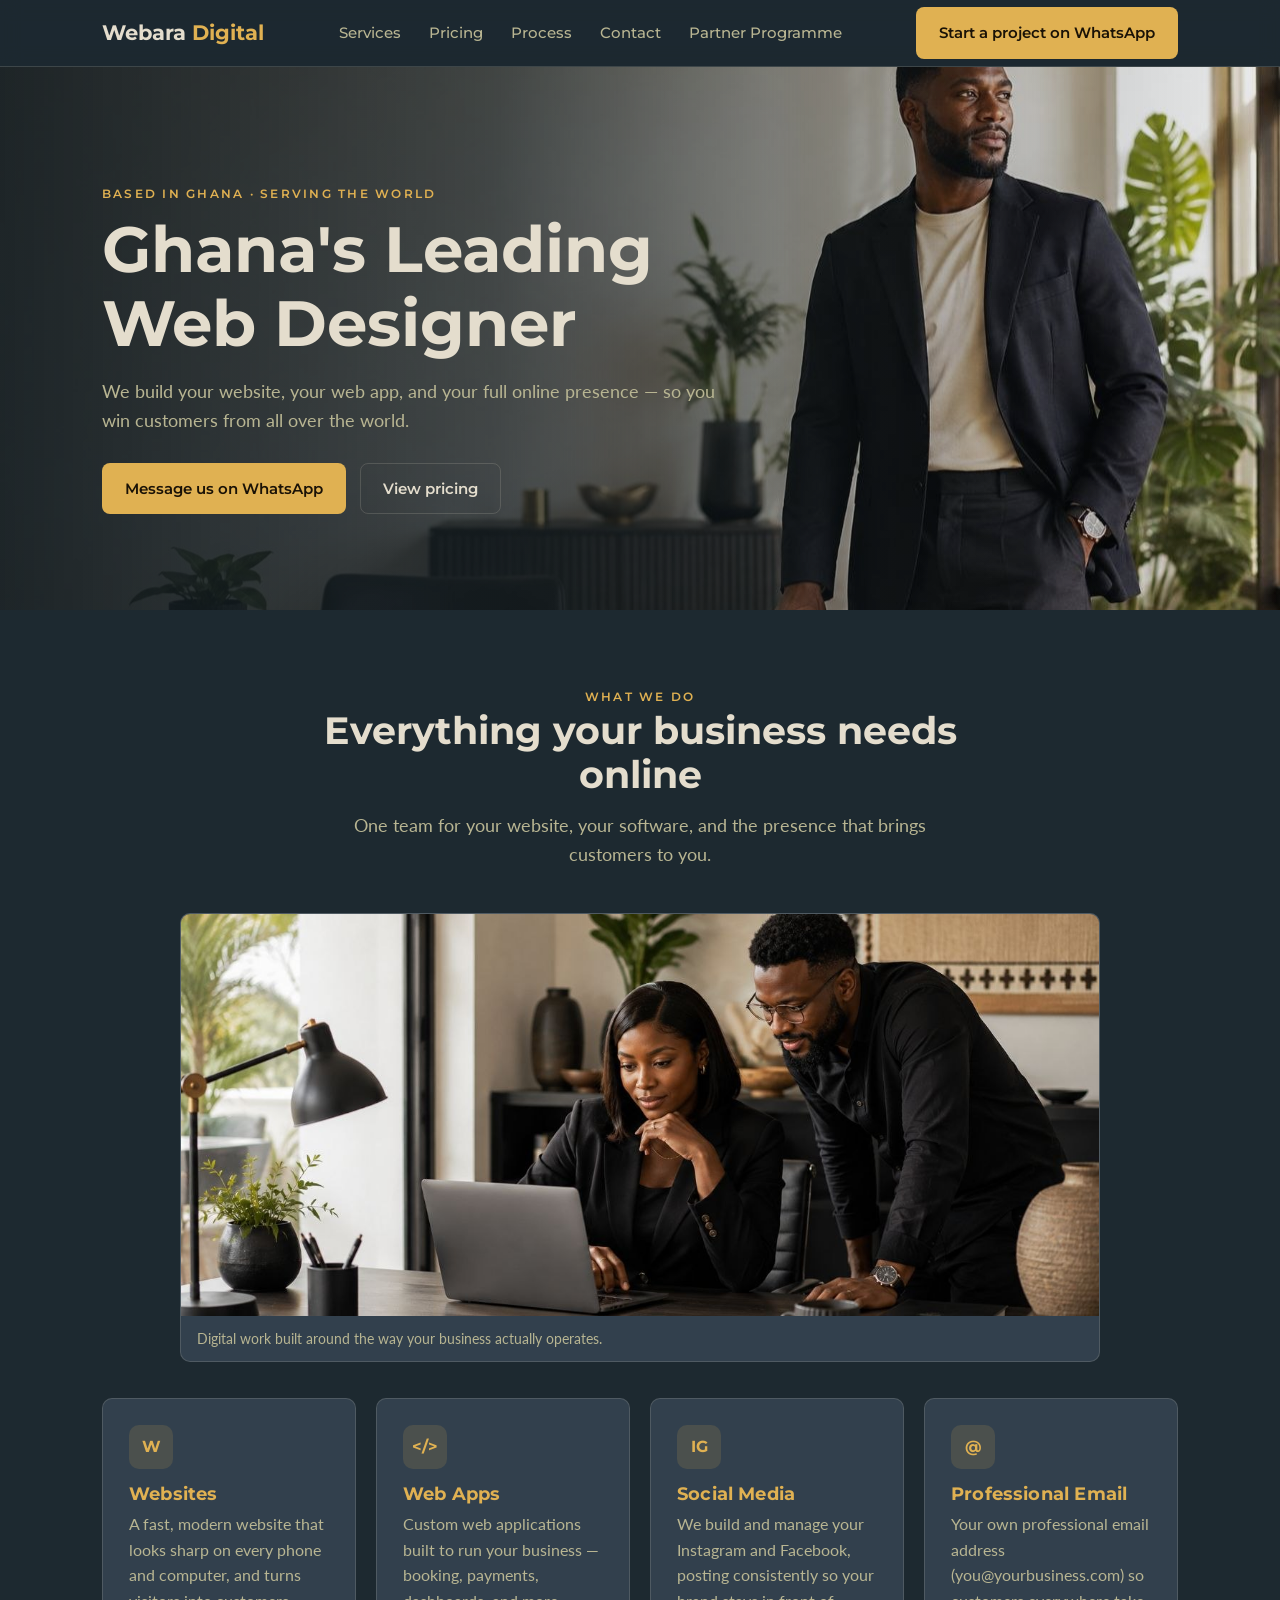
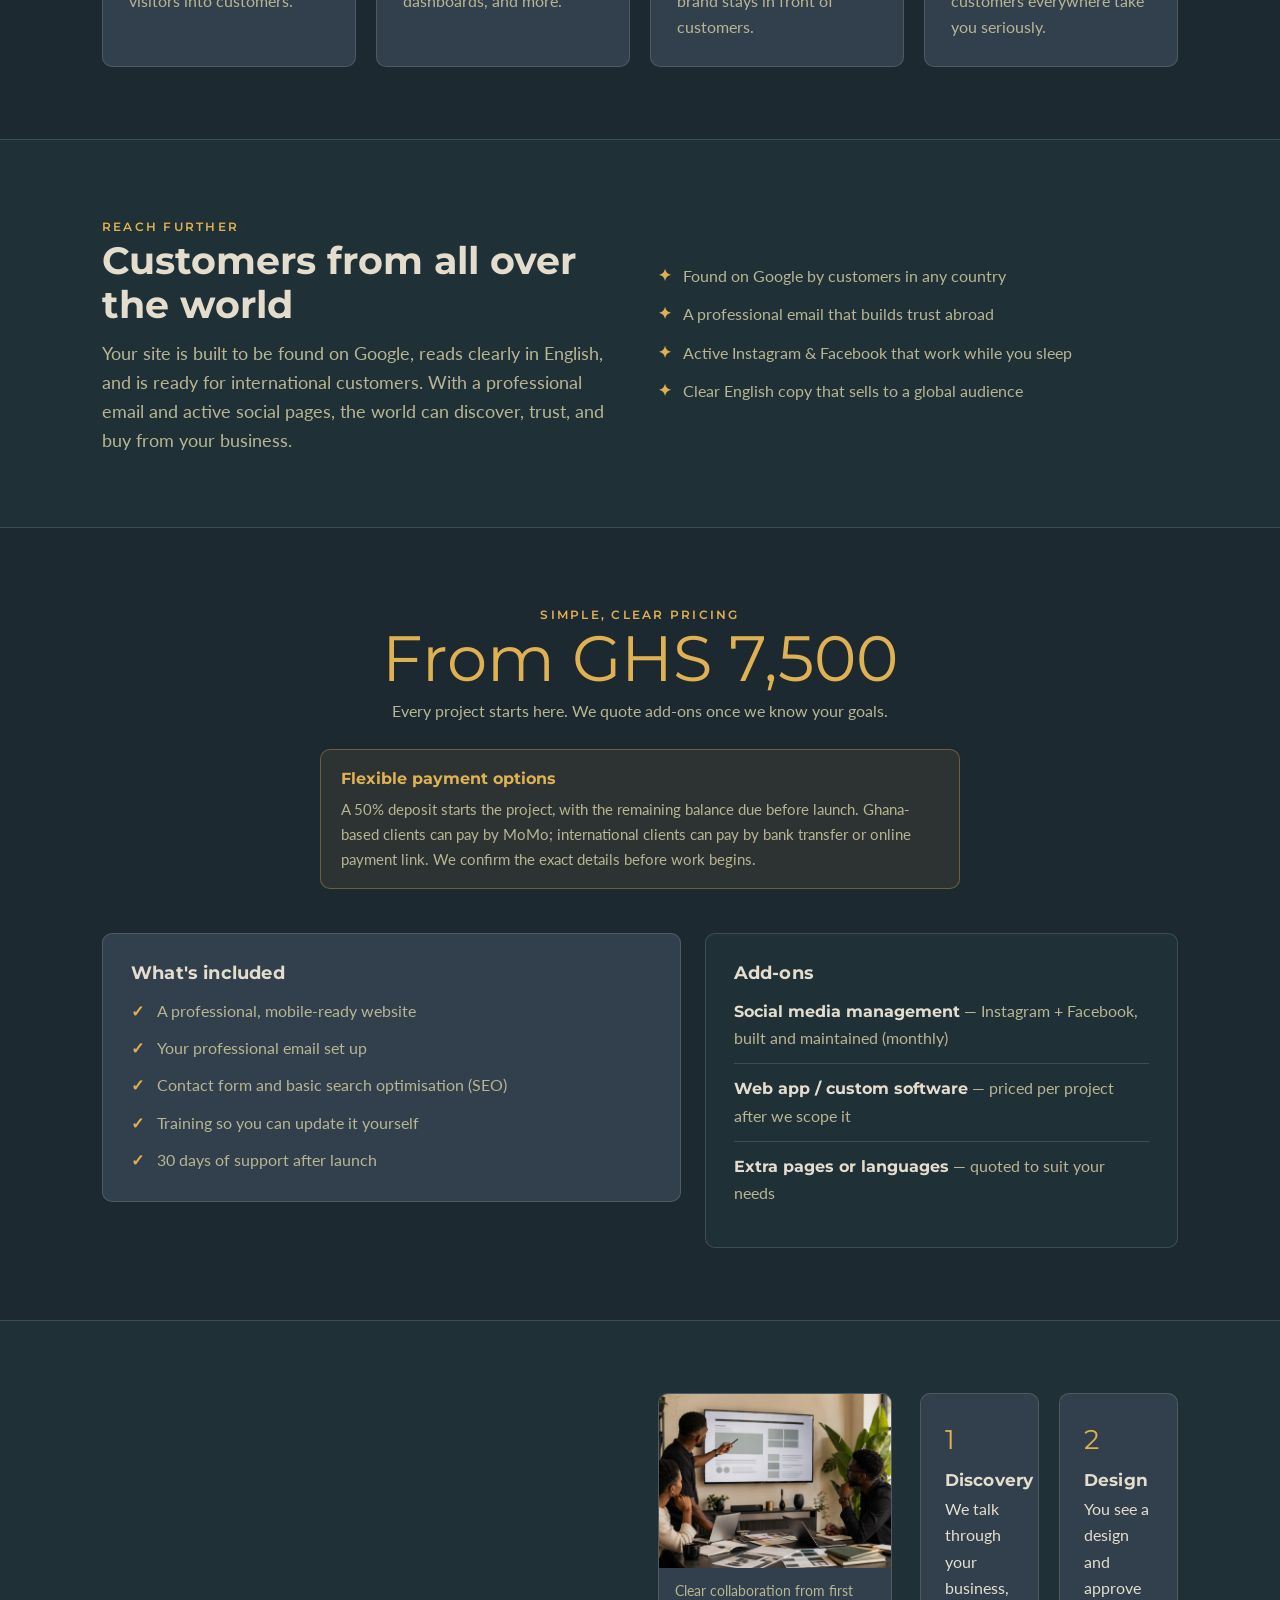
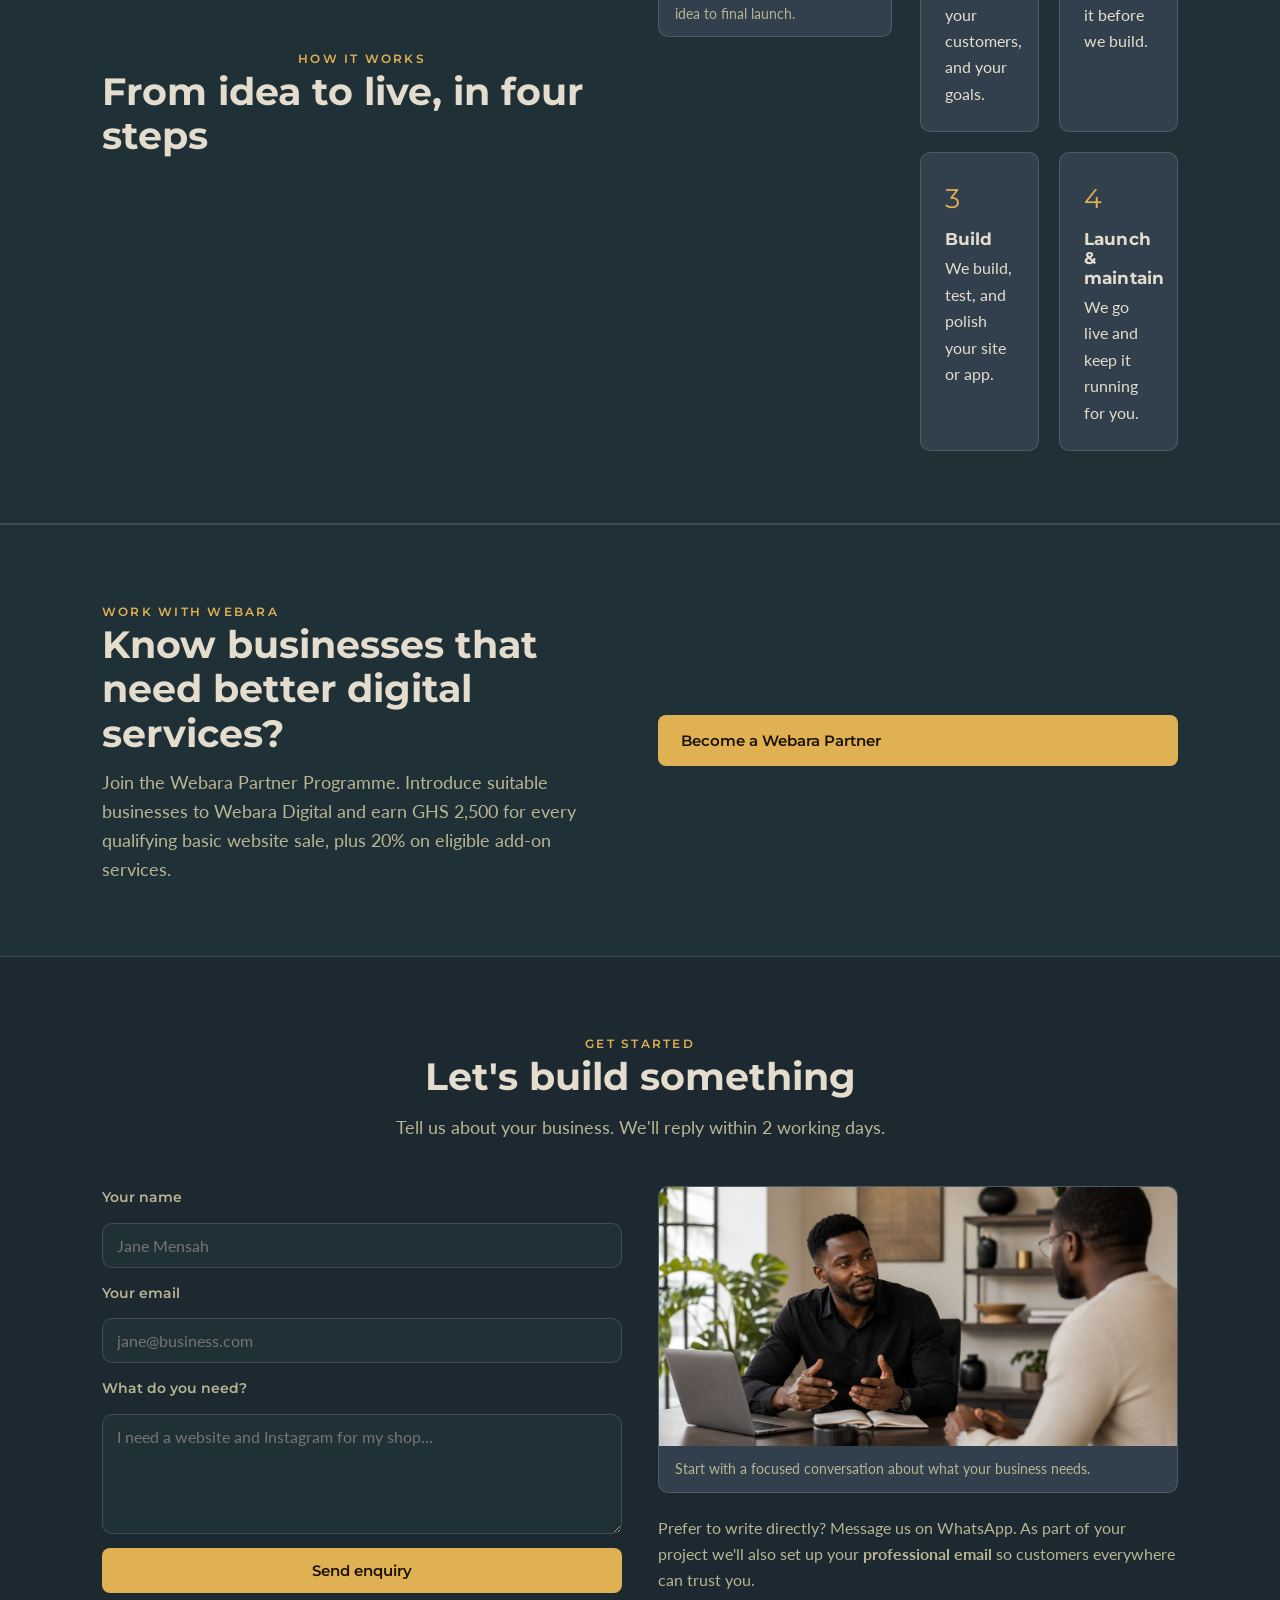
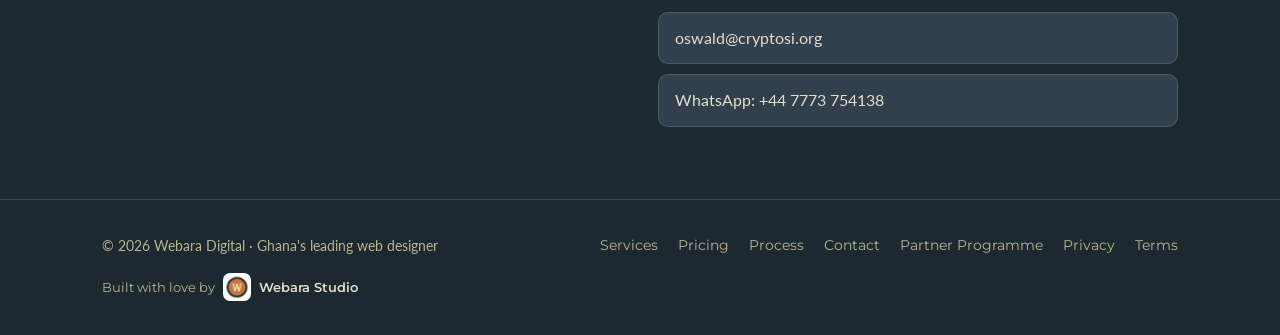
==== index.html @ 704bff94 "feat: add Webara Studio footer attribution" ====
<!DOCTYPE html>
<html lang="en">
<head>
  <meta charset="UTF-8">
  <meta name="viewport" content="width=device-width, initial-scale=1.0">
  <!-- UPDATE: set your own title + meta description -->
  <title>Webara Digital — Ghana's Leading Web Designer</title>
  <meta name="description" content="Webara Digital builds websites, web apps, and full online presence for businesses in Ghana and worldwide. Professional email, Instagram and Facebook management. From GHS 7,500.">
  <link rel="preconnect" href="https://fonts.googleapis.com">
  <link rel="preconnect" href="https://fonts.gstatic.com" crossorigin>
  <link href="https://fonts.googleapis.com/css2?family=Lato:wght@400;700&family=Montserrat:wght@400;500;600;700&display=swap" rel="stylesheet">
  <link rel="stylesheet" href="styles.css">
</head>
<body>

  <!-- NAV -->
  <header class="nav">
    <div class="container nav-inner">
      <a class="brand" href="#top">Webara <b>Digital</b></a>
      <nav class="nav-links" id="navLinks">
        <a href="#services">Services</a>
        <a href="#pricing">Pricing</a>
        <a href="#process">Process</a>
        <a href="#contact">Contact</a>
        <a href="https://partnership.webarastudio.com/referral-programme?utm_source=webara_digital&amp;utm_medium=website&amp;utm_campaign=partner_programme">Partner Programme</a>
      </nav>
      <button class="nav-toggle" aria-label="Open menu" aria-expanded="false" aria-controls="navLinks">&#9776;</button>
      <a class="btn btn-gold" href="https://wa.me/447773754138?text=Hello%20Webara%20Digital%2C%20I%27d%20like%20to%20start%20a%20project." target="_blank" rel="noopener noreferrer">Start a project on WhatsApp</a>
    </div>
  </header>

  <!-- HERO -->
  <section class="hero" id="top">
    <div class="container">
      <span class="eyebrow">Based in Ghana · Serving the world</span>
      <h1>Ghana's Leading Web Designer</h1>
      <p class="lead">We build your website, your web app, and your full online presence — so you win customers from all over the world.</p>
      <div class="hero-cta">
        <a class="btn btn-gold" href="https://wa.me/447773754138?text=Hello%20Webara%20Digital%2C%20I%27d%20like%20to%20discuss%20a%20website%20or%20digital%20project." target="_blank" rel="noopener noreferrer">Message us on WhatsApp</a>
        <a class="btn btn-outline" href="#pricing">View pricing</a>
      </div>
    </div>
  </section>

  <!-- SERVICES -->
  <section id="services">
    <div class="container">
      <div class="section-head">
        <span class="eyebrow">What we do</span>
        <h2>Everything your business needs online</h2>
        <p class="lead">One team for your website, your software, and the presence that brings customers to you.</p>
      </div>
      <figure class="section-image services-image">
        <img src="assets/webara-digital-services.jpg" alt="Business owners reviewing a website project with a digital specialist">
        <figcaption>Digital work built around the way your business actually operates.</figcaption>
      </figure>
      <div class="grid">
        <div class="card">
          <div class="icon">W</div>
          <h3>Websites</h3>
          <p>A fast, modern website that looks sharp on every phone and computer, and turns visitors into customers.</p>
        </div>
        <div class="card">
          <div class="icon">&lt;/&gt;</div>
          <h3>Web Apps</h3>
          <p>Custom web applications built to run your business — booking, payments, dashboards, and more.</p>
        </div>
        <div class="card">
          <div class="icon">IG</div>
          <h3>Social Media</h3>
          <p>We build and manage your Instagram and Facebook, posting consistently so your brand stays in front of customers.</p>
        </div>
        <div class="card">
          <div class="icon">@</div>
          <h3>Professional Email</h3>
          <p>Your own professional email address (you@yourbusiness.com) so customers everywhere take you seriously.</p>
        </div>
      </div>
    </div>
  </section>

  <!-- GLOBAL BAND -->
  <section class="band">
    <div class="container">
      <div>
        <span class="eyebrow">Reach further</span>
        <h2>Customers from all over the world</h2>
        <p class="lead" style="margin-top:12px">Your site is built to be found on Google, reads clearly in English, and is ready for international customers. With a professional email and active social pages, the world can discover, trust, and buy from your business.</p>
      </div>
      <ul class="band-list">
        <li><span class="dot">&#10022;</span><span>Found on Google by customers in any country</span></li>
        <li><span class="dot">&#10022;</span><span>A professional email that builds trust abroad</span></li>
        <li><span class="dot">&#10022;</span><span>Active Instagram &amp; Facebook that work while you sleep</span></li>
        <li><span class="dot">&#10022;</span><span>Clear English copy that sells to a global audience</span></li>
      </ul>
    </div>
  </section>

  <!-- PRICING -->
  <section id="pricing">
    <div class="container">
      <div class="section-head price-hero">
        <span class="eyebrow">Simple, clear pricing</span>
        <div class="price-amount">From GHS 7,500</div>
        <p class="price-note">Every project starts here. We quote add-ons once we know your goals.</p>
        <div class="payment-note">
          <strong>Flexible payment options</strong>
          <span>A 50% deposit starts the project, with the remaining balance due before launch. Ghana-based clients can pay by MoMo; international clients can pay by bank transfer or online payment link. We confirm the exact details before work begins.</span>
        </div>
      </div>
      <div class="pricing-grid">
        <div class="included">
          <h3>What's included</h3>
          <ul>
            <li>A professional, mobile-ready website</li>
            <li>Your professional email set up</li>
            <li>Contact form and basic search optimisation (SEO)</li>
            <li>Training so you can update it yourself</li>
            <li>30 days of support after launch</li>
          </ul>
        </div>
        <div class="addons">
          <h3>Add-ons</h3>
          <ul>
            <li><strong>Social media management</strong> — Instagram + Facebook, built and maintained (monthly)</li>
            <li><strong>Web app / custom software</strong> — priced per project after we scope it</li>
            <li><strong>Extra pages or languages</strong> — quoted to suit your needs</li>
          </ul>
        </div>
      </div>
    </div>
  </section>

  <!-- PROCESS -->
  <section id="process" class="band process-section">
    <div class="container">
      <div class="section-head">
        <span class="eyebrow">How it works</span>
        <h2>From idea to live, in four steps</h2>
      </div>
      <div class="process-layout">
        <figure class="section-image process-image">
          <img src="assets/webara-digital-studio.jpg" alt="Digital team reviewing a website and application design together">
          <figcaption>Clear collaboration from first idea to final launch.</figcaption>
        </figure>
        <div class="steps">
          <div class="step"><div class="num">1</div><h3>Discovery</h3><p>We talk through your business, your customers, and your goals.</p></div>
          <div class="step"><div class="num">2</div><h3>Design</h3><p>You see a design and approve it before we build.</p></div>
          <div class="step"><div class="num">3</div><h3>Build</h3><p>We build, test, and polish your site or app.</p></div>
          <div class="step"><div class="num">4</div><h3>Launch &amp; maintain</h3><p>We go live and keep it running for you.</p></div>
        </div>
      </div>
    </div>
  </section>

  <!-- PARTNER PROGRAMME -->
  <section class="band partner-band">
    <div class="container">
      <div>
        <span class="eyebrow">Work with Webara</span>
        <h2>Know businesses that need better digital services?</h2>
        <p class="lead" style="margin-top:12px">Join the Webara Partner Programme. Introduce suitable businesses to Webara Digital and earn GHS 2,500 for every qualifying basic website sale, plus 20% on eligible add-on services.</p>
      </div>
      <a class="btn btn-gold" href="https://partnership.webarastudio.com/referral-programme/apply?utm_source=webara_digital&amp;utm_medium=website&amp;utm_campaign=partner_programme">Become a Webara Partner</a>
    </div>
  </section>

  <!-- CONTACT -->
  <section id="contact">
    <div class="container">
      <div class="section-head">
        <span class="eyebrow">Get started</span>
        <h2>Let's build something</h2>
        <p class="lead">Tell us about your business. We'll reply within 2 working days.</p>
      </div>
      <div class="contact-grid">
        <!-- Enquiries are sent directly to WhatsApp with the visitor's details. -->
        <form onsubmit="sendMessage(event)">
          <label for="name">Your name</label>
          <input id="name" type="text" required placeholder="Jane Mensah">
          <label for="email">Your email</label>
          <input id="email" type="email" required placeholder="jane@business.com">
          <label for="message">What do you need?</label>
          <textarea id="message" required placeholder="I need a website and Instagram for my shop..."></textarea>
          <button class="btn btn-gold" type="submit">Send enquiry</button>
        </form>
        <div class="contact-side">
          <figure class="section-image consultation-image">
            <img src="assets/webara-digital-consultation.jpg" alt="Business consultation between two professionals in a modern office">
            <figcaption>Start with a focused conversation about what your business needs.</figcaption>
          </figure>
          <p>Prefer to write directly? Message us on WhatsApp. As part of your project we'll also set up your <strong>professional email</strong> so customers everywhere can trust you.</p>
          <!-- Direct contact details -->
          <div class="direct">
            <a href="mailto:oswald@cryptosi.org">oswald@cryptosi.org</a>
            <a href="https://wa.me/447773754138?text=Hello%20Webara%20Digital%2C%20I%27d%20like%20to%20make%20an%20enquiry." target="_blank" rel="noopener noreferrer">WhatsApp: +44 7773 754138</a>
          </div>
        </div>
      </div>
    </div>
  </section>

  <!-- FOOTER -->
  <footer class="footer">
    <div class="container footer-inner">
      <div>&copy; 2026 Webara Digital · Ghana's leading web designer</div>
      <nav class="flinks">
        <a href="#services">Services</a>
        <a href="#pricing">Pricing</a>
        <a href="#process">Process</a>
        <a href="#contact">Contact</a>
        <a href="https://partnership.webarastudio.com/referral-programme?utm_source=webara_digital&amp;utm_medium=website&amp;utm_campaign=partner_programme">Partner Programme</a>
        <a href="privacy.html">Privacy</a>
        <a href="terms.html">Terms</a>
      </nav>
      <a class="footer-credit" href="https://www.webarastudio.com" target="_blank" rel="noopener noreferrer" aria-label="Built with love by Webara Studio">
        <span>Built with love by</span>
        <img src="assets/webara-w.webp" alt="Webara Studio" width="28" height="28">
        <strong>Webara Studio</strong>
      </a>
    </div>
  </footer>

  <script>
    (function(){
      // Mobile nav
      var t=document.querySelector('.nav-toggle');
      var m=document.getElementById('navLinks');
      if(t&&m){
        t.addEventListener('click',function(){
          var open=m.classList.toggle('open');
          t.setAttribute('aria-expanded', open?'true':'false');
          t.setAttribute('aria-label', open?'Close menu':'Open menu');
        });
        m.querySelectorAll('a').forEach(function(a){
          a.addEventListener('click',function(){ m.classList.remove('open'); t.setAttribute('aria-expanded','false'); });
        });
      }
    })();
    function sendMessage(e){
      e.preventDefault();
      var name=encodeURIComponent(document.getElementById('name').value);
      var email=encodeURIComponent(document.getElementById('email').value);
      var msg=document.getElementById('message').value;
      var body='Hello Webara Digital, I would like to make an enquiry.%0A%0AName: '+name+'%0AEmail: '+email+'%0A%0A'+encodeURIComponent(msg);
      window.location.href='https://wa.me/447773754138?text='+body;
    }
  </script>
</body>
</html>
---- styles.css ----
:root{
  --bg:#1D2930;
  --bg-2:#203037;
  --card:#32404D;
  --gold:#E0B152;
  --gold-2:#ecd09a;
  --cream:#E4DDCD;
  --muted:#B8B592;
  --border:rgba(228,221,205,.16);
  --nav-bg:rgba(29,41,48,.94);
  --font-head:'Montserrat',sans-serif;
  --font-sub:'Montserrat',sans-serif;
  --font-body:'Lato',sans-serif;
  --max:1120px;
  --radius:10px;
}
*{box-sizing:border-box;margin:0;padding:0}
html{scroll-behavior:smooth}
body{background:var(--bg);color:var(--cream);font-family:var(--font-body);line-height:1.65;-webkit-font-smoothing:antialiased;transition:background .25s,color .25s}
a{color:inherit;text-decoration:none}
img{max-width:100%}
.container{max-width:var(--max);margin:0 auto;padding:0 22px}
.eyebrow{font-family:var(--font-sub);letter-spacing:.18em;text-transform:uppercase;font-size:.78rem;color:var(--gold);font-weight:600}
h1,h2,h3{font-family:var(--font-head);font-weight:700;line-height:1.15;color:var(--cream)}
h2{font-size:clamp(1.7rem,3.5vw,2.4rem);margin-bottom:.5rem}
h3{font-family:var(--font-sub);font-size:1.15rem;color:var(--gold);letter-spacing:.01em}
p{color:var(--cream)}
section{padding:72px 0}
.lead{font-size:1.1rem;color:var(--muted);max-width:62ch}

/* Nav */
.nav{position:sticky;top:0;z-index:50;background:var(--nav-bg);backdrop-filter:blur(10px);border-bottom:1px solid var(--border);transition:background .25s}
.nav-inner{display:flex;align-items:center;justify-content:space-between;height:66px}
.brand{font-family:var(--font-head);font-size:1.3rem;color:var(--cream);font-weight:700}
.brand b{color:var(--gold);font-weight:700}
.nav-links{display:flex;gap:28px;font-family:var(--font-sub);font-weight:500;font-size:.95rem}
.nav-links a{color:var(--muted);transition:color .2s}
.nav-links a:hover{color:var(--gold)}
.nav-toggle{display:none;margin-left:auto;background:none;border:none;color:var(--cream);font-size:1.6rem;line-height:1;cursor:pointer;padding:6px 8px}
.btn{display:inline-block;font-family:var(--font-sub);font-weight:600;font-size:.95rem;padding:12px 22px;border-radius:8px;cursor:pointer;border:1px solid transparent;transition:transform .15s,background .2s,color .2s}
.btn-gold{background:var(--gold);color:#1a1206}
.btn-gold:hover{background:var(--gold-2);transform:translateY(-1px)}
.btn-outline{background:transparent;color:var(--cream);border-color:var(--border)}
.btn-outline:hover{border-color:var(--gold);color:var(--gold)}

/* Hero */
.hero{padding:112px 0 96px;text-align:left;background:linear-gradient(90deg,rgba(19,28,32,.92) 0%,rgba(19,28,32,.72) 39%,rgba(19,28,32,.22) 78%,rgba(19,28,32,.08) 100%),url('assets/webara-digital-hero.jpg') center/cover no-repeat}
.hero h1{font-size:clamp(2.3rem,6vw,4rem);margin:.5rem 0 1rem;max-width:680px}
.hero .lead{margin:0 0 1.8rem;text-align:left;max-width:620px}
.hero-cta{display:flex;gap:14px;justify-content:flex-start;flex-wrap:wrap}

/* Imagery */
.section-image{margin:0 0 32px;overflow:hidden;border:1px solid var(--border);border-radius:var(--radius);background:var(--card)}
.section-image img{display:block;width:100%;aspect-ratio:16/7;object-fit:cover}
.section-image figcaption{padding:11px 16px;color:var(--muted);font-size:.88rem}
.services-image{max-width:920px;margin:0 auto 36px}
.process-section .container{display:block}
.process-section .section-head{margin-bottom:34px}
.process-layout{display:grid;grid-template-columns:.95fr 1.05fr;gap:28px;align-items:start}
.process-image{margin:0}
.process-image img{aspect-ratio:4/3}
.process-layout .steps{display:grid;grid-template-columns:repeat(2,minmax(0,1fr));gap:20px}
.consultation-image{margin:0 0 22px}
.consultation-image img{aspect-ratio:16/8}

/* Legal pages */
.legal-page{min-height:calc(100vh - 132px);padding:72px 0}
.legal-content{max-width:820px}
.legal-content h1{font-size:clamp(2.4rem,6vw,4rem);margin:.5rem 0 .4rem}
.legal-content h2{font-family:var(--font-sub);font-size:1.25rem;margin:34px 0 10px;color:var(--gold)}
.legal-content p,.legal-content li{color:var(--muted);font-size:1rem}
.legal-content p{margin-bottom:14px}
.legal-content ul{padding-left:22px;margin:0 0 14px;display:grid;gap:7px}
.legal-content a{color:var(--gold)}
.legal-updated{font-size:.9rem!important;color:var(--muted);margin-bottom:34px!important}
.legal-note{border-top:1px solid var(--border);margin-top:42px;padding-top:18px;font-size:.88rem!important}

/* Section heading */
.section-head{text-align:center;max-width:640px;margin:0 auto 44px}
.section-head .lead{margin:14px auto 0}

/* Services grid */
.grid{display:grid;grid-template-columns:repeat(auto-fit,minmax(240px,1fr));gap:20px}
.card{background:var(--card);border:1px solid var(--border);border-radius:var(--radius);padding:26px;transition:transform .15s,border-color .2s}
.card:hover{transform:translateY(-3px);border-color:rgba(224,177,82,.5)}
.card .icon{width:44px;height:44px;border-radius:10px;background:rgba(224,177,82,.14);display:flex;align-items:center;justify-content:center;color:var(--gold);font-family:var(--font-sub);font-weight:700;font-size:1rem;margin-bottom:14px}
.card h3{margin-bottom:8px}
.card p{color:var(--muted);font-size:.97rem}

/* Global band */
.band{background:var(--bg-2);border-top:1px solid var(--border);border-bottom:1px solid var(--border)}
.band .container{display:grid;grid-template-columns:1fr 1fr;gap:36px;align-items:center}
.band h2{text-align:left}
.band-list{list-style:none;display:grid;gap:12px}
.band-list li{display:flex;gap:12px;align-items:flex-start;color:var(--muted)}
.band-list .dot{color:var(--gold);font-family:var(--font-head);font-weight:700}

/* Pricing */
.price-amount{font-family:var(--font-head);font-size:clamp(2.6rem,7vw,4rem);color:var(--gold);line-height:1}
.price-note{color:var(--muted);margin-top:8px;text-align:center}
.payment-note{max-width:720px;margin:24px auto 0;padding:16px 20px;border:1px solid rgba(224,177,82,.35);border-radius:var(--radius);background:rgba(224,177,82,.08);display:grid;gap:5px;text-align:left}
.payment-note strong{font-family:var(--font-sub);color:var(--gold)}
.payment-note span{color:var(--muted);font-size:.95rem}
.pricing-grid{display:grid;grid-template-columns:1.1fr .9fr;gap:24px;margin-top:40px;align-items:start}
.included,.addons{background:var(--card);border:1px solid var(--border);border-radius:var(--radius);padding:28px}
.addons{background:var(--bg-2)}
.included h3,.addons h3{margin-bottom:14px;color:var(--cream)}
.included ul,.addons ul{list-style:none;display:grid;gap:11px}
.included li{padding-left:26px;position:relative;color:var(--muted)}
.included li::before{content:"\2713";position:absolute;left:0;color:var(--gold);font-weight:700}
.addons li{color:var(--muted);padding-bottom:12px;border-bottom:1px solid var(--border)}
.addons li:last-child{border-bottom:none}
.addons strong{color:var(--cream);font-family:var(--font-sub)}

/* Process */
.steps{display:grid;grid-template-columns:repeat(auto-fit,minmax(200px,1fr));gap:20px}
.step{background:var(--card);border:1px solid var(--border);border-radius:var(--radius);padding:24px}
.step .num{font-family:var(--font-head);font-size:1.7rem;color:var(--gold);margin-bottom:8px}
.step h3{margin-bottom:6px;color:var(--cream);font-size:1.05rem;font-family:var(--font-sub)}

/* Contact */
.contact-grid{display:grid;grid-template-columns:1fr 1fr;gap:36px;align-items:start}
form{display:grid;gap:14px}
label{font-family:var(--font-sub);font-size:.85rem;color:var(--muted);font-weight:600}
input,textarea{width:100%;background:var(--bg-2);border:1px solid var(--border);border-radius:10px;padding:12px 14px;color:var(--cream);font-family:var(--font-body);font-size:1rem}
input:focus,textarea:focus{outline:none;border-color:var(--gold)}
textarea{resize:vertical;min-height:120px}
.contact-side p{color:var(--muted);margin-bottom:14px}
.contact-side a{color:var(--gold)}
.direct{display:grid;gap:10px;margin-top:18px}
.direct a{display:inline-flex;align-items:center;gap:10px;background:var(--card);border:1px solid var(--border);border-radius:10px;padding:12px 16px;color:var(--cream);transition:border-color .2s}
.direct a:hover{border-color:var(--gold)}

/* Theme toggle */
.theme-toggle{font-family:var(--font-sub);font-weight:600;font-size:.9rem;background:var(--card);border:1px solid var(--border);border-radius:10px;padding:10px 16px;color:var(--cream);cursor:pointer;transition:border-color .2s,color .2s;white-space:nowrap}
.theme-toggle:hover{border-color:var(--gold);color:var(--gold)}

/* Footer */
.footer{border-top:1px solid var(--border);padding:34px 0;color:var(--muted);font-size:.9rem}
.footer-inner{display:flex;justify-content:space-between;flex-wrap:wrap;gap:16px;align-items:center}
.footer a{color:var(--muted)}
.footer a:hover{color:var(--gold)}
.footer .flinks{display:flex;gap:20px;font-family:var(--font-sub);font-size:.9rem}
.footer-credit{display:inline-flex;align-items:center;gap:8px;text-decoration:none!important;color:var(--muted)!important;font-family:var(--font-sub);font-size:.82rem}
.footer-credit img{width:28px;height:28px;object-fit:contain;border-radius:7px}
.footer-credit strong{color:var(--cream);font-weight:600}
.footer-credit:hover strong{color:var(--gold)}

/* Responsive */
@media(max-width:760px){
  section{padding:56px 0}
  .nav-toggle{display:block}
  .nav-links{
    display:none;
    position:absolute;top:66px;left:0;right:0;
    flex-direction:column;gap:0;
    background:var(--nav-bg);
    border-bottom:1px solid var(--border);
    padding:6px 22px 14px;
    backdrop-filter:blur(10px);
  }
  .nav-links.open{display:flex}
  .nav-links a{padding:14px 0;border-bottom:1px solid var(--border);width:100%}
  .nav-links a:last-child{border-bottom:none}
  .band .container,.pricing-grid,.contact-grid{grid-template-columns:1fr}
  .band h2{text-align:center}
  .process-layout,.process-layout .steps{grid-template-columns:1fr}
  .hero{padding:72px 0 56px}
}
@media(prefers-reduced-motion:reduce){*{scroll-behavior:auto!important;transition:none!important}}
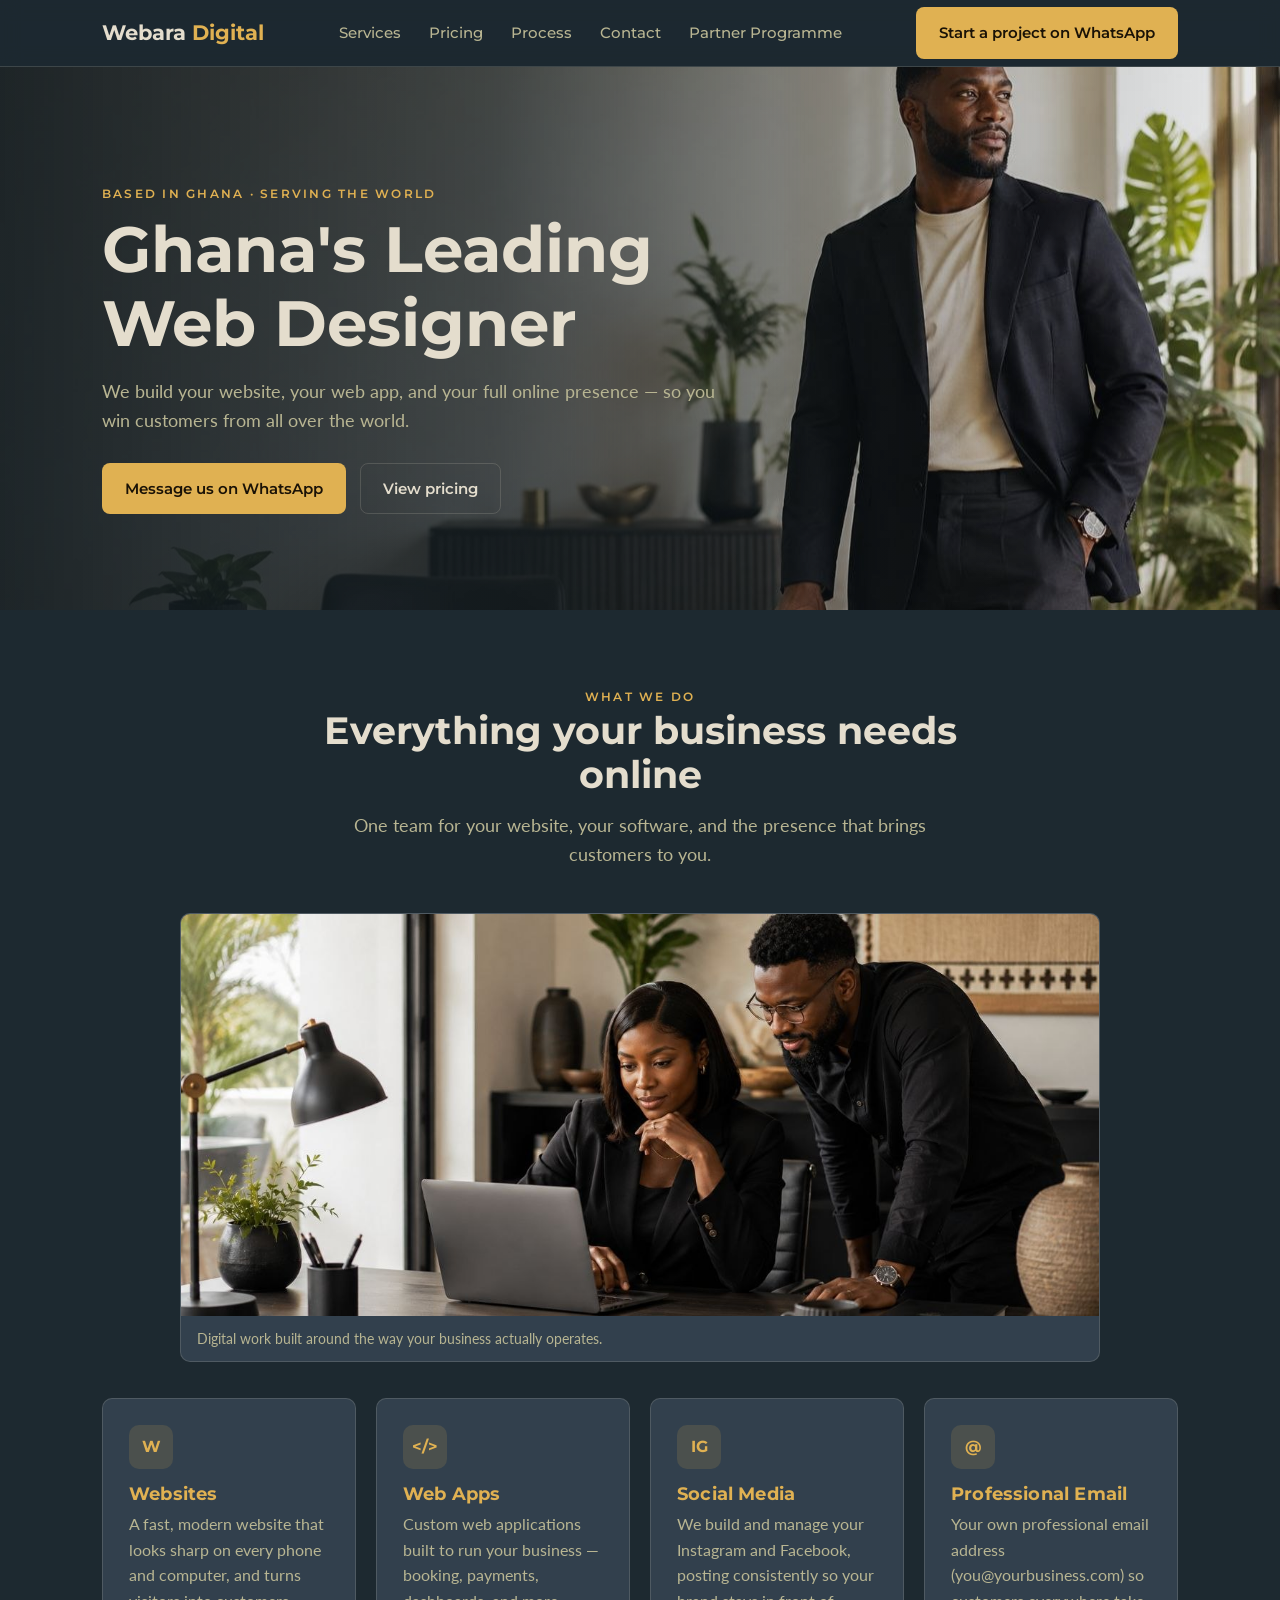
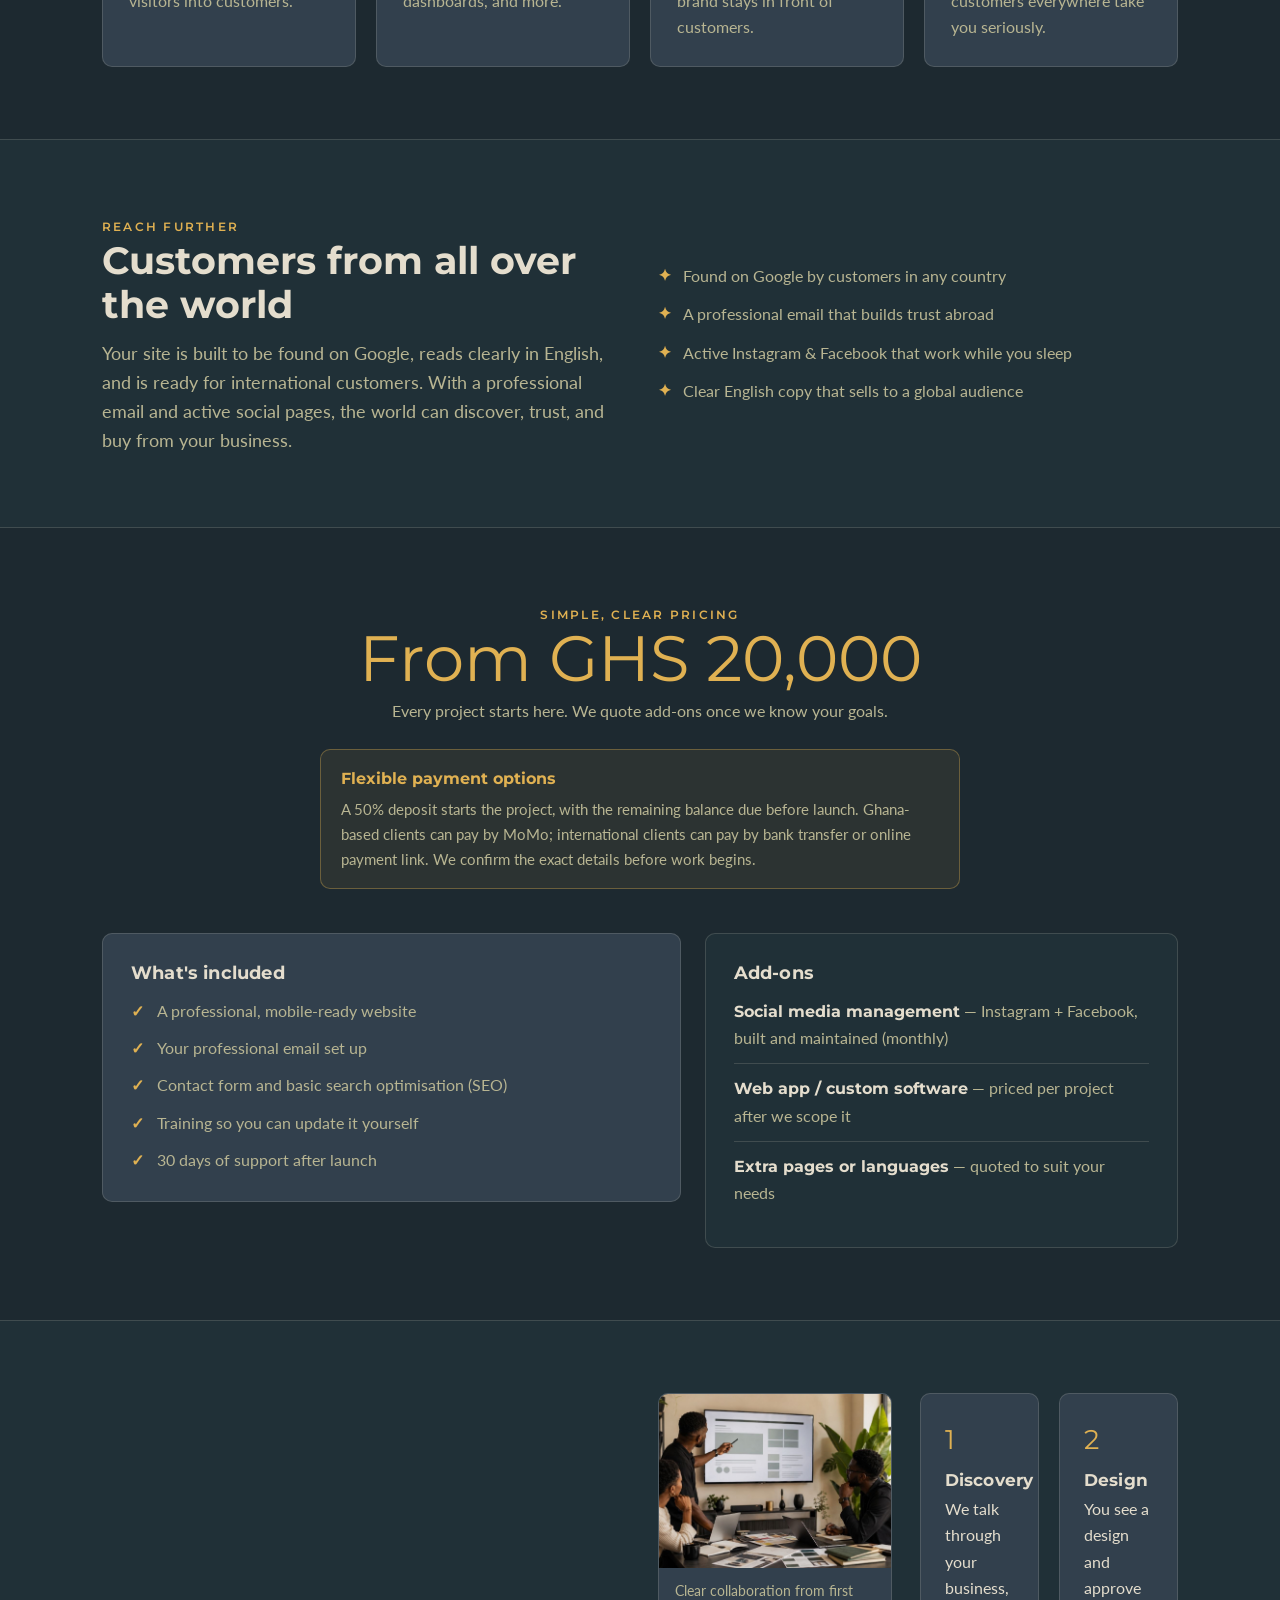
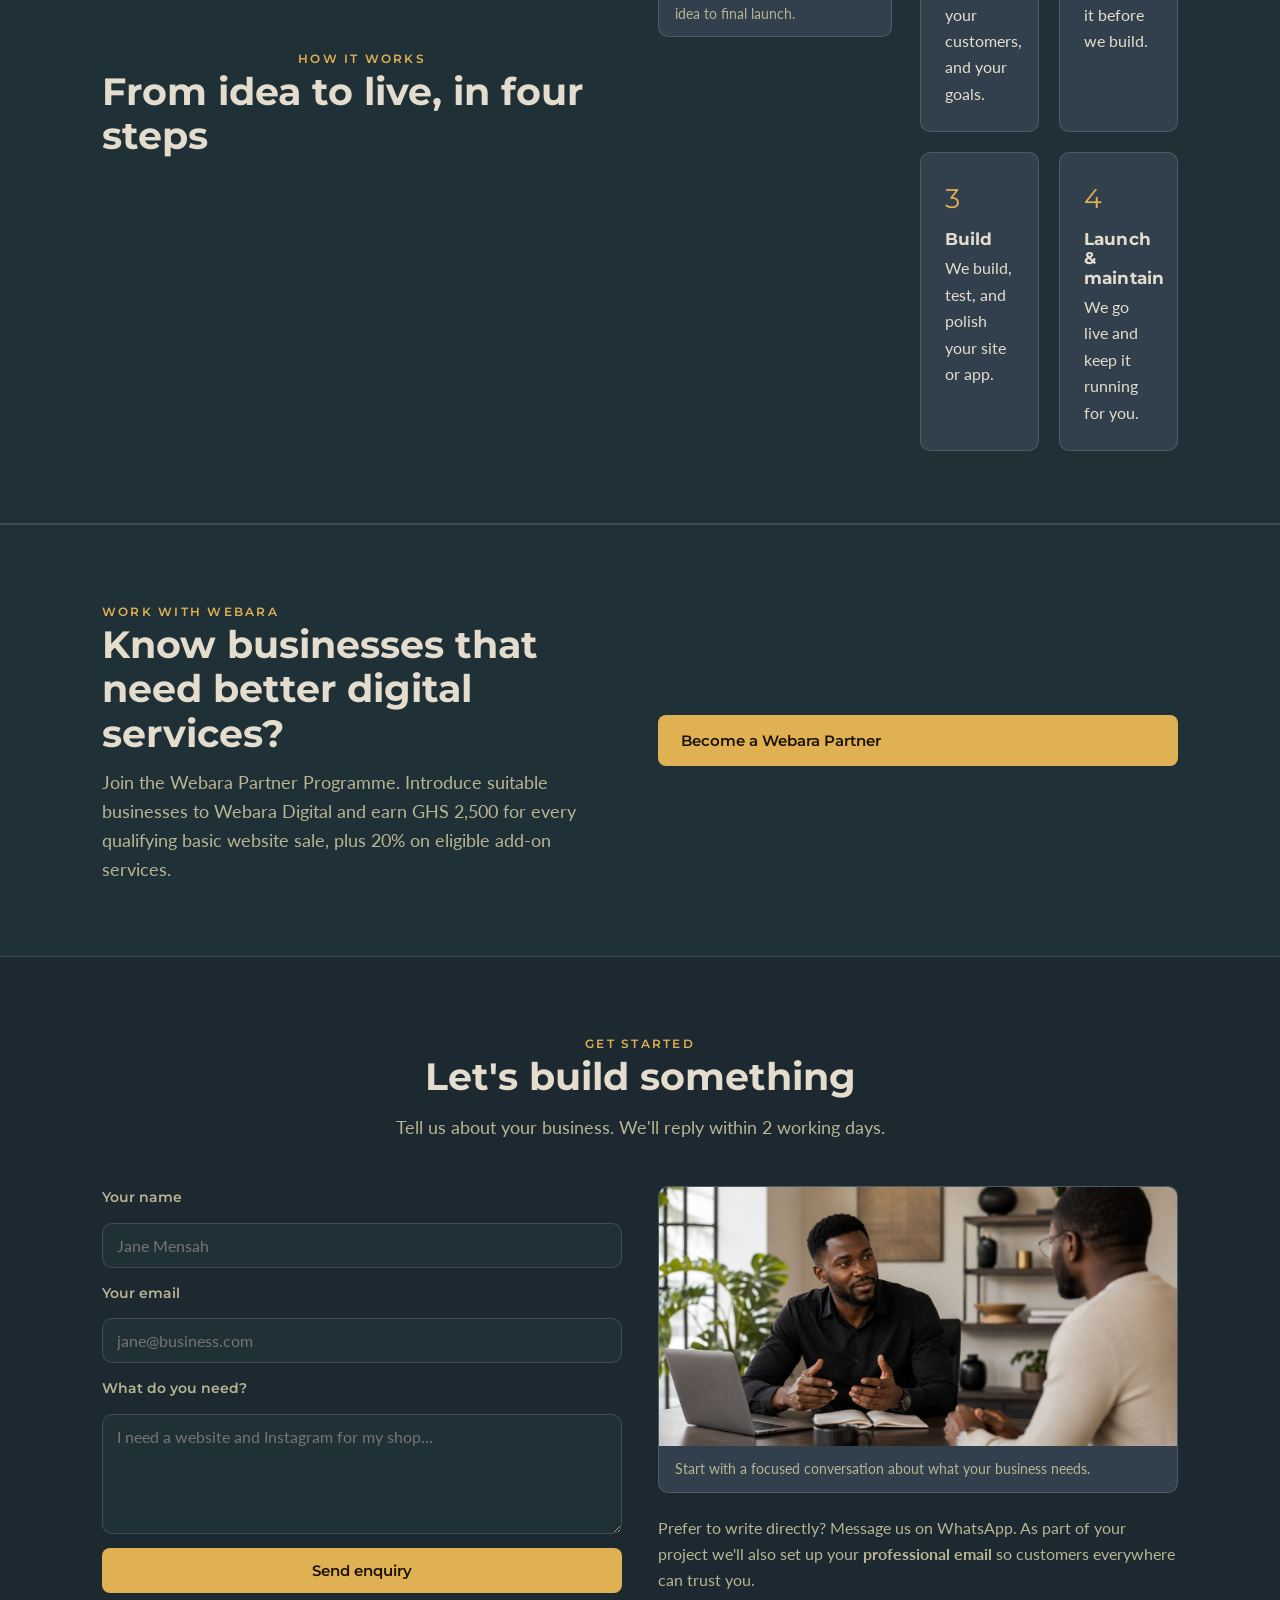
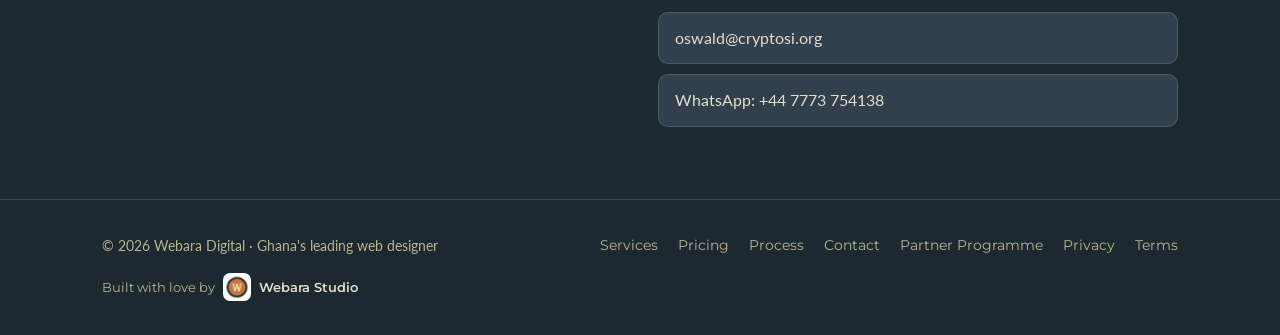
==== commit f33d0757: "chore: update website starting price to GHS 20000" ====
--- a/index.html
+++ b/index.html
@@ -5,7 +5,7 @@
   <meta name="viewport" content="width=device-width, initial-scale=1.0">
   <!-- UPDATE: set your own title + meta description -->
   <title>Webara Digital — Ghana's Leading Web Designer</title>
-  <meta name="description" content="Webara Digital builds websites, web apps, and full online presence for businesses in Ghana and worldwide. Professional email, Instagram and Facebook management. From GHS 7,500.">
+  <meta name="description" content="Webara Digital builds websites, web apps, and full online presence for businesses in Ghana and worldwide. Professional email, Instagram and Facebook management. From GHS 20,000.">
   <link rel="preconnect" href="https://fonts.googleapis.com">
   <link rel="preconnect" href="https://fonts.gstatic.com" crossorigin>
   <link href="https://fonts.googleapis.com/css2?family=Lato:wght@400;700&family=Montserrat:wght@400;500;600;700&display=swap" rel="stylesheet">
@@ -101,7 +101,7 @@
     <div class="container">
       <div class="section-head price-hero">
         <span class="eyebrow">Simple, clear pricing</span>
-        <div class="price-amount">From GHS 7,500</div>
+        <div class="price-amount">From GHS 20,000</div>
         <p class="price-note">Every project starts here. We quote add-ons once we know your goals.</p>
         <div class="payment-note">
           <strong>Flexible payment options</strong>
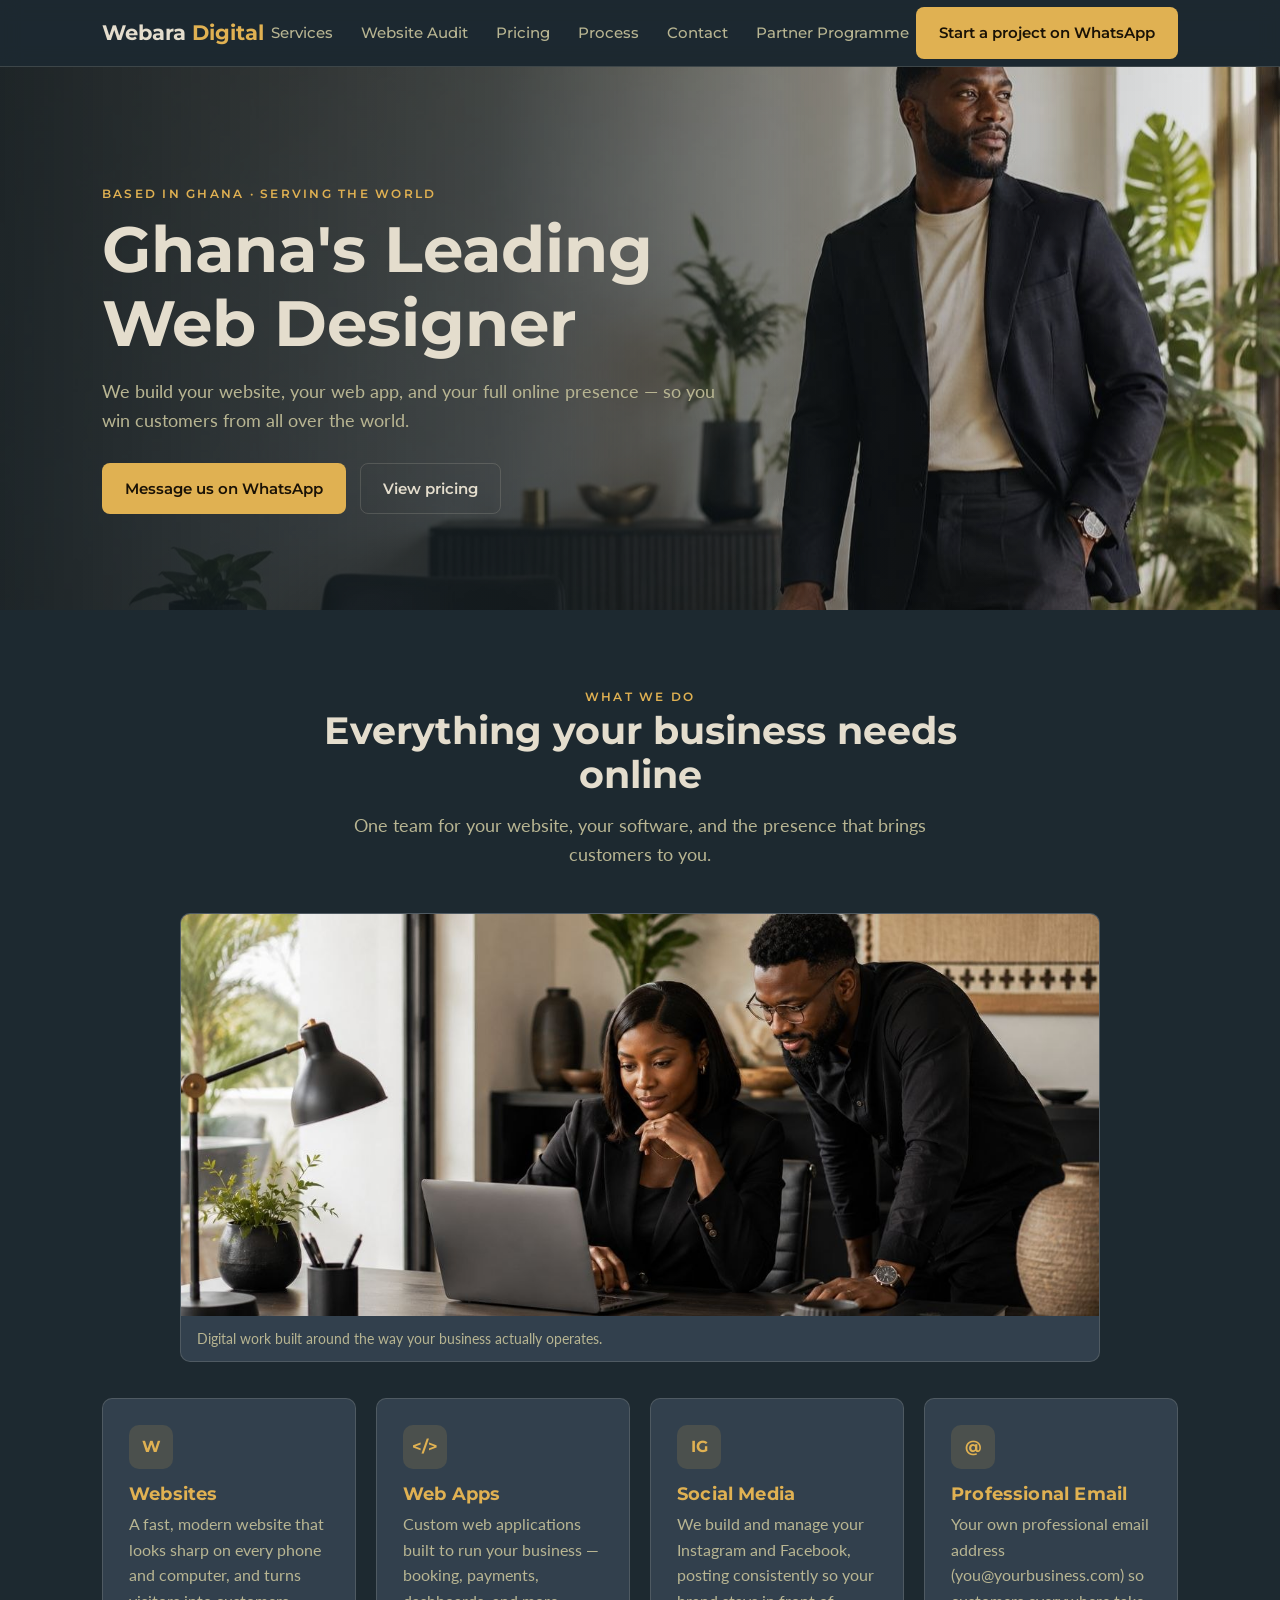
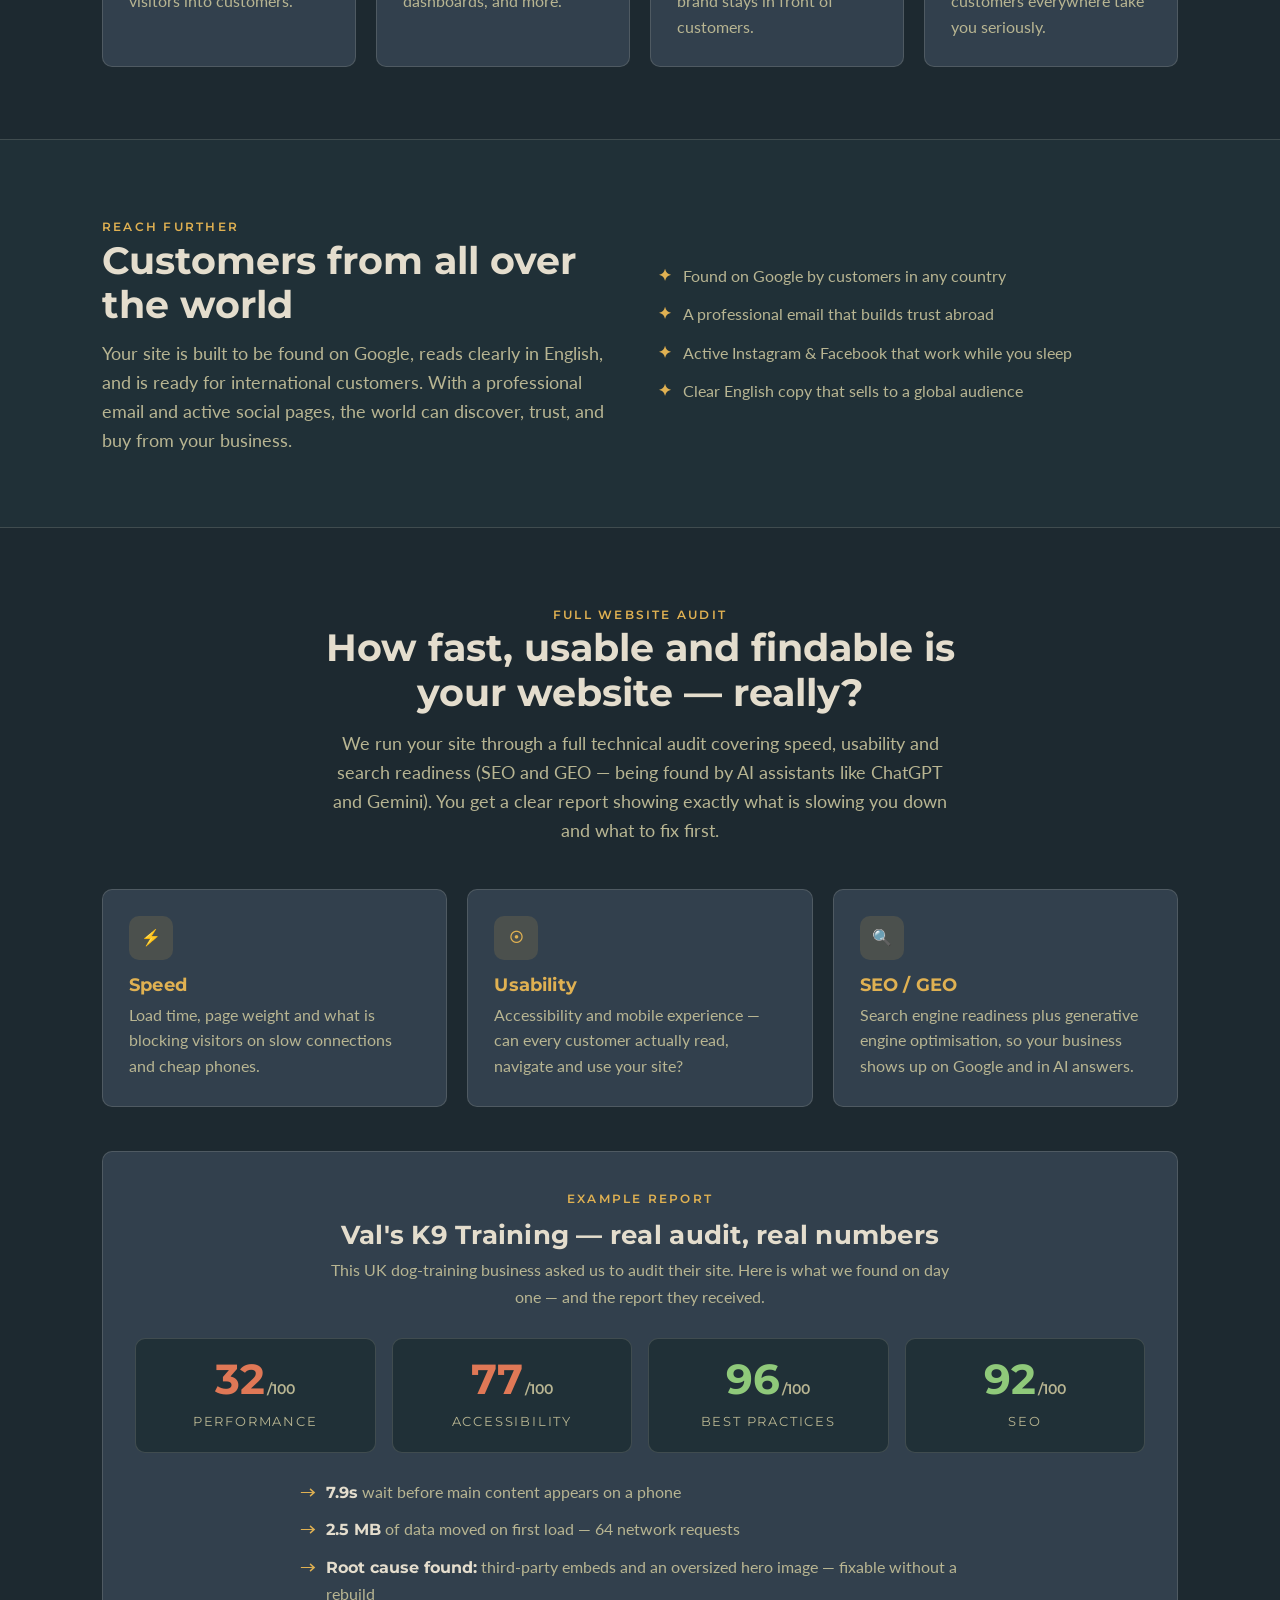
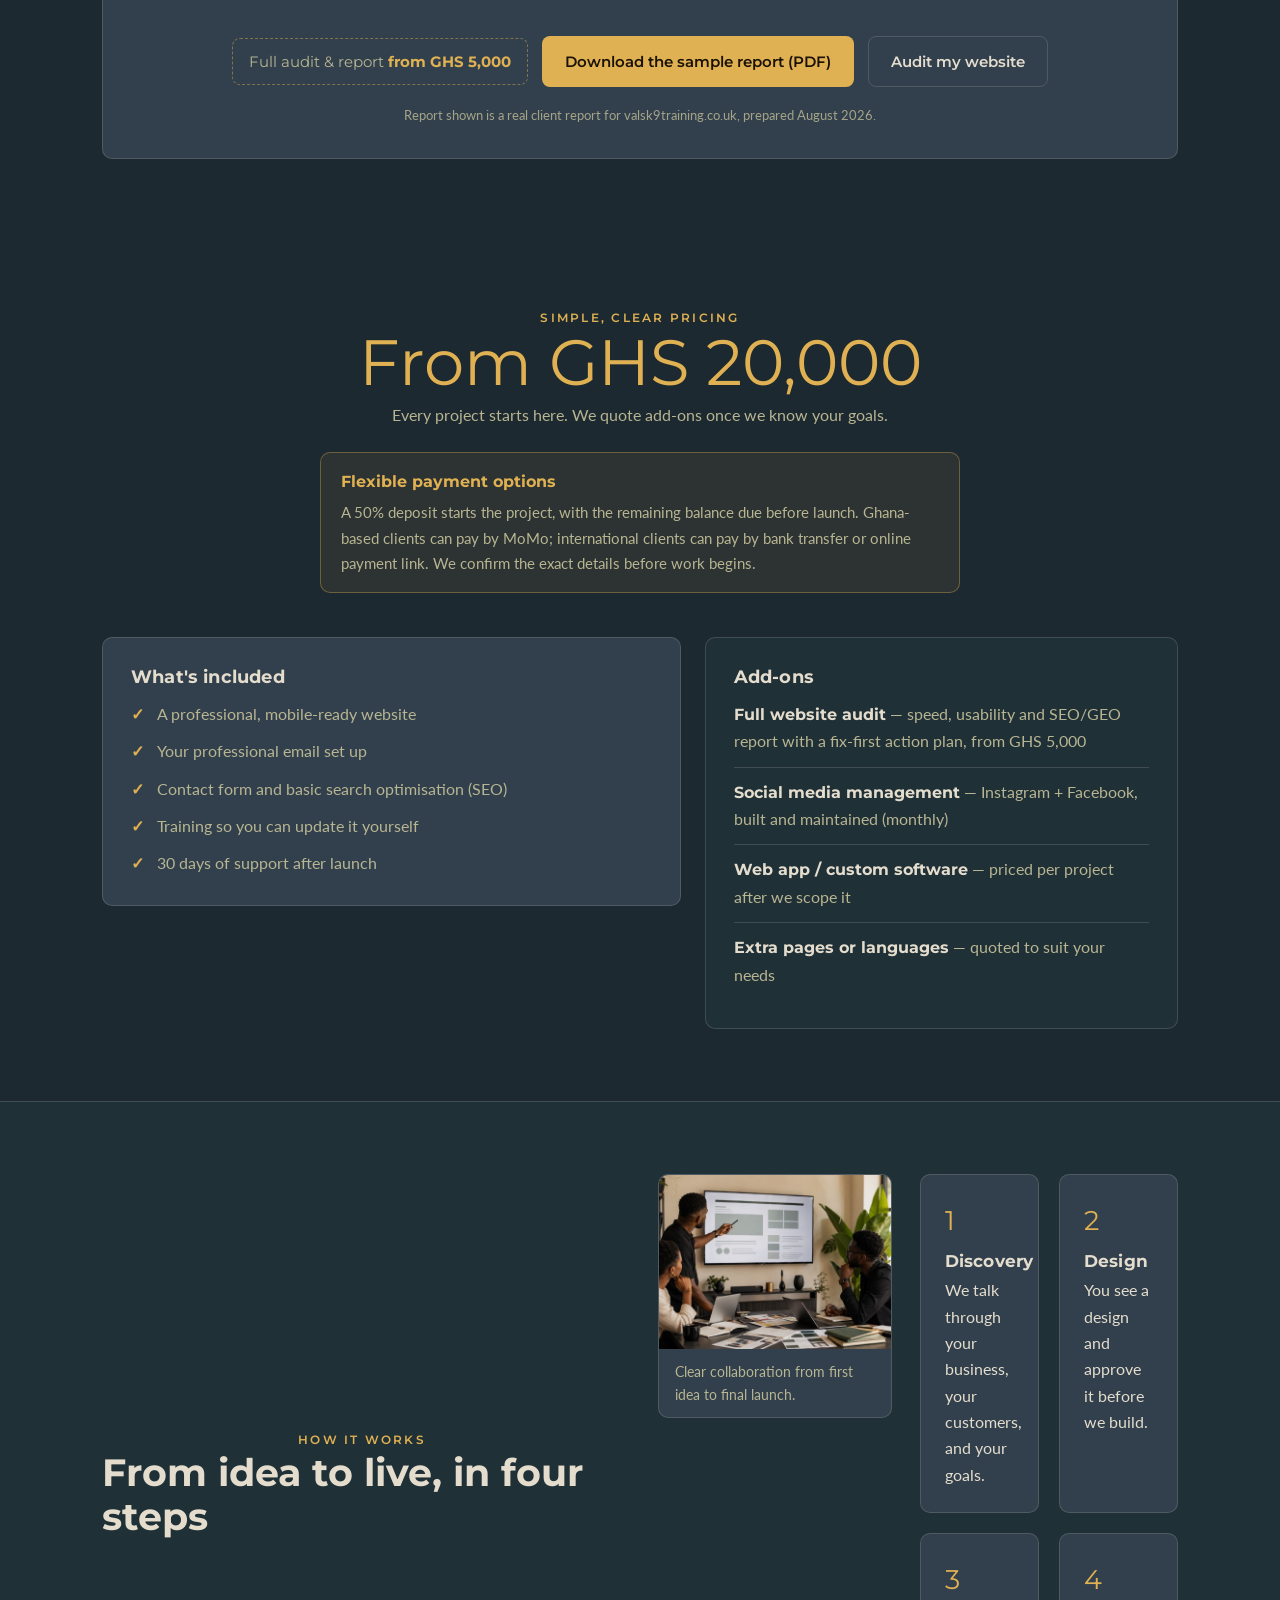
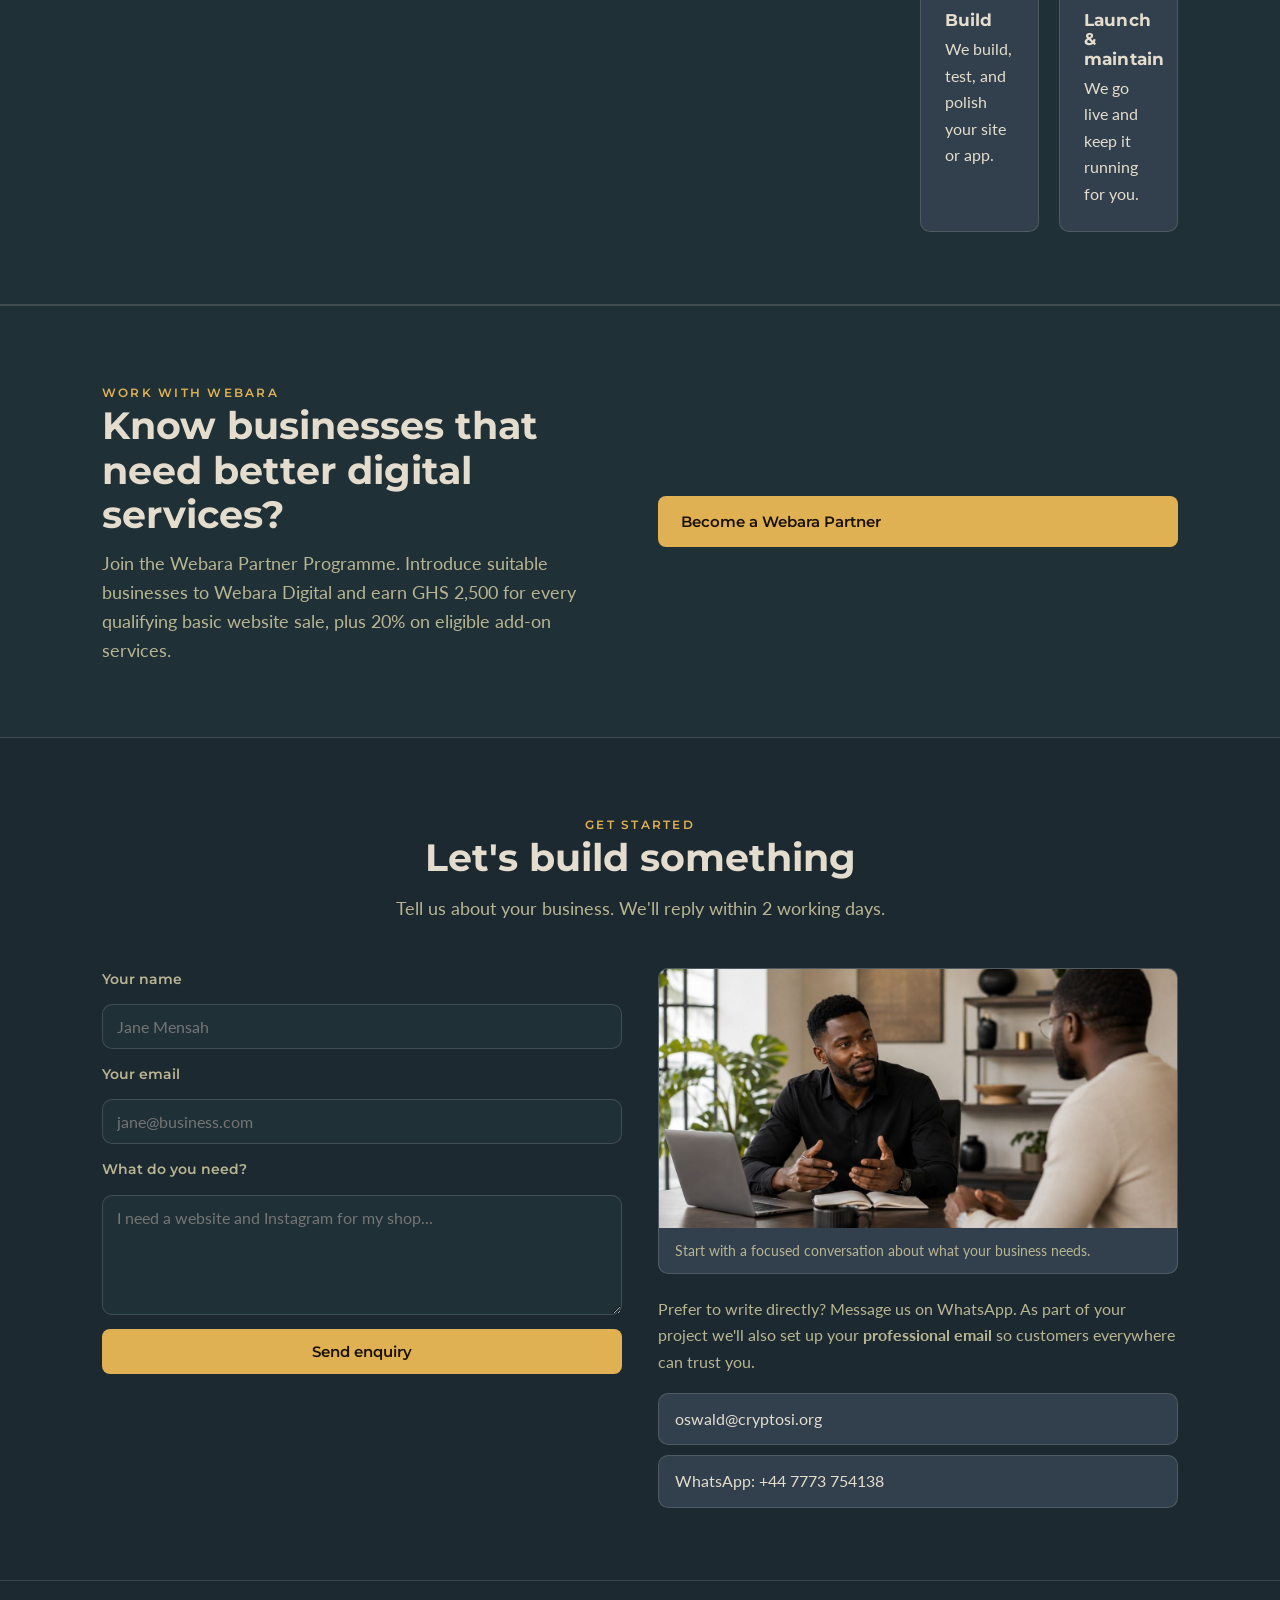
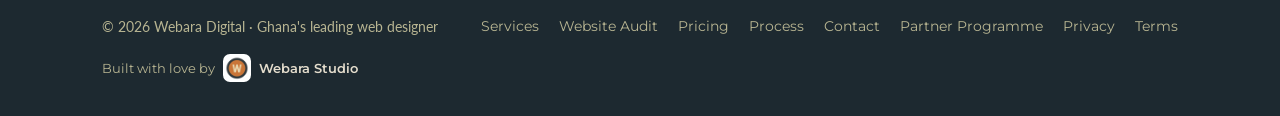
==== commit 6f153530: "Add full website audit section with Val's K9 sample report (GHS 5,000+)" ====
--- a/index.html
+++ b/index.html
@@ -5,7 +5,7 @@
   <meta name="viewport" content="width=device-width, initial-scale=1.0">
   <!-- UPDATE: set your own title + meta description -->
   <title>Webara Digital — Ghana's Leading Web Designer</title>
-  <meta name="description" content="Webara Digital builds websites, web apps, and full online presence for businesses in Ghana and worldwide. Professional email, Instagram and Facebook management. From GHS 20,000.">
+  <meta name="description" content="Webara Digital builds websites, web apps, and full online presence for businesses in Ghana and worldwide. Full website audits for speed, usability and SEO/GEO. Websites from GHS 20,000, audits from GHS 5,000.">
   <link rel="preconnect" href="https://fonts.googleapis.com">
   <link rel="preconnect" href="https://fonts.gstatic.com" crossorigin>
   <link href="https://fonts.googleapis.com/css2?family=Lato:wght@400;700&family=Montserrat:wght@400;500;600;700&display=swap" rel="stylesheet">
@@ -19,6 +19,7 @@
       <a class="brand" href="#top">Webara <b>Digital</b></a>
       <nav class="nav-links" id="navLinks">
         <a href="#services">Services</a>
+        <a href="#audit">Website Audit</a>
         <a href="#pricing">Pricing</a>
         <a href="#process">Process</a>
         <a href="#contact">Contact</a>
@@ -93,6 +94,72 @@
         <li><span class="dot">&#10022;</span><span>Active Instagram &amp; Facebook that work while you sleep</span></li>
         <li><span class="dot">&#10022;</span><span>Clear English copy that sells to a global audience</span></li>
       </ul>
+    </div>
+  </section>
+
+  <!-- WEBSITE AUDIT -->
+  <section id="audit">
+    <div class="container">
+      <div class="section-head">
+        <span class="eyebrow">Full website audit</span>
+        <h2>How fast, usable and findable is your website — really?</h2>
+        <p class="lead">We run your site through a full technical audit covering speed, usability and search readiness (SEO and GEO — being found by AI assistants like ChatGPT and Gemini). You get a clear report showing exactly what is slowing you down and what to fix first.</p>
+      </div>
+      <div class="audit-grid">
+        <div class="card">
+          <div class="icon">&#9889;</div>
+          <h3>Speed</h3>
+          <p>Load time, page weight and what is blocking visitors on slow connections and cheap phones.</p>
+        </div>
+        <div class="card">
+          <div class="icon">&#9737;</div>
+          <h3>Usability</h3>
+          <p>Accessibility and mobile experience — can every customer actually read, navigate and use your site?</p>
+        </div>
+        <div class="card">
+          <div class="icon">&#128269;</div>
+          <h3>SEO / GEO</h3>
+          <p>Search engine readiness plus generative engine optimisation, so your business shows up on Google and in AI answers.</p>
+        </div>
+      </div>
+
+      <!-- Example report -->
+      <div class="audit-example">
+        <div class="audit-example-head">
+          <span class="eyebrow">Example report</span>
+          <h3>Val's K9 Training — real audit, real numbers</h3>
+          <p>This UK dog-training business asked us to audit their site. Here is what we found on day one — and the report they received.</p>
+        </div>
+        <div class="audit-scores" role="list" aria-label="Audit scores for valsk9training.co.uk">
+          <div class="score" role="listitem">
+            <div class="score-num poor">32<span>/100</span></div>
+            <div class="score-label">Performance</div>
+          </div>
+          <div class="score" role="listitem">
+            <div class="score-num poor">77<span>/100</span></div>
+            <div class="score-label">Accessibility</div>
+          </div>
+          <div class="score" role="listitem">
+            <div class="score-num good">96<span>/100</span></div>
+            <div class="score-label">Best Practices</div>
+          </div>
+          <div class="score" role="listitem">
+            <div class="score-num good">92<span>/100</span></div>
+            <div class="score-label">SEO</div>
+          </div>
+        </div>
+        <ul class="audit-facts">
+          <li><strong>7.9s</strong> wait before main content appears on a phone</li>
+          <li><strong>2.5&nbsp;MB</strong> of data moved on first load — 64 network requests</li>
+          <li><strong>Root cause found:</strong> third-party embeds and an oversized hero image — fixable without a rebuild</li>
+        </ul>
+        <div class="audit-example-cta">
+          <span class="audit-price">Full audit &amp; report <b>from GHS 5,000</b></span>
+          <a class="btn btn-gold" href="assets/webara-audit-valsk9training-sample.pdf" download="Webara-Website-Audit-Valsk9training.pdf">Download the sample report (PDF)</a>
+          <a class="btn btn-outline" href="https://wa.me/447773854138?text=Hello%20Webara%20Digital%2C%20I%27d%20like%20a%20full%20website%20audit." target="_blank" rel="noopener noreferrer">Audit my website</a>
+        </div>
+        <p class="audit-fine">Report shown is a real client report for valsk9training.co.uk, prepared August 2026.</p>
+      </div>
     </div>
   </section>
 
@@ -122,6 +189,7 @@
         <div class="addons">
           <h3>Add-ons</h3>
           <ul>
+            <li><strong>Full website audit</strong> — speed, usability and SEO/GEO report with a fix-first action plan, from GHS 5,000</li>
             <li><strong>Social media management</strong> — Instagram + Facebook, built and maintained (monthly)</li>
             <li><strong>Web app / custom software</strong> — priced per project after we scope it</li>
             <li><strong>Extra pages or languages</strong> — quoted to suit your needs</li>
@@ -206,6 +274,7 @@
       <div>&copy; 2026 Webara Digital · Ghana's leading web designer</div>
       <nav class="flinks">
         <a href="#services">Services</a>
+        <a href="#audit">Website Audit</a>
         <a href="#pricing">Pricing</a>
         <a href="#process">Process</a>
         <a href="#contact">Contact</a>
--- a/styles.css
+++ b/styles.css
@@ -95,6 +95,28 @@
 .band-list li{display:flex;gap:12px;align-items:flex-start;color:var(--muted)}
 .band-list .dot{color:var(--gold);font-family:var(--font-head);font-weight:700}
 
+/* Website audit */
+.audit-grid{display:grid;grid-template-columns:repeat(auto-fit,minmax(240px,1fr));gap:20px;margin-top:8px}
+.audit-example{margin-top:44px;background:var(--card);border:1px solid var(--border);border-radius:var(--radius);padding:32px}
+.audit-example-head{max-width:640px;margin:0 auto 28px;text-align:center}
+.audit-example-head h3{font-family:var(--font-head);font-size:clamp(1.25rem,2.5vw,1.6rem);color:var(--cream);margin:10px 0 8px}
+.audit-example-head p{color:var(--muted)}
+.audit-scores{display:grid;grid-template-columns:repeat(4,1fr);gap:16px;margin-bottom:26px}
+.score{text-align:center;padding:20px 10px;background:var(--bg-2);border:1px solid var(--border);border-radius:var(--radius)}
+.score-num{font-family:var(--font-head);font-weight:700;font-size:clamp(1.9rem,4.5vw,2.6rem);line-height:1}
+.score-num span{font-size:.85rem;font-weight:600;color:var(--muted);margin-left:2px}
+.score-num.poor{color:#e07856}
+.score-num.good{color:#8fc97a}
+.score-label{font-family:var(--font-sub);font-size:.8rem;letter-spacing:.14em;text-transform:uppercase;color:var(--muted);margin-top:10px}
+.audit-facts{list-style:none;display:grid;gap:10px;max-width:680px;margin:0 auto 28px;text-align:left}
+.audit-facts li{padding-left:26px;position:relative;color:var(--muted)}
+.audit-facts li::before{content:"\2192";position:absolute;left:0;color:var(--gold);font-weight:700}
+.audit-facts strong{color:var(--cream);font-family:var(--font-sub)}
+.audit-example-cta{display:flex;gap:14px;justify-content:center;align-items:center;flex-wrap:wrap}
+.audit-price{font-family:var(--font-sub);font-size:.95rem;color:var(--muted);padding:10px 16px;border:1px dashed rgba(224,177,82,.45);border-radius:8px}
+.audit-price b{color:var(--gold)}
+.audit-fine{text-align:center;font-size:.82rem;color:var(--muted);margin-top:18px;opacity:.85}
+
 /* Pricing */
 .price-amount{font-family:var(--font-head);font-size:clamp(2.6rem,7vw,4rem);color:var(--gold);line-height:1}
 .price-note{color:var(--muted);margin-top:8px;text-align:center}
@@ -163,6 +185,8 @@
   .nav-links a{padding:14px 0;border-bottom:1px solid var(--border);width:100%}
   .nav-links a:last-child{border-bottom:none}
   .band .container,.pricing-grid,.contact-grid{grid-template-columns:1fr}
+  .audit-example{padding:24px 18px}
+  .audit-scores{grid-template-columns:repeat(2,1fr)}
   .band h2{text-align:center}
   .process-layout,.process-layout .steps{grid-template-columns:1fr}
   .hero{padding:72px 0 56px}
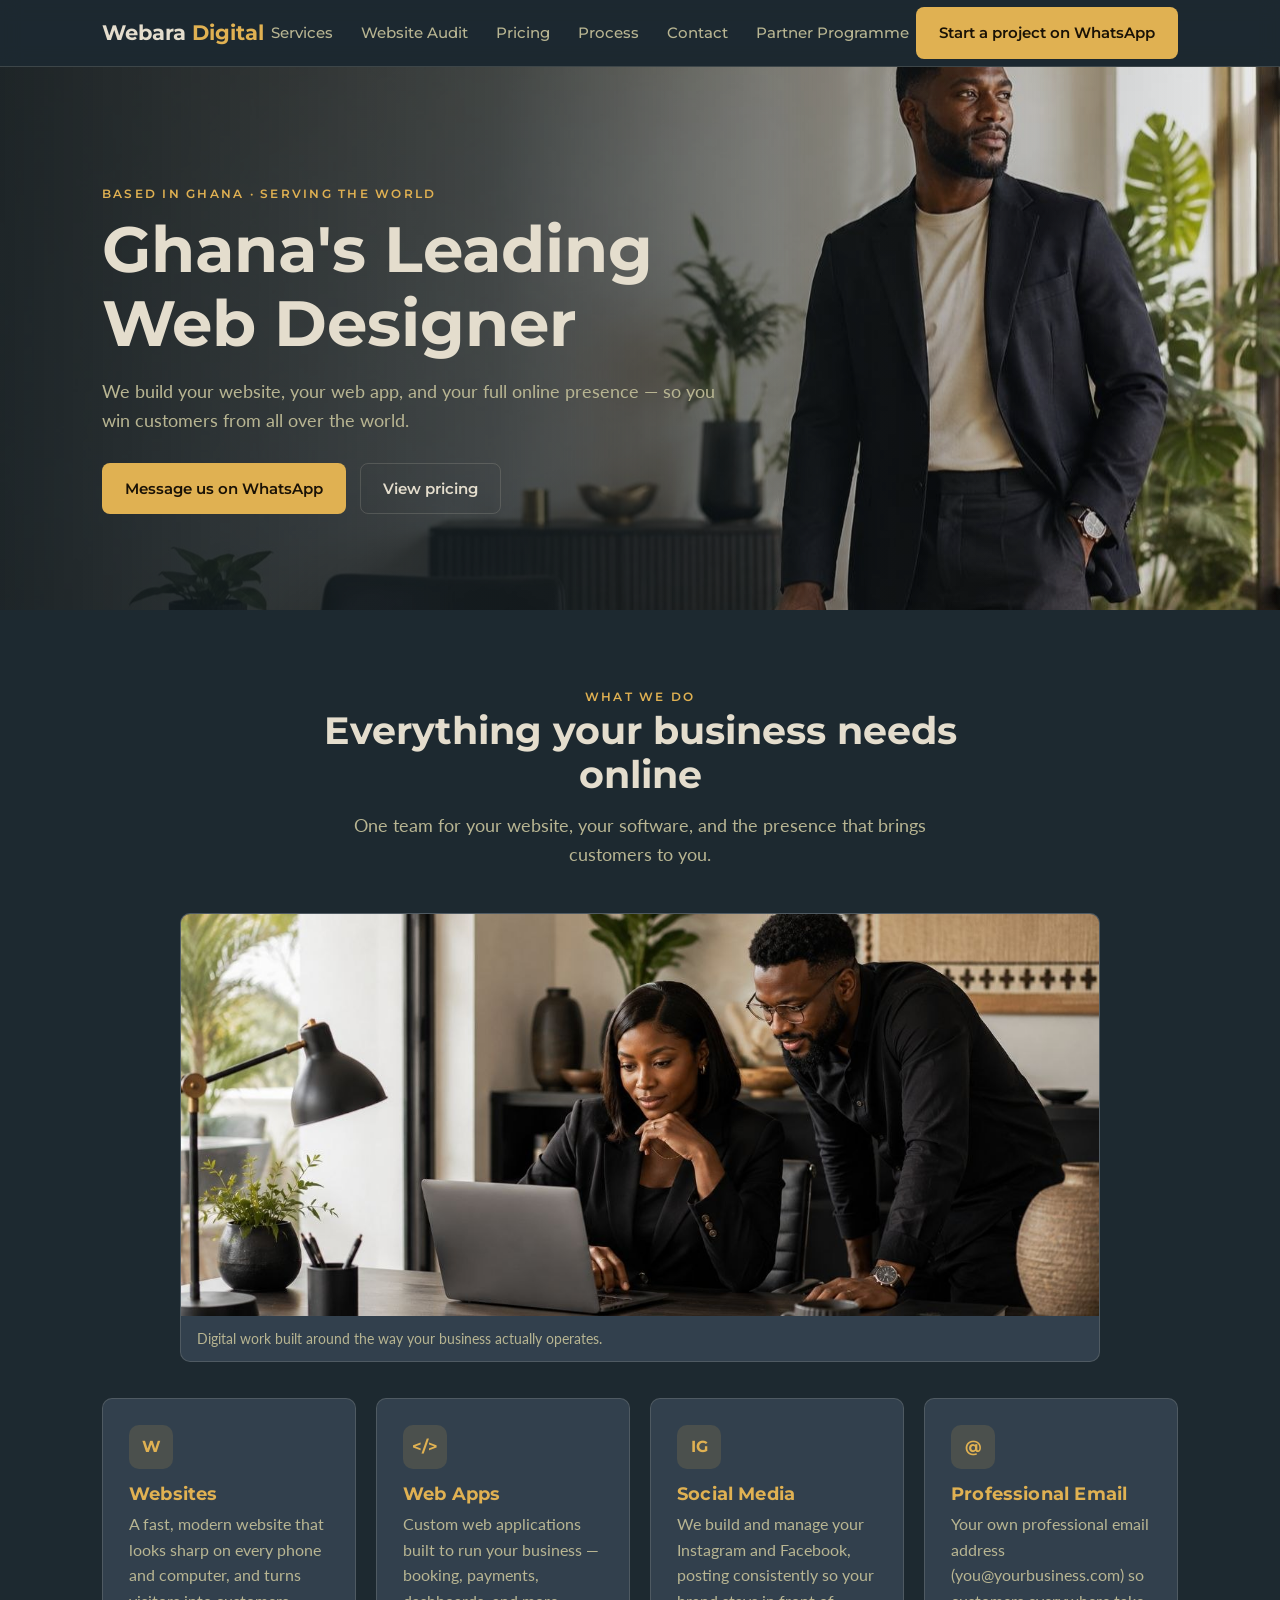
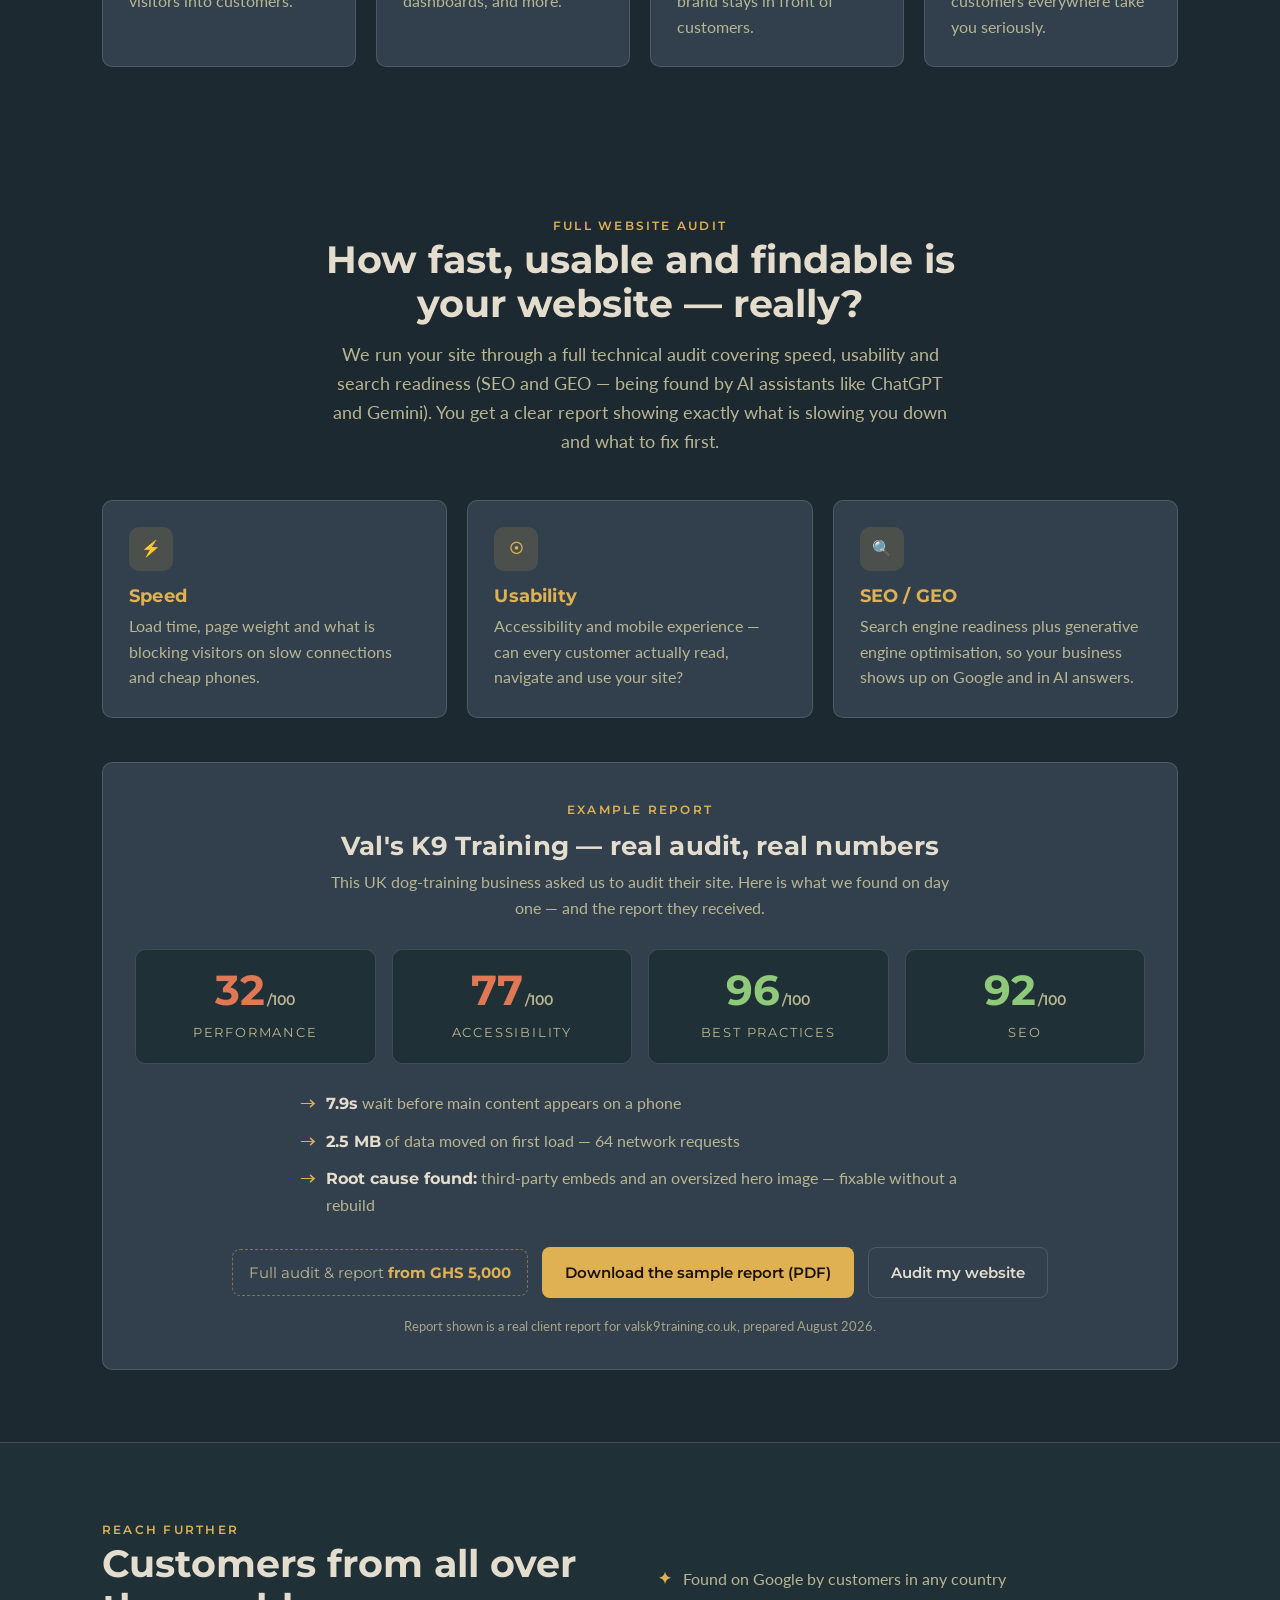
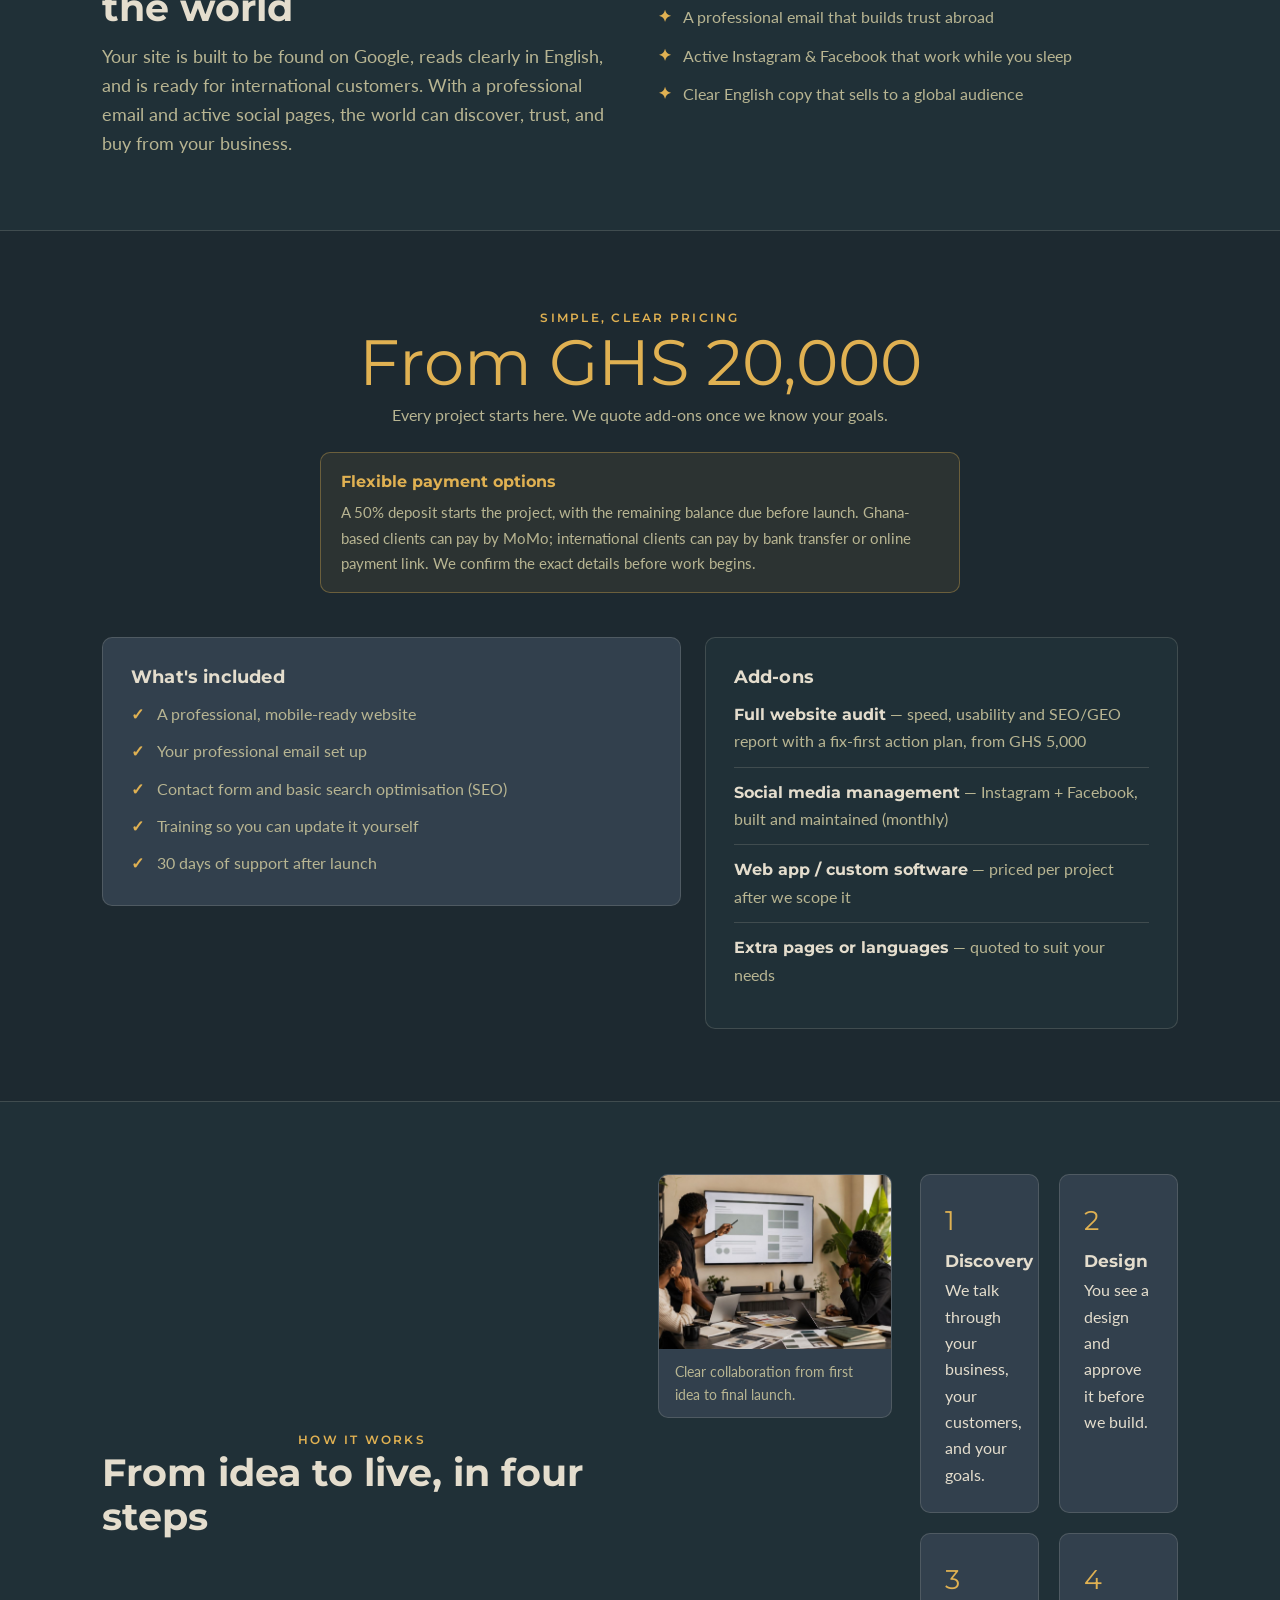
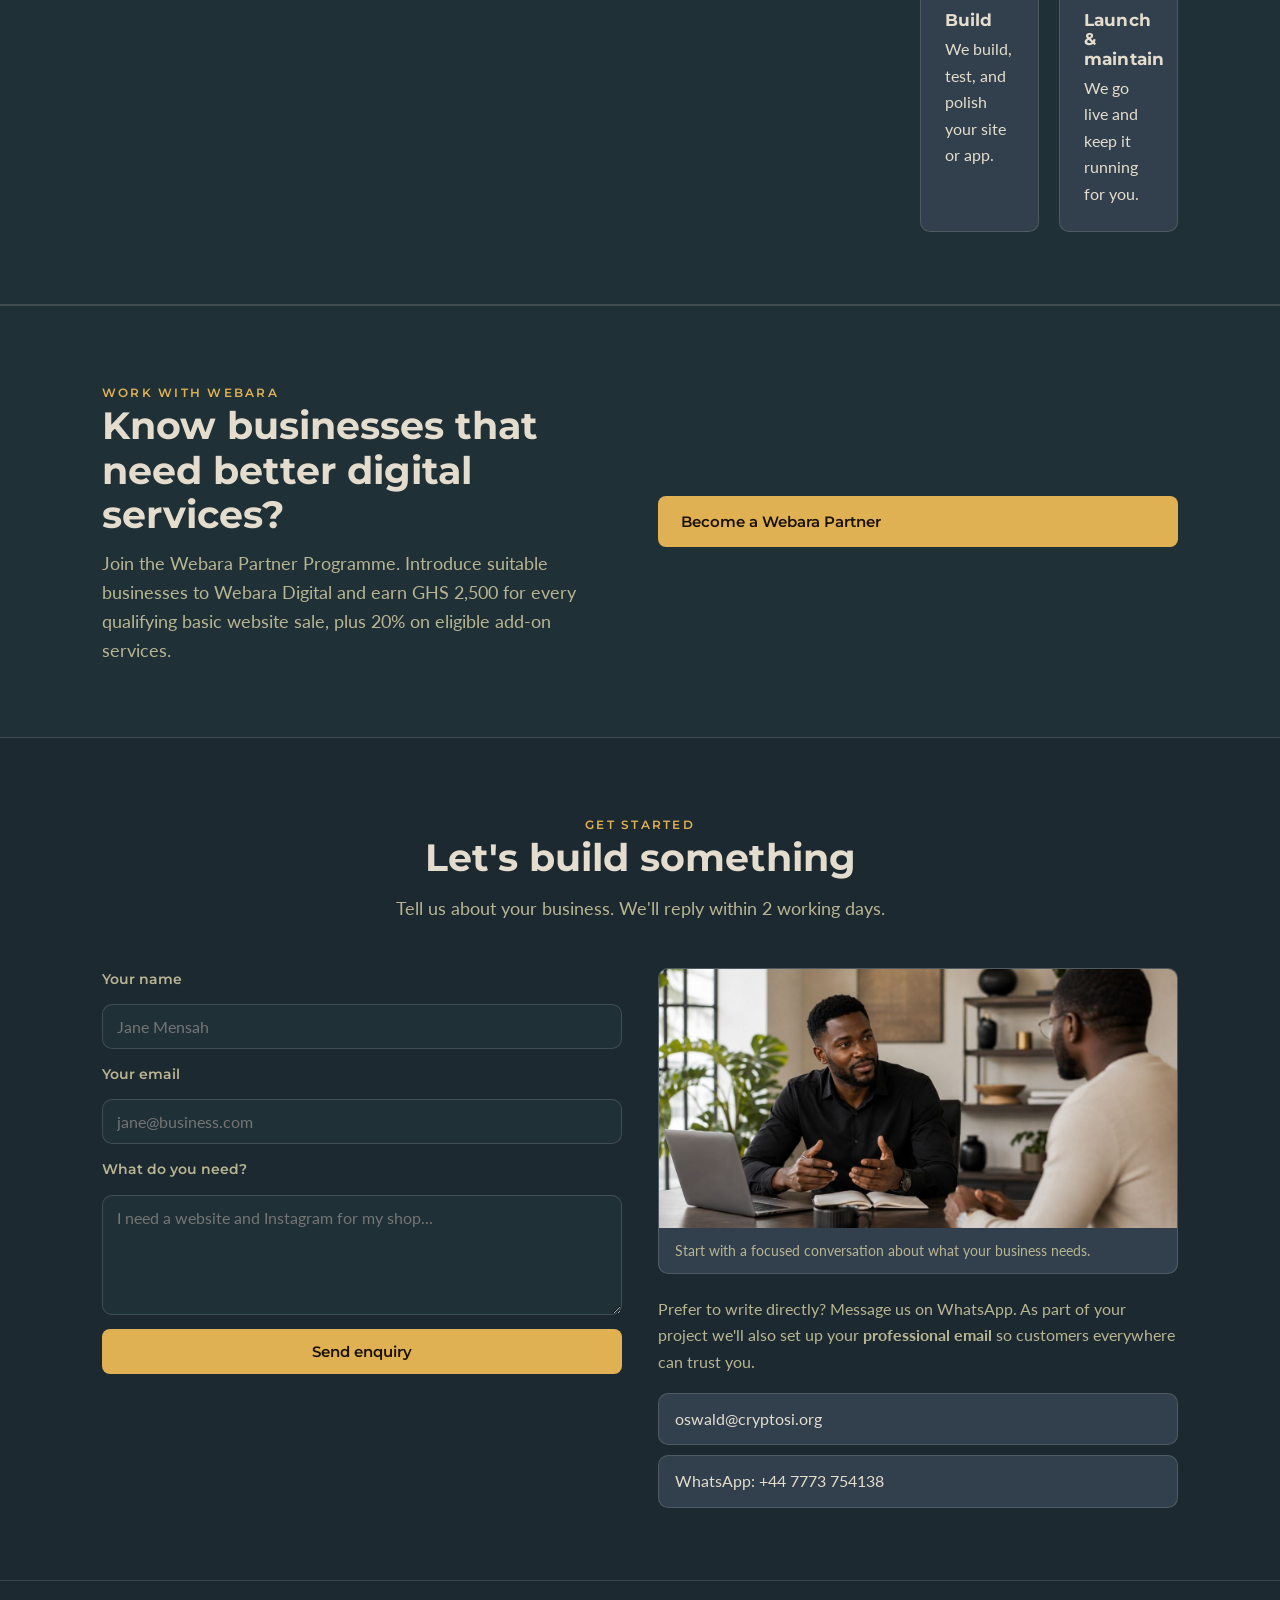
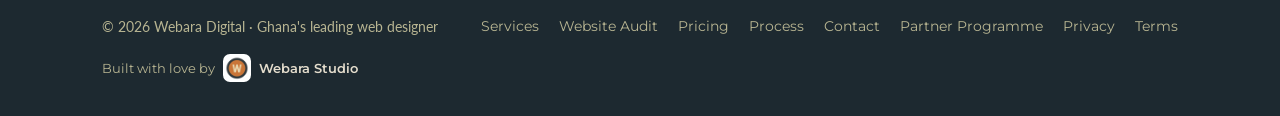
==== commit 9eae662c: "Move audit section below services; full mobile responsiveness (nav collapse 1020px, footer wrap, pro" ====
--- a/index.html
+++ b/index.html
@@ -80,23 +80,6 @@
     </div>
   </section>
 
-  <!-- GLOBAL BAND -->
-  <section class="band">
-    <div class="container">
-      <div>
-        <span class="eyebrow">Reach further</span>
-        <h2>Customers from all over the world</h2>
-        <p class="lead" style="margin-top:12px">Your site is built to be found on Google, reads clearly in English, and is ready for international customers. With a professional email and active social pages, the world can discover, trust, and buy from your business.</p>
-      </div>
-      <ul class="band-list">
-        <li><span class="dot">&#10022;</span><span>Found on Google by customers in any country</span></li>
-        <li><span class="dot">&#10022;</span><span>A professional email that builds trust abroad</span></li>
-        <li><span class="dot">&#10022;</span><span>Active Instagram &amp; Facebook that work while you sleep</span></li>
-        <li><span class="dot">&#10022;</span><span>Clear English copy that sells to a global audience</span></li>
-      </ul>
-    </div>
-  </section>
-
   <!-- WEBSITE AUDIT -->
   <section id="audit">
     <div class="container">
@@ -160,6 +143,23 @@
         </div>
         <p class="audit-fine">Report shown is a real client report for valsk9training.co.uk, prepared August 2026.</p>
       </div>
+    </div>
+  </section>
+
+  <!-- GLOBAL BAND -->
+  <section class="band">
+    <div class="container">
+      <div>
+        <span class="eyebrow">Reach further</span>
+        <h2>Customers from all over the world</h2>
+        <p class="lead" style="margin-top:12px">Your site is built to be found on Google, reads clearly in English, and is ready for international customers. With a professional email and active social pages, the world can discover, trust, and buy from your business.</p>
+      </div>
+      <ul class="band-list">
+        <li><span class="dot">&#10022;</span><span>Found on Google by customers in any country</span></li>
+        <li><span class="dot">&#10022;</span><span>A professional email that builds trust abroad</span></li>
+        <li><span class="dot">&#10022;</span><span>Active Instagram &amp; Facebook that work while you sleep</span></li>
+        <li><span class="dot">&#10022;</span><span>Clear English copy that sells to a global audience</span></li>
+      </ul>
     </div>
   </section>
 
--- a/styles.css
+++ b/styles.css
@@ -169,8 +169,8 @@
 .footer-credit:hover strong{color:var(--gold)}
 
 /* Responsive */
-@media(max-width:760px){
-  section{padding:56px 0}
+/* Nav collapses earlier: 6 links + CTA button need ~1050px */
+@media(max-width:1020px){
   .nav-toggle{display:block}
   .nav-links{
     display:none;
@@ -184,9 +184,31 @@
   .nav-links.open{display:flex}
   .nav-links a{padding:14px 0;border-bottom:1px solid var(--border);width:100%}
   .nav-links a:last-child{border-bottom:none}
+}
+@media(max-width:900px){
+  .audit-scores{grid-template-columns:repeat(2,1fr)}
+  .process-layout,.process-layout .steps{grid-template-columns:1fr}
+  .process-layout>figure,.process-layout>div{min-width:0}
+}
+@media(max-width:400px){
+  .audit-scores{gap:10px}
+  .score{padding:16px 8px}
+  .score-num{font-size:1.7rem}
+  .score-num span{font-size:.72rem}
+  .score-label{font-size:.7rem;letter-spacing:.1em}
+}
+@media(max-width:350px){
+  .audit-scores{grid-template-columns:1fr}
+}
+@media(max-width:760px){
+  section{padding:56px 0}
   .band .container,.pricing-grid,.contact-grid{grid-template-columns:1fr}
   .audit-example{padding:24px 18px}
-  .audit-scores{grid-template-columns:repeat(2,1fr)}
+  .audit-example-cta{flex-direction:column;align-items:stretch}
+  .audit-example-cta .btn{text-align:center}
+  .audit-price{width:100%;text-align:center;box-sizing:border-box}
+  .footer-inner{flex-direction:column;text-align:center}
+  .footer .flinks{flex-wrap:wrap;justify-content:center;gap:12px 20px}
   .band h2{text-align:center}
   .process-layout,.process-layout .steps{grid-template-columns:1fr}
   .hero{padding:72px 0 56px}
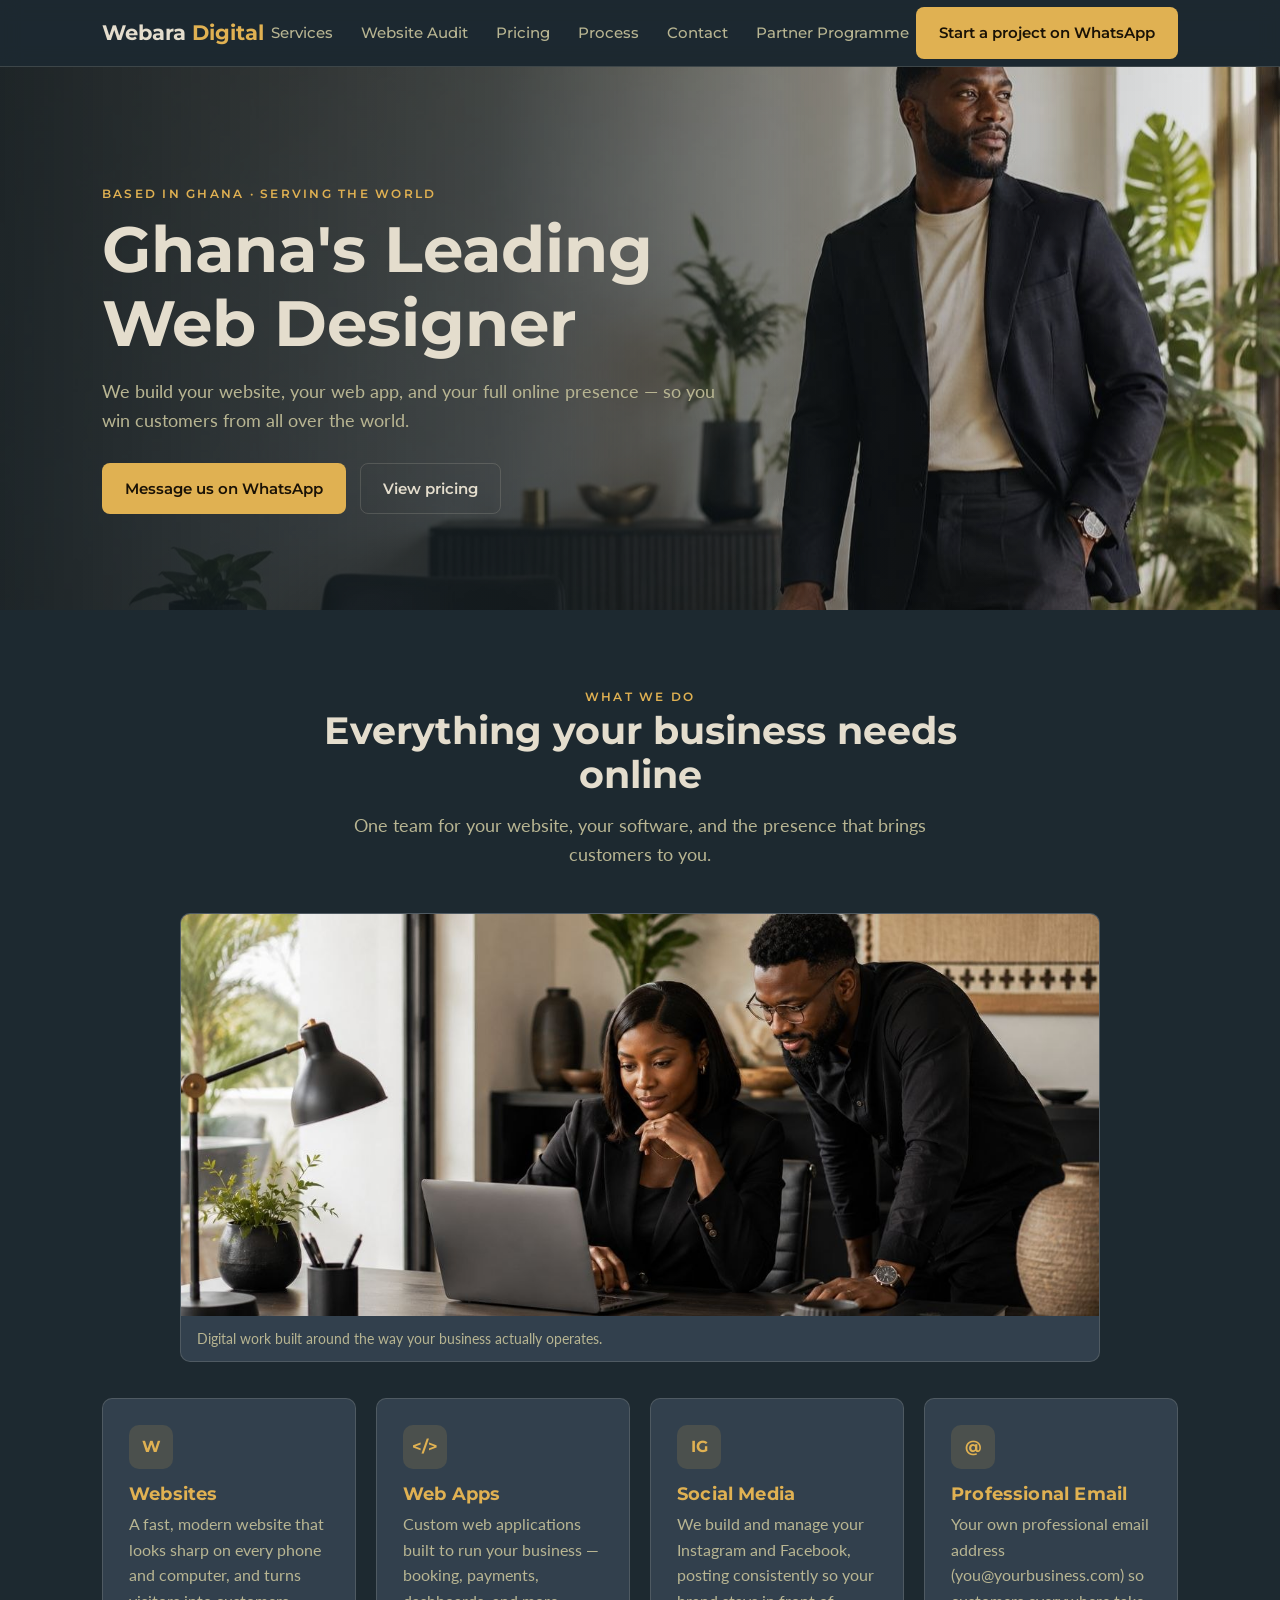
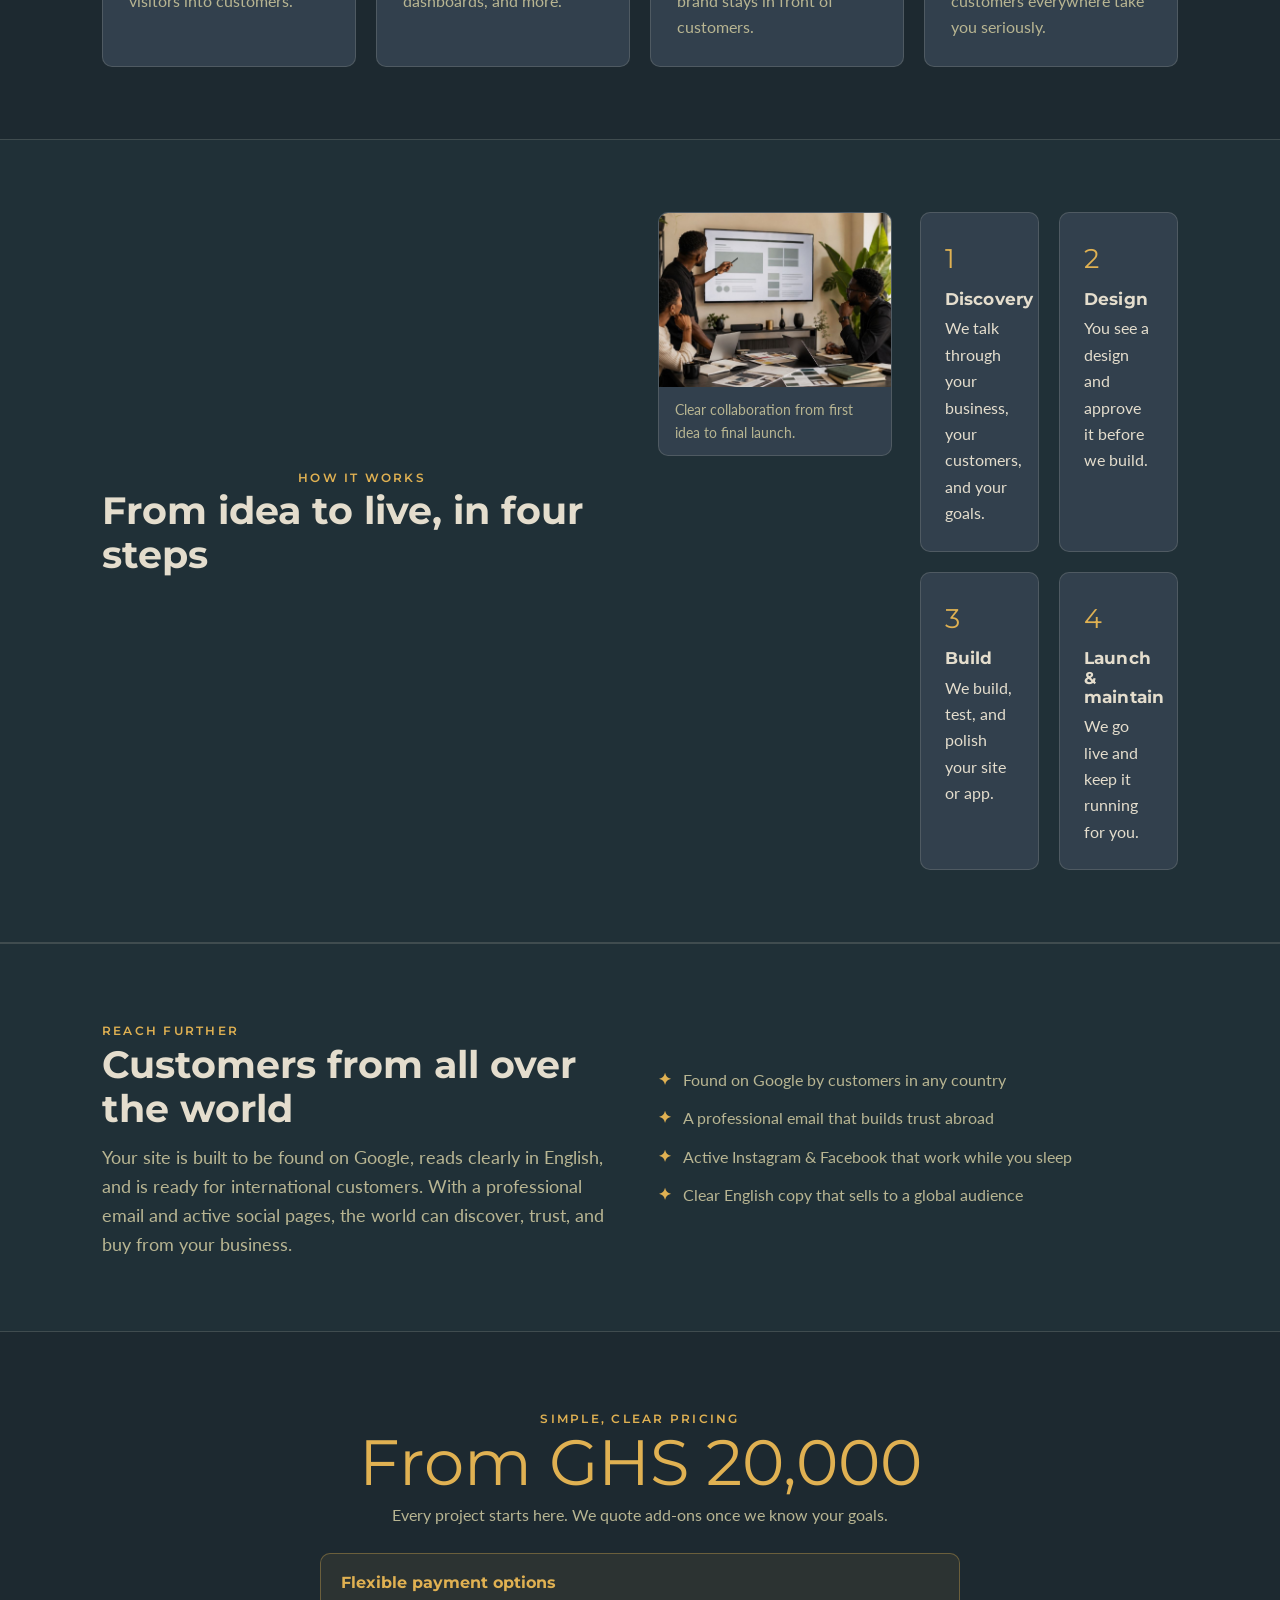
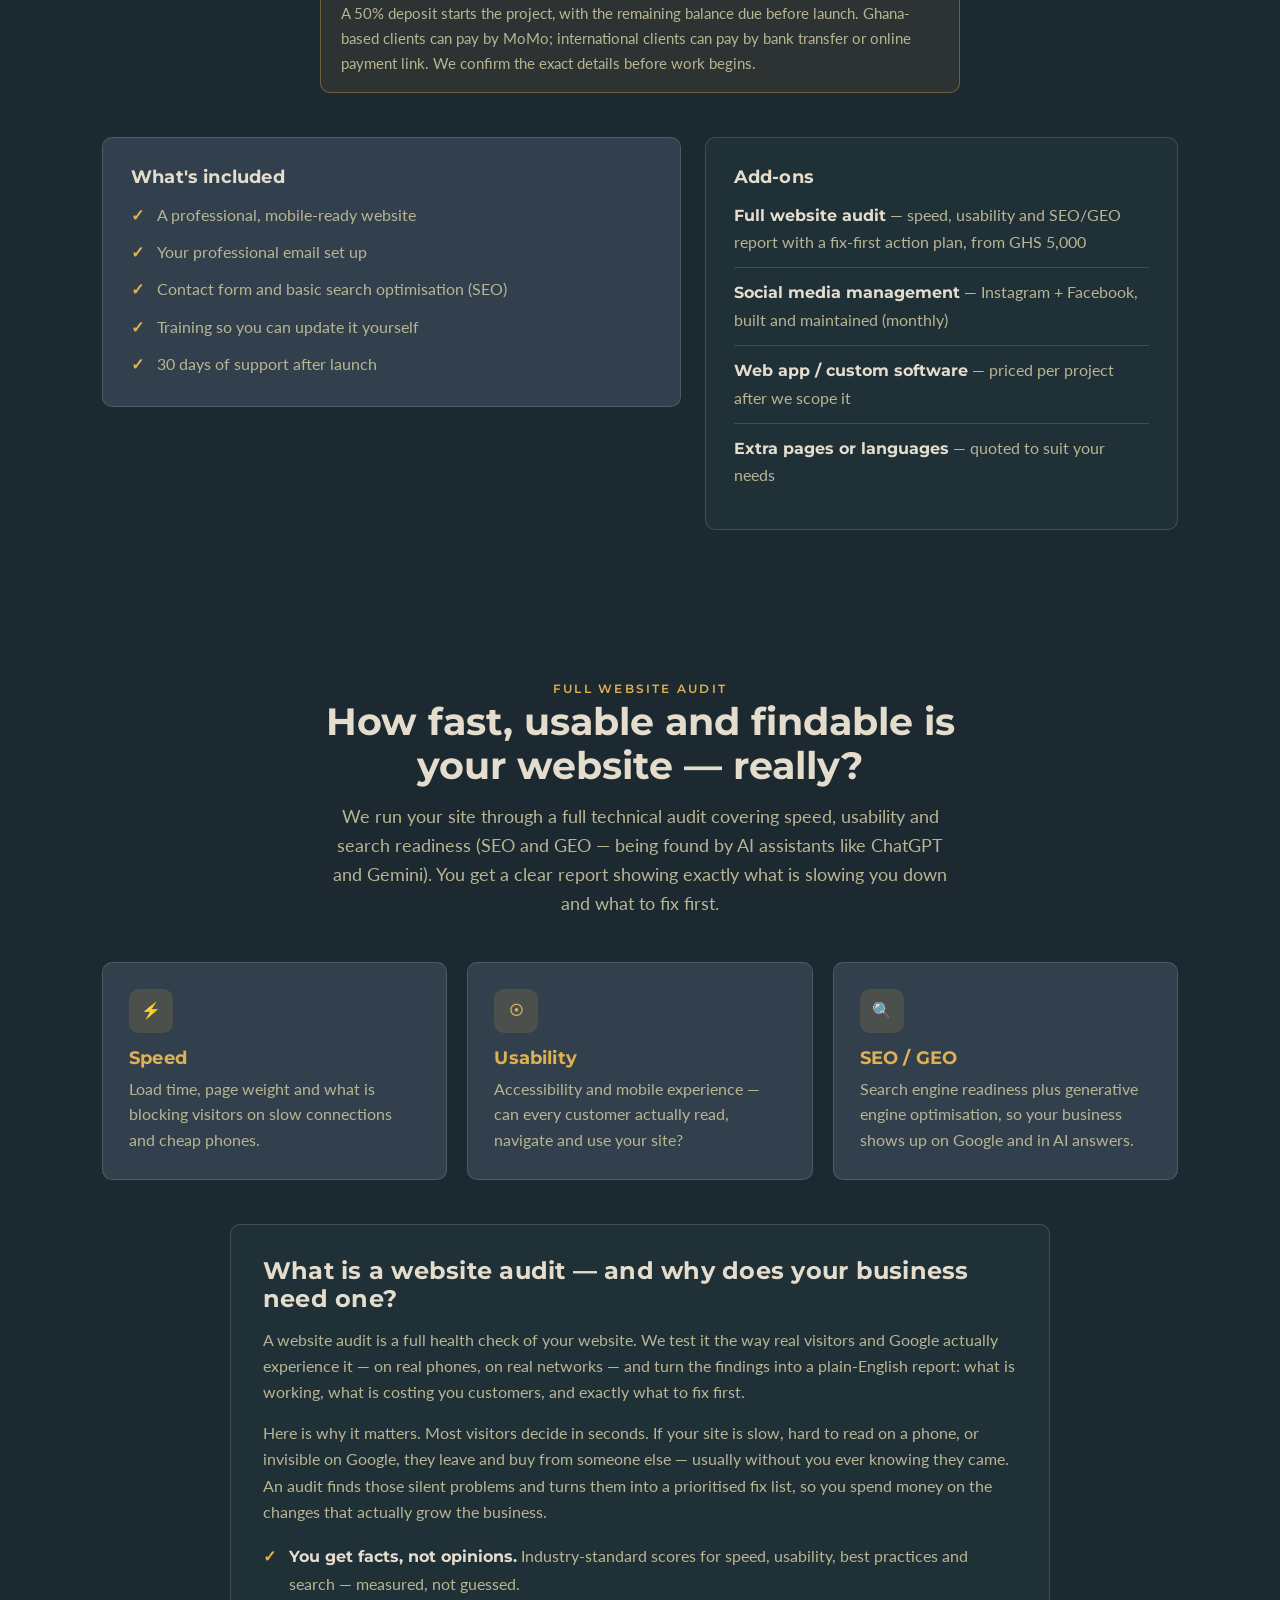
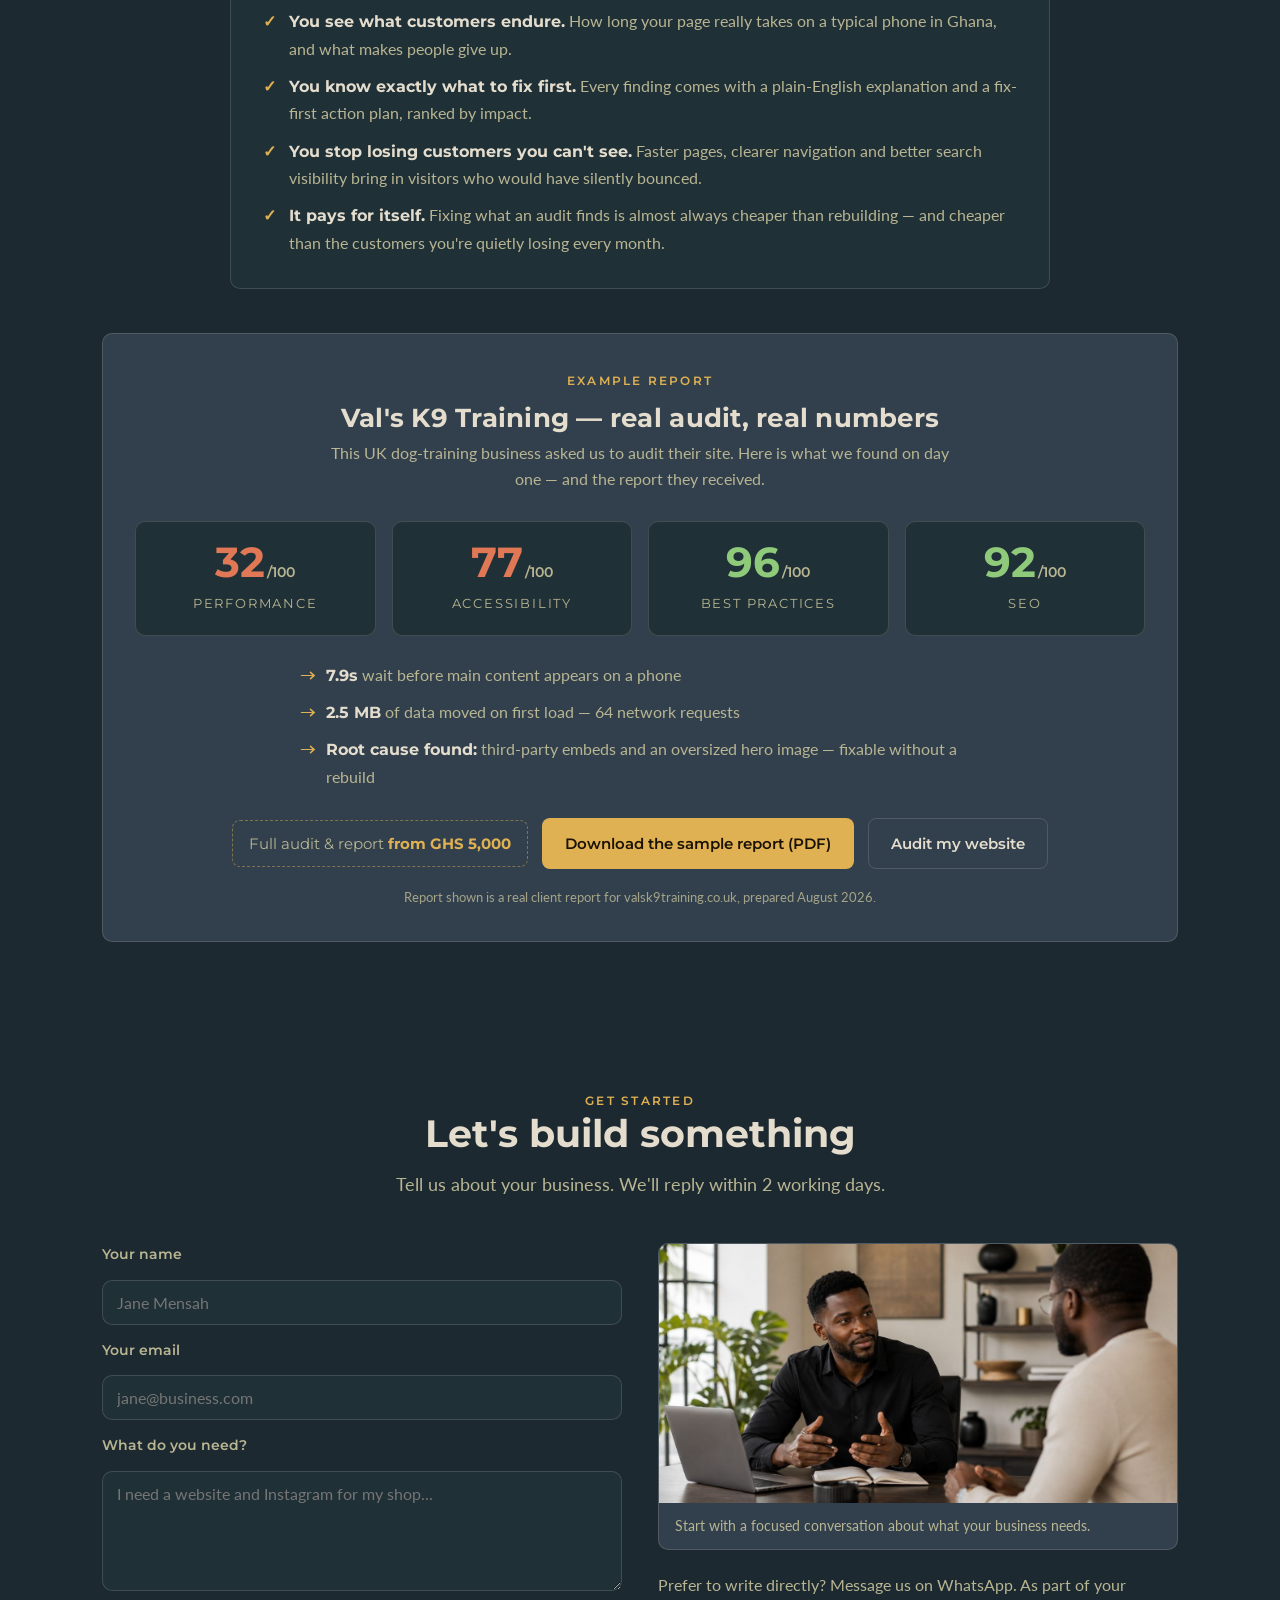
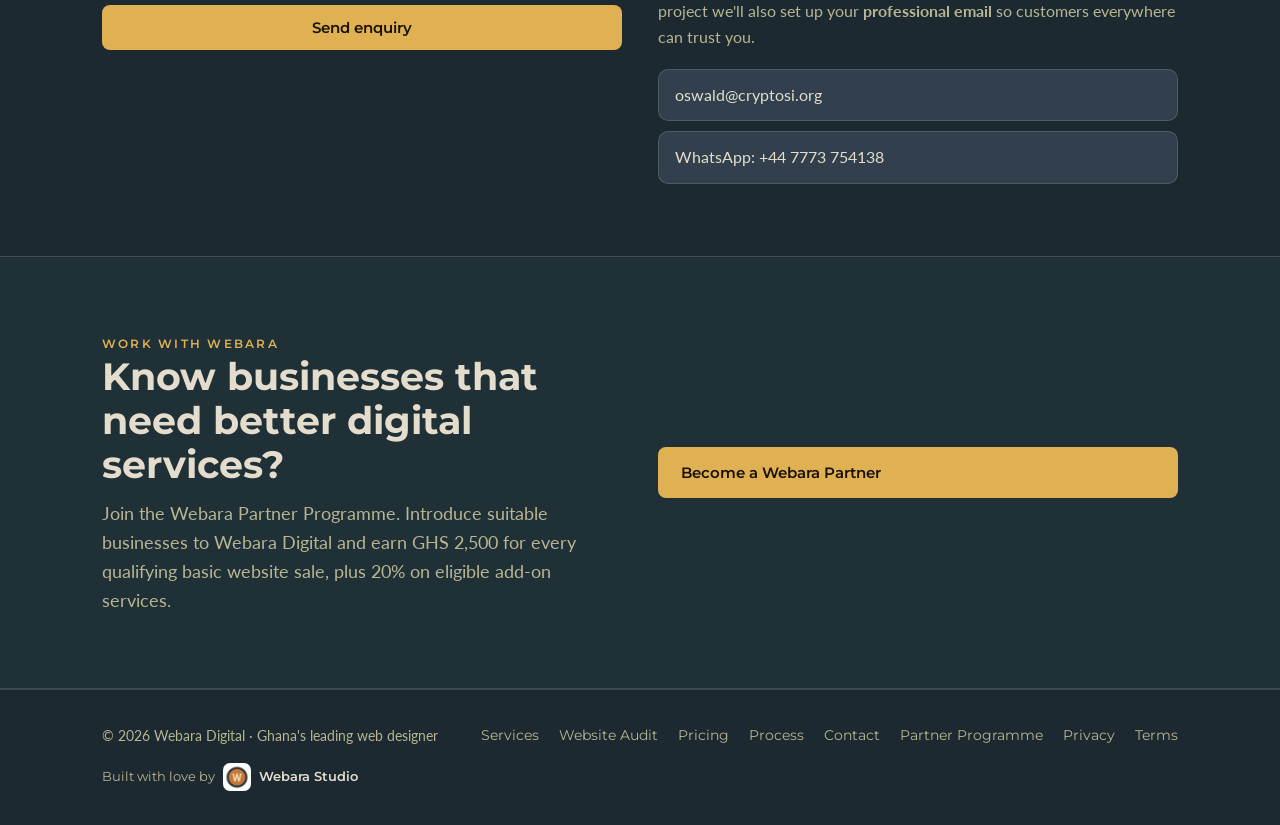
==== commit b9c84dcd: "Add audit explainer; reorder flow: services→pricing→audit→contact (process up, partner to footer)" ====
--- a/index.html
+++ b/index.html
@@ -80,68 +80,24 @@
     </div>
   </section>
 
-  <!-- WEBSITE AUDIT -->
-  <section id="audit">
+  <!-- PROCESS -->
+  <section id="process" class="band process-section">
     <div class="container">
       <div class="section-head">
-        <span class="eyebrow">Full website audit</span>
-        <h2>How fast, usable and findable is your website — really?</h2>
-        <p class="lead">We run your site through a full technical audit covering speed, usability and search readiness (SEO and GEO — being found by AI assistants like ChatGPT and Gemini). You get a clear report showing exactly what is slowing you down and what to fix first.</p>
-      </div>
-      <div class="audit-grid">
-        <div class="card">
-          <div class="icon">&#9889;</div>
-          <h3>Speed</h3>
-          <p>Load time, page weight and what is blocking visitors on slow connections and cheap phones.</p>
-        </div>
-        <div class="card">
-          <div class="icon">&#9737;</div>
-          <h3>Usability</h3>
-          <p>Accessibility and mobile experience — can every customer actually read, navigate and use your site?</p>
-        </div>
-        <div class="card">
-          <div class="icon">&#128269;</div>
-          <h3>SEO / GEO</h3>
-          <p>Search engine readiness plus generative engine optimisation, so your business shows up on Google and in AI answers.</p>
-        </div>
-      </div>
-
-      <!-- Example report -->
-      <div class="audit-example">
-        <div class="audit-example-head">
-          <span class="eyebrow">Example report</span>
-          <h3>Val's K9 Training — real audit, real numbers</h3>
-          <p>This UK dog-training business asked us to audit their site. Here is what we found on day one — and the report they received.</p>
-        </div>
-        <div class="audit-scores" role="list" aria-label="Audit scores for valsk9training.co.uk">
-          <div class="score" role="listitem">
-            <div class="score-num poor">32<span>/100</span></div>
-            <div class="score-label">Performance</div>
-          </div>
-          <div class="score" role="listitem">
-            <div class="score-num poor">77<span>/100</span></div>
-            <div class="score-label">Accessibility</div>
-          </div>
-          <div class="score" role="listitem">
-            <div class="score-num good">96<span>/100</span></div>
-            <div class="score-label">Best Practices</div>
-          </div>
-          <div class="score" role="listitem">
-            <div class="score-num good">92<span>/100</span></div>
-            <div class="score-label">SEO</div>
-          </div>
-        </div>
-        <ul class="audit-facts">
-          <li><strong>7.9s</strong> wait before main content appears on a phone</li>
-          <li><strong>2.5&nbsp;MB</strong> of data moved on first load — 64 network requests</li>
-          <li><strong>Root cause found:</strong> third-party embeds and an oversized hero image — fixable without a rebuild</li>
-        </ul>
-        <div class="audit-example-cta">
-          <span class="audit-price">Full audit &amp; report <b>from GHS 5,000</b></span>
-          <a class="btn btn-gold" href="assets/webara-audit-valsk9training-sample.pdf" download="Webara-Website-Audit-Valsk9training.pdf">Download the sample report (PDF)</a>
-          <a class="btn btn-outline" href="https://wa.me/447773854138?text=Hello%20Webara%20Digital%2C%20I%27d%20like%20a%20full%20website%20audit." target="_blank" rel="noopener noreferrer">Audit my website</a>
-        </div>
-        <p class="audit-fine">Report shown is a real client report for valsk9training.co.uk, prepared August 2026.</p>
+        <span class="eyebrow">How it works</span>
+        <h2>From idea to live, in four steps</h2>
+      </div>
+      <div class="process-layout">
+        <figure class="section-image process-image">
+          <img src="assets/webara-digital-studio.jpg" alt="Digital team reviewing a website and application design together">
+          <figcaption>Clear collaboration from first idea to final launch.</figcaption>
+        </figure>
+        <div class="steps">
+          <div class="step"><div class="num">1</div><h3>Discovery</h3><p>We talk through your business, your customers, and your goals.</p></div>
+          <div class="step"><div class="num">2</div><h3>Design</h3><p>You see a design and approve it before we build.</p></div>
+          <div class="step"><div class="num">3</div><h3>Build</h3><p>We build, test, and polish your site or app.</p></div>
+          <div class="step"><div class="num">4</div><h3>Launch &amp; maintain</h3><p>We go live and keep it running for you.</p></div>
+        </div>
       </div>
     </div>
   </section>
@@ -199,37 +155,82 @@
     </div>
   </section>
 
-  <!-- PROCESS -->
-  <section id="process" class="band process-section">
+  <!-- WEBSITE AUDIT -->
+  <section id="audit">
     <div class="container">
       <div class="section-head">
-        <span class="eyebrow">How it works</span>
-        <h2>From idea to live, in four steps</h2>
-      </div>
-      <div class="process-layout">
-        <figure class="section-image process-image">
-          <img src="assets/webara-digital-studio.jpg" alt="Digital team reviewing a website and application design together">
-          <figcaption>Clear collaboration from first idea to final launch.</figcaption>
-        </figure>
-        <div class="steps">
-          <div class="step"><div class="num">1</div><h3>Discovery</h3><p>We talk through your business, your customers, and your goals.</p></div>
-          <div class="step"><div class="num">2</div><h3>Design</h3><p>You see a design and approve it before we build.</p></div>
-          <div class="step"><div class="num">3</div><h3>Build</h3><p>We build, test, and polish your site or app.</p></div>
-          <div class="step"><div class="num">4</div><h3>Launch &amp; maintain</h3><p>We go live and keep it running for you.</p></div>
-        </div>
-      </div>
-    </div>
-  </section>
-
-  <!-- PARTNER PROGRAMME -->
-  <section class="band partner-band">
-    <div class="container">
-      <div>
-        <span class="eyebrow">Work with Webara</span>
-        <h2>Know businesses that need better digital services?</h2>
-        <p class="lead" style="margin-top:12px">Join the Webara Partner Programme. Introduce suitable businesses to Webara Digital and earn GHS 2,500 for every qualifying basic website sale, plus 20% on eligible add-on services.</p>
-      </div>
-      <a class="btn btn-gold" href="https://partnership.webarastudio.com/referral-programme/apply?utm_source=webara_digital&amp;utm_medium=website&amp;utm_campaign=partner_programme">Become a Webara Partner</a>
+        <span class="eyebrow">Full website audit</span>
+        <h2>How fast, usable and findable is your website — really?</h2>
+        <p class="lead">We run your site through a full technical audit covering speed, usability and search readiness (SEO and GEO — being found by AI assistants like ChatGPT and Gemini). You get a clear report showing exactly what is slowing you down and what to fix first.</p>
+      </div>
+      <div class="audit-grid">
+        <div class="card">
+          <div class="icon">&#9889;</div>
+          <h3>Speed</h3>
+          <p>Load time, page weight and what is blocking visitors on slow connections and cheap phones.</p>
+        </div>
+        <div class="card">
+          <div class="icon">&#9737;</div>
+          <h3>Usability</h3>
+          <p>Accessibility and mobile experience — can every customer actually read, navigate and use your site?</p>
+        </div>
+        <div class="card">
+          <div class="icon">&#128269;</div>
+          <h3>SEO / GEO</h3>
+          <p>Search engine readiness plus generative engine optimisation, so your business shows up on Google and in AI answers.</p>
+        </div>
+      </div>
+
+      <div class="audit-explain">
+        <h3>What is a website audit — and why does your business need one?</h3>
+        <p>A website audit is a full health check of your website. We test it the way real visitors and Google actually experience it — on real phones, on real networks — and turn the findings into a plain-English report: what is working, what is costing you customers, and exactly what to fix first.</p>
+        <p>Here is why it matters. Most visitors decide in seconds. If your site is slow, hard to read on a phone, or invisible on Google, they leave and buy from someone else — usually without you ever knowing they came. An audit finds those silent problems and turns them into a prioritised fix list, so you spend money on the changes that actually grow the business.</p>
+        <ul>
+          <li><strong>You get facts, not opinions.</strong> Industry-standard scores for speed, usability, best practices and search — measured, not guessed.</li>
+          <li><strong>You see what customers endure.</strong> How long your page really takes on a typical phone in Ghana, and what makes people give up.</li>
+          <li><strong>You know exactly what to fix first.</strong> Every finding comes with a plain-English explanation and a fix-first action plan, ranked by impact.</li>
+          <li><strong>You stop losing customers you can't see.</strong> Faster pages, clearer navigation and better search visibility bring in visitors who would have silently bounced.</li>
+          <li><strong>It pays for itself.</strong> Fixing what an audit finds is almost always cheaper than rebuilding — and cheaper than the customers you're quietly losing every month.</li>
+        </ul>
+      </div>
+
+      <!-- Example report -->
+      <div class="audit-example">
+        <div class="audit-example-head">
+          <span class="eyebrow">Example report</span>
+          <h3>Val's K9 Training — real audit, real numbers</h3>
+          <p>This UK dog-training business asked us to audit their site. Here is what we found on day one — and the report they received.</p>
+        </div>
+        <div class="audit-scores" role="list" aria-label="Audit scores for valsk9training.co.uk">
+          <div class="score" role="listitem">
+            <div class="score-num poor">32<span>/100</span></div>
+            <div class="score-label">Performance</div>
+          </div>
+          <div class="score" role="listitem">
+            <div class="score-num poor">77<span>/100</span></div>
+            <div class="score-label">Accessibility</div>
+          </div>
+          <div class="score" role="listitem">
+            <div class="score-num good">96<span>/100</span></div>
+            <div class="score-label">Best Practices</div>
+          </div>
+          <div class="score" role="listitem">
+            <div class="score-num good">92<span>/100</span></div>
+            <div class="score-label">SEO</div>
+          </div>
+        </div>
+        <ul class="audit-facts">
+          <li><strong>7.9s</strong> wait before main content appears on a phone</li>
+          <li><strong>2.5&nbsp;MB</strong> of data moved on first load — 64 network requests</li>
+          <li><strong>Root cause found:</strong> third-party embeds and an oversized hero image — fixable without a rebuild</li>
+        </ul>
+        <div class="audit-example-cta">
+          <span class="audit-price">Full audit &amp; report <b>from GHS 5,000</b></span>
+          <a class="btn btn-gold" href="assets/webara-audit-valsk9training-sample.pdf" download="Webara-Website-Audit-Valsk9training.pdf">Download the sample report (PDF)</a>
+          <a class="btn btn-outline" href="https://wa.me/447773854138?text=Hello%20Webara%20Digital%2C%20I%27d%20like%20a%20full%20website%20audit." target="_blank" rel="noopener noreferrer">Audit my website</a>
+        </div>
+        <p class="audit-fine">Report shown is a real client report for valsk9training.co.uk, prepared August 2026.</p>
+      </div>
     </div>
   </section>
 
@@ -265,6 +266,18 @@
           </div>
         </div>
       </div>
+    </div>
+  </section>
+
+  <!-- PARTNER PROGRAMME -->
+  <section class="band partner-band">
+    <div class="container">
+      <div>
+        <span class="eyebrow">Work with Webara</span>
+        <h2>Know businesses that need better digital services?</h2>
+        <p class="lead" style="margin-top:12px">Join the Webara Partner Programme. Introduce suitable businesses to Webara Digital and earn GHS 2,500 for every qualifying basic website sale, plus 20% on eligible add-on services.</p>
+      </div>
+      <a class="btn btn-gold" href="https://partnership.webarastudio.com/referral-programme/apply?utm_source=webara_digital&amp;utm_medium=website&amp;utm_campaign=partner_programme">Become a Webara Partner</a>
     </div>
   </section>
 
--- a/styles.css
+++ b/styles.css
@@ -97,6 +97,13 @@
 
 /* Website audit */
 .audit-grid{display:grid;grid-template-columns:repeat(auto-fit,minmax(240px,1fr));gap:20px;margin-top:8px}
+.audit-explain{max-width:820px;margin:44px auto 0;background:var(--bg-2);border:1px solid var(--border);border-radius:var(--radius);padding:32px}
+.audit-explain h3{font-family:var(--font-head);font-size:clamp(1.25rem,2.5vw,1.5rem);color:var(--cream);margin-bottom:14px}
+.audit-explain p{color:var(--muted);margin-bottom:14px;font-size:1rem}
+.audit-explain ul{list-style:none;display:grid;gap:11px;margin-top:18px}
+.audit-explain li{padding-left:26px;position:relative;color:var(--muted)}
+.audit-explain li::before{content:"\2713";position:absolute;left:0;color:var(--gold);font-weight:700}
+.audit-explain strong{color:var(--cream);font-family:var(--font-sub)}
 .audit-example{margin-top:44px;background:var(--card);border:1px solid var(--border);border-radius:var(--radius);padding:32px}
 .audit-example-head{max-width:640px;margin:0 auto 28px;text-align:center}
 .audit-example-head h3{font-family:var(--font-head);font-size:clamp(1.25rem,2.5vw,1.6rem);color:var(--cream);margin:10px 0 8px}
@@ -204,6 +211,7 @@
   section{padding:56px 0}
   .band .container,.pricing-grid,.contact-grid{grid-template-columns:1fr}
   .audit-example{padding:24px 18px}
+  .audit-explain{padding:24px 18px}
   .audit-example-cta{flex-direction:column;align-items:stretch}
   .audit-example-cta .btn{text-align:center}
   .audit-price{width:100%;text-align:center;box-sizing:border-box}
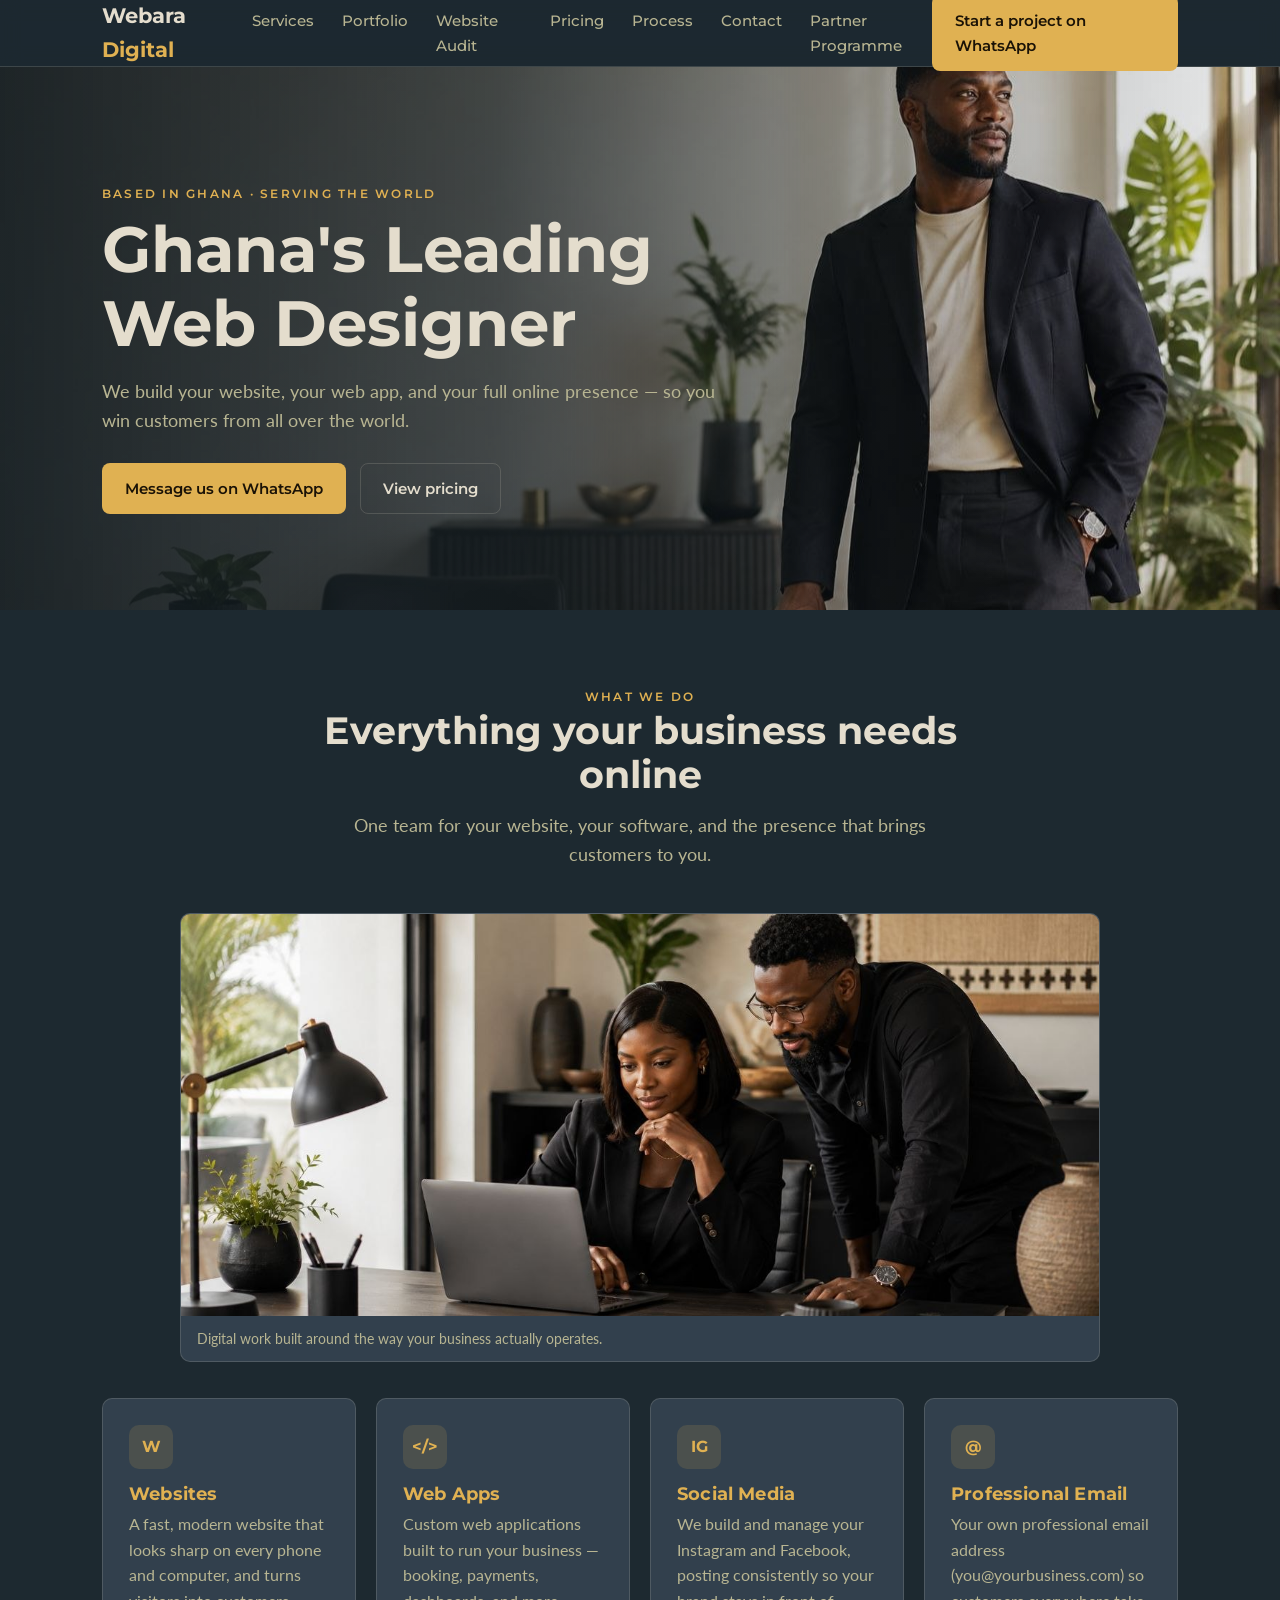
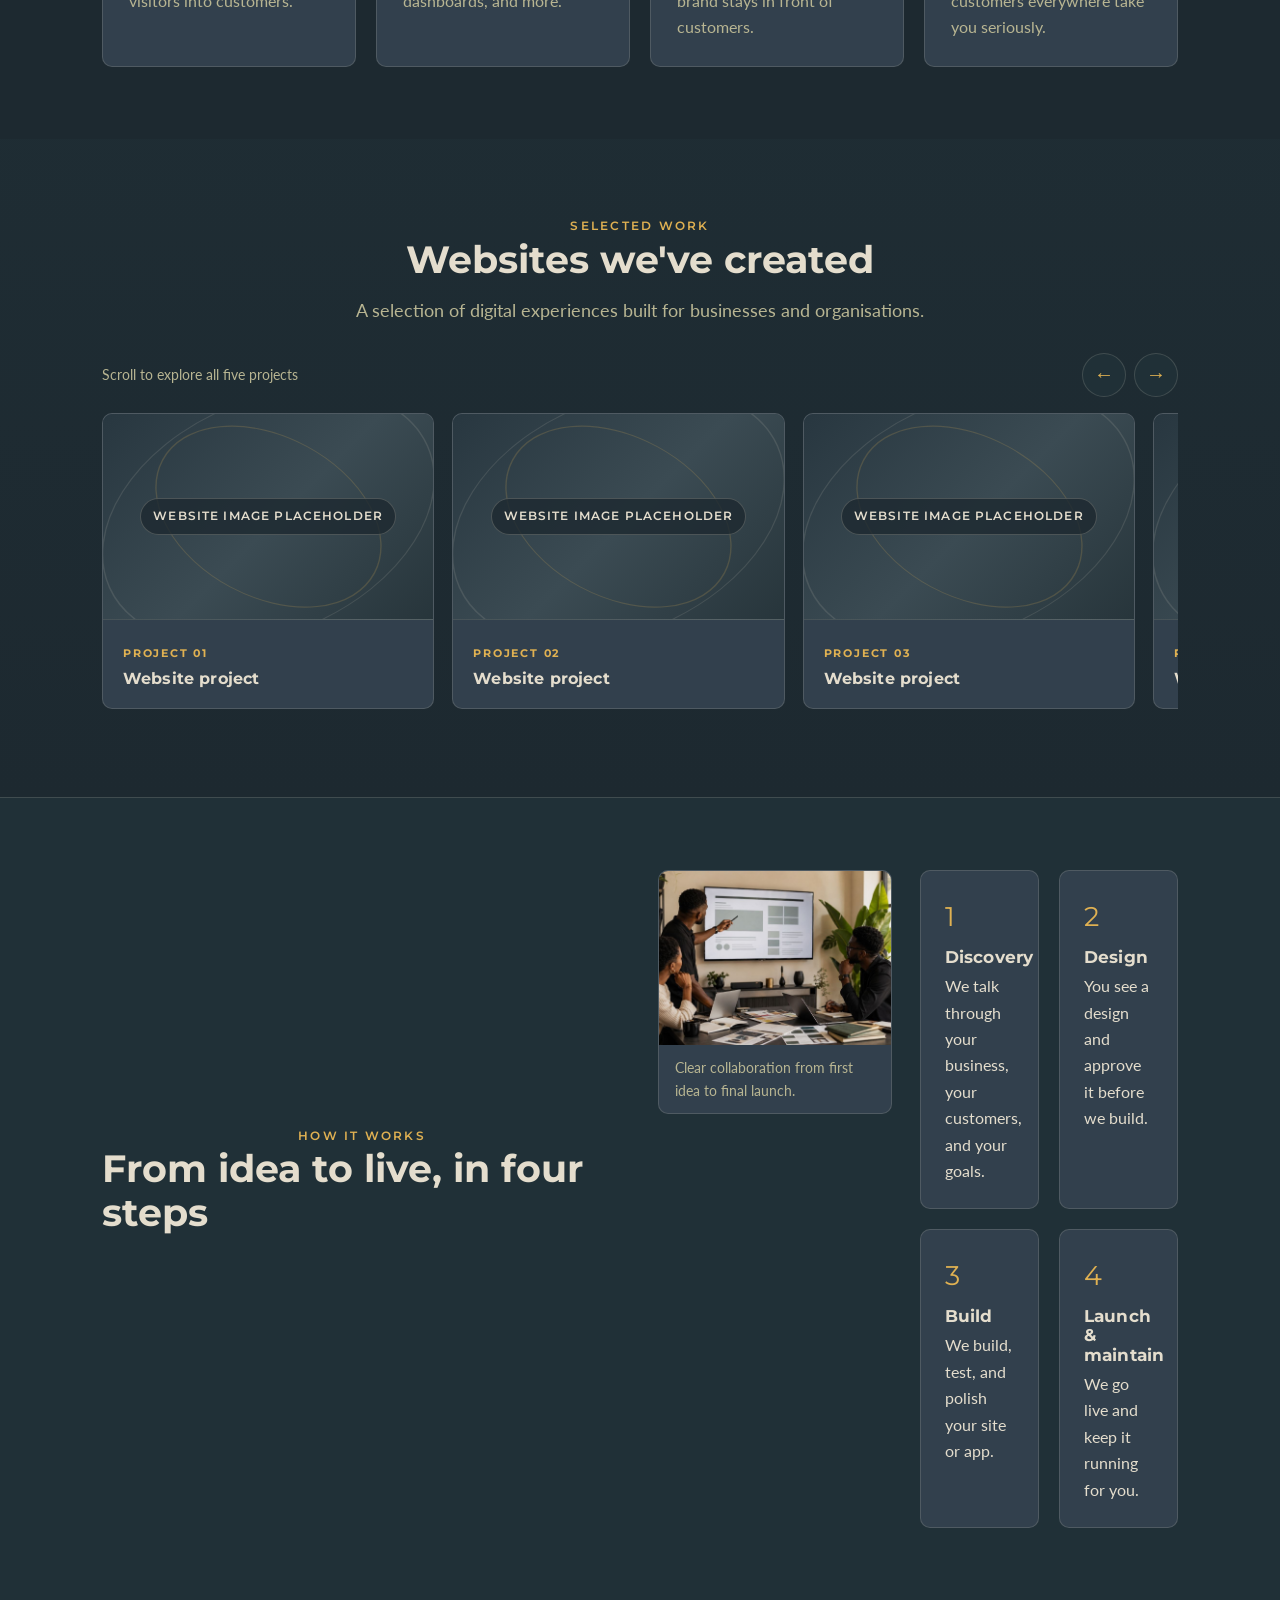
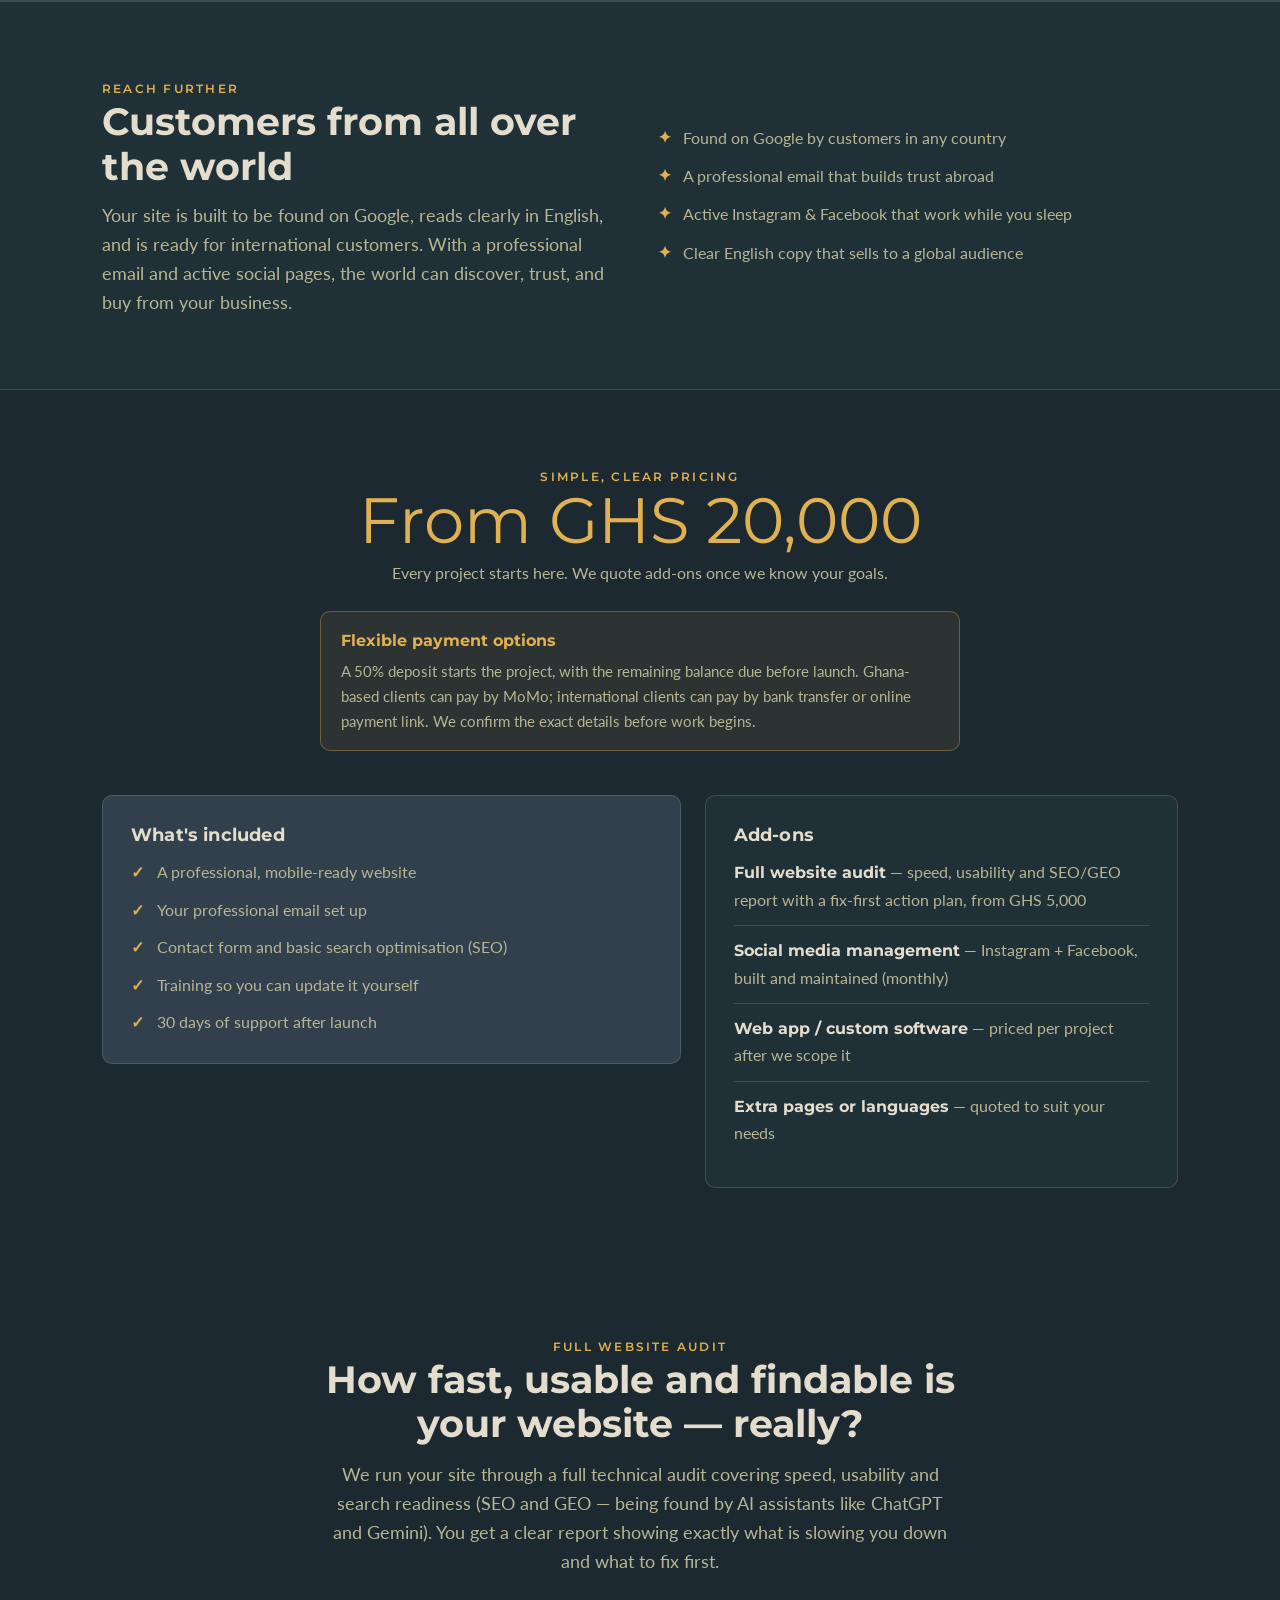
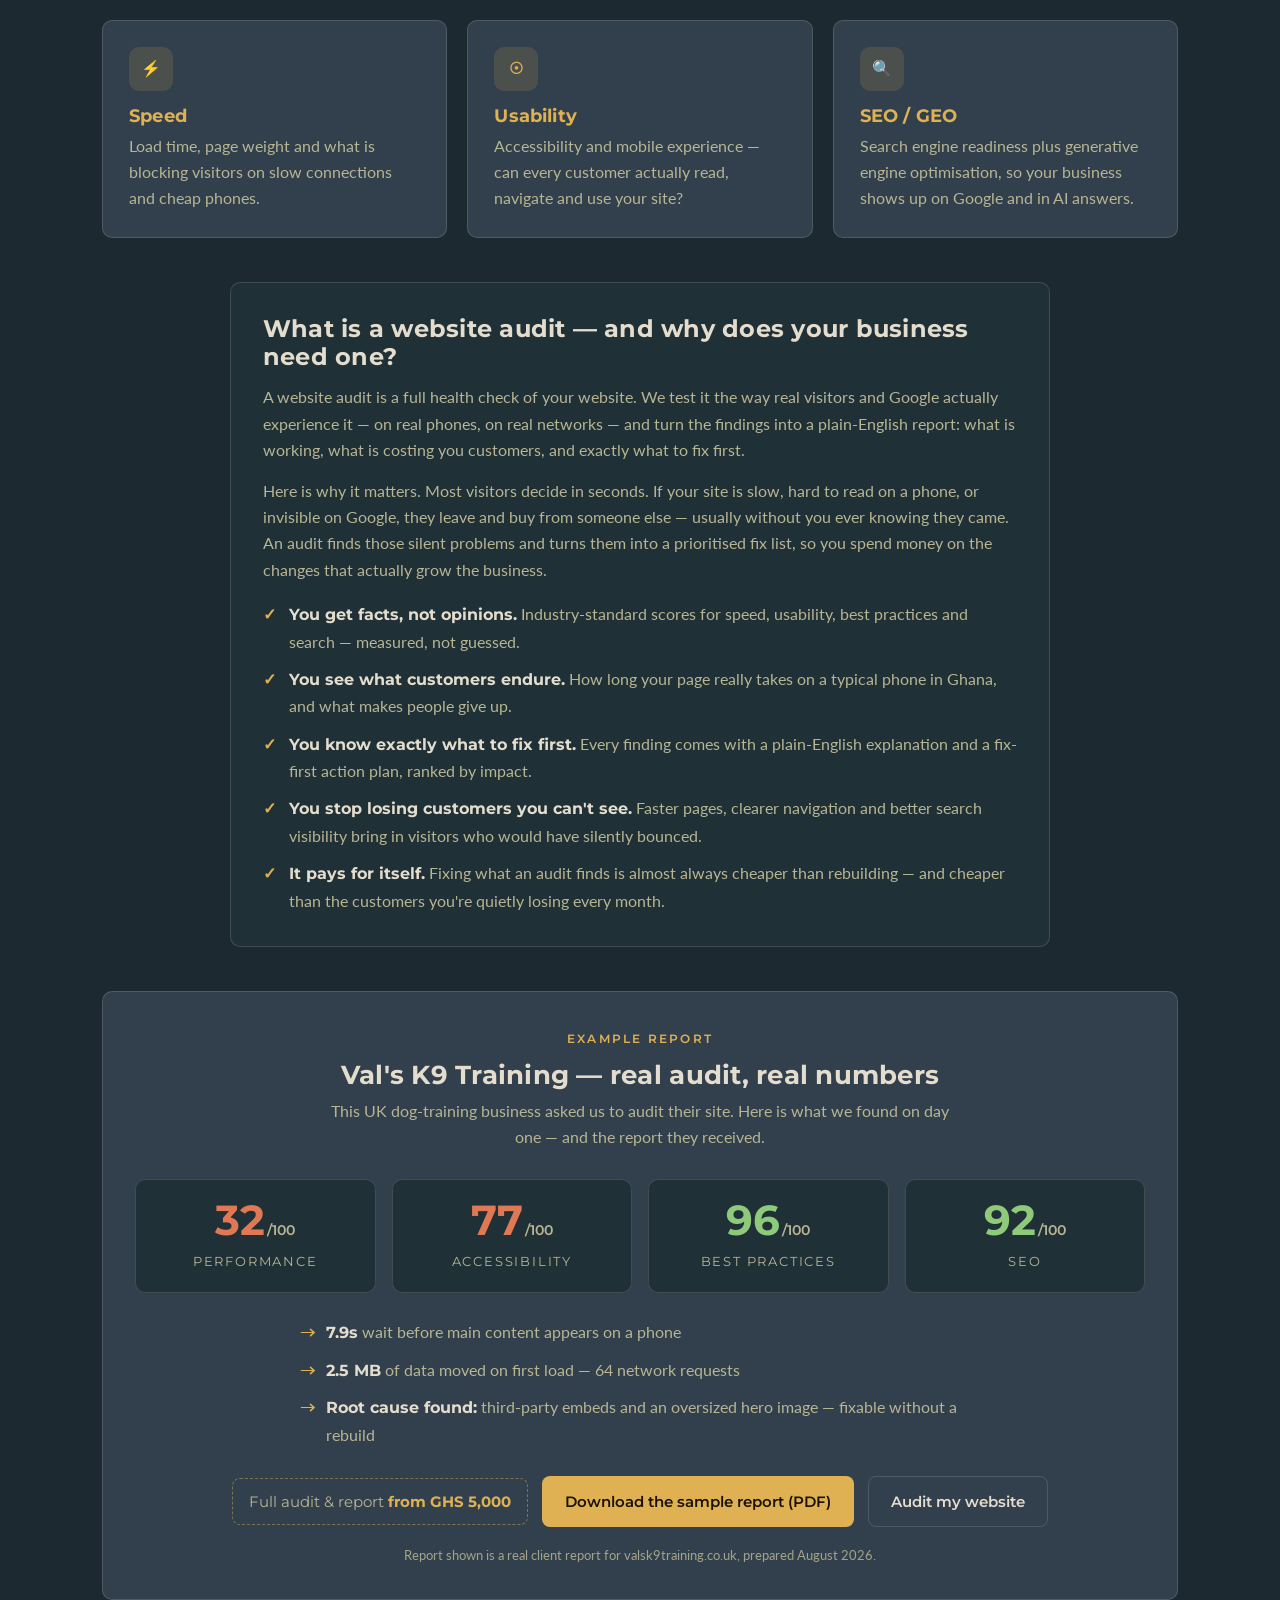
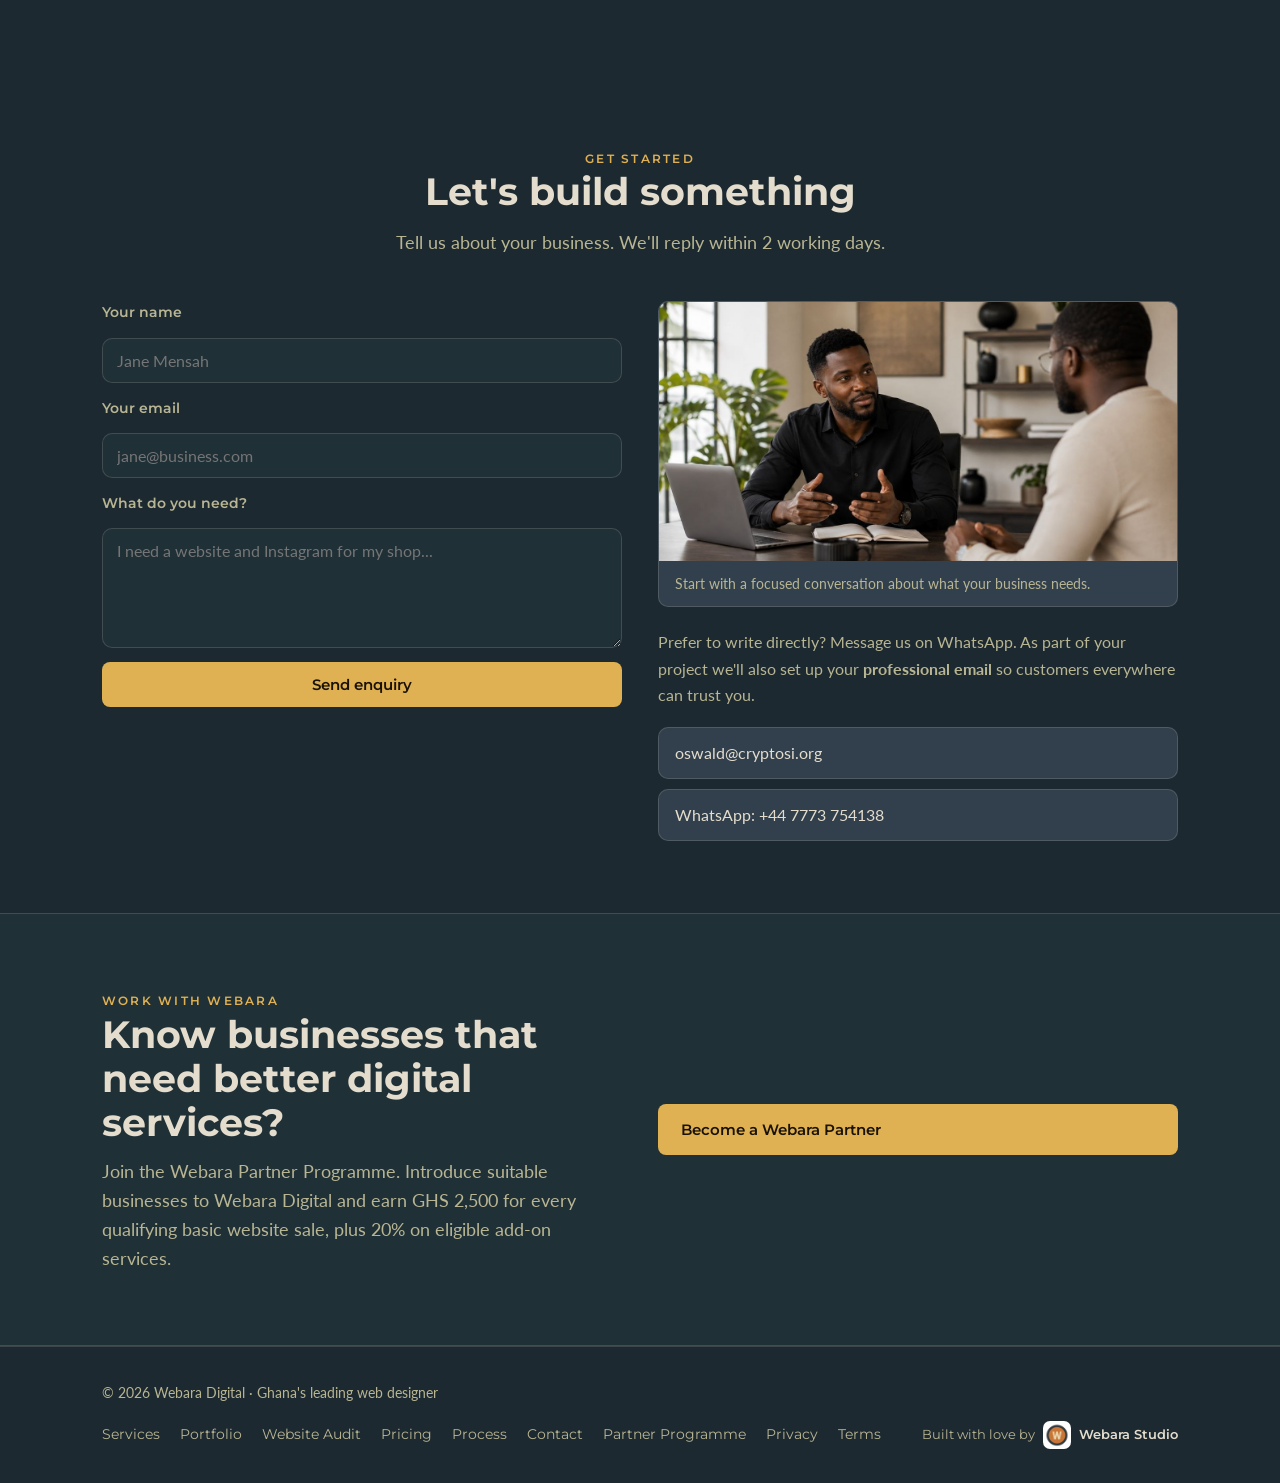
==== commit a6d87466: "feat: add horizontally scrolling portfolio section" ====
--- a/index.html
+++ b/index.html
@@ -19,6 +19,7 @@
       <a class="brand" href="#top">Webara <b>Digital</b></a>
       <nav class="nav-links" id="navLinks">
         <a href="#services">Services</a>
+        <a href="#portfolio">Portfolio</a>
         <a href="#audit">Website Audit</a>
         <a href="#pricing">Pricing</a>
         <a href="#process">Process</a>
@@ -76,6 +77,46 @@
           <h3>Professional Email</h3>
           <p>Your own professional email address (you@yourbusiness.com) so customers everywhere take you seriously.</p>
         </div>
+      </div>
+    </div>
+  </section>
+
+  <!-- PORTFOLIO -->
+  <section id="portfolio" class="portfolio-section">
+    <div class="container">
+      <div class="section-head">
+        <span class="eyebrow">Selected work</span>
+        <h2>Websites we've created</h2>
+        <p class="lead">A selection of digital experiences built for businesses and organisations.</p>
+      </div>
+      <div class="portfolio-toolbar">
+        <p class="portfolio-hint" id="portfolioHint">Scroll to explore all five projects</p>
+        <div class="portfolio-controls" aria-label="Portfolio carousel controls">
+          <button class="portfolio-arrow" type="button" data-portfolio-direction="-1" aria-label="Scroll portfolio left">&#8592;</button>
+          <button class="portfolio-arrow" type="button" data-portfolio-direction="1" aria-label="Scroll portfolio right">&#8594;</button>
+        </div>
+      </div>
+      <div class="portfolio-track" id="portfolioTrack" tabindex="0" aria-label="Five selected website projects. Scroll horizontally to explore.">
+        <article class="portfolio-card">
+          <div class="portfolio-image-placeholder" role="img" aria-label="Website image placeholder for project 1"><span>Website image placeholder</span></div>
+          <div class="portfolio-card-copy"><span class="portfolio-index">PROJECT 01</span><h3>Website project</h3></div>
+        </article>
+        <article class="portfolio-card">
+          <div class="portfolio-image-placeholder" role="img" aria-label="Website image placeholder for project 2"><span>Website image placeholder</span></div>
+          <div class="portfolio-card-copy"><span class="portfolio-index">PROJECT 02</span><h3>Website project</h3></div>
+        </article>
+        <article class="portfolio-card">
+          <div class="portfolio-image-placeholder" role="img" aria-label="Website image placeholder for project 3"><span>Website image placeholder</span></div>
+          <div class="portfolio-card-copy"><span class="portfolio-index">PROJECT 03</span><h3>Website project</h3></div>
+        </article>
+        <article class="portfolio-card">
+          <div class="portfolio-image-placeholder" role="img" aria-label="Website image placeholder for project 4"><span>Website image placeholder</span></div>
+          <div class="portfolio-card-copy"><span class="portfolio-index">PROJECT 04</span><h3>Website project</h3></div>
+        </article>
+        <article class="portfolio-card">
+          <div class="portfolio-image-placeholder" role="img" aria-label="Website image placeholder for project 5"><span>Website image placeholder</span></div>
+          <div class="portfolio-card-copy"><span class="portfolio-index">PROJECT 05</span><h3>Website project</h3></div>
+        </article>
       </div>
     </div>
   </section>
@@ -227,7 +268,7 @@
         <div class="audit-example-cta">
           <span class="audit-price">Full audit &amp; report <b>from GHS 5,000</b></span>
           <a class="btn btn-gold" href="assets/webara-audit-valsk9training-sample.pdf" download="Webara-Website-Audit-Valsk9training.pdf">Download the sample report (PDF)</a>
-          <a class="btn btn-outline" href="https://wa.me/447773854138?text=Hello%20Webara%20Digital%2C%20I%27d%20like%20a%20full%20website%20audit." target="_blank" rel="noopener noreferrer">Audit my website</a>
+          <a class="btn btn-outline" href="https://wa.me/447773754138?text=Hello%20Webara%20Digital%2C%20I%27d%20like%20a%20full%20website%20audit." target="_blank" rel="noopener noreferrer">Audit my website</a>
         </div>
         <p class="audit-fine">Report shown is a real client report for valsk9training.co.uk, prepared August 2026.</p>
       </div>
@@ -287,6 +328,7 @@
       <div>&copy; 2026 Webara Digital · Ghana's leading web designer</div>
       <nav class="flinks">
         <a href="#services">Services</a>
+        <a href="#portfolio">Portfolio</a>
         <a href="#audit">Website Audit</a>
         <a href="#pricing">Pricing</a>
         <a href="#process">Process</a>
@@ -319,6 +361,20 @@
         });
       }
     })();
+    (function(){
+      var track=document.getElementById('portfolioTrack');
+      if(!track)return;
+      document.querySelectorAll('[data-portfolio-direction]').forEach(function(button){
+        button.addEventListener('click',function(){
+          var card=track.querySelector('.portfolio-card');
+          if(!card)return;
+          var gap=parseFloat(window.getComputedStyle(track).columnGap)||0;
+          var distance=card.getBoundingClientRect().width+gap;
+          var reducedMotion=window.matchMedia('(prefers-reduced-motion: reduce)').matches;
+          track.scrollBy({left:distance*Number(button.getAttribute('data-portfolio-direction')),behavior:reducedMotion?'auto':'smooth'});
+        });
+      });
+    })();
     function sendMessage(e){
       e.preventDefault();
       var name=encodeURIComponent(document.getElementById('name').value);
--- a/styles.css
+++ b/styles.css
@@ -54,6 +54,23 @@
 .section-image img{display:block;width:100%;aspect-ratio:16/7;object-fit:cover}
 .section-image figcaption{padding:11px 16px;color:var(--muted);font-size:.88rem}
 .services-image{max-width:920px;margin:0 auto 36px}
+.portfolio-section{background:linear-gradient(180deg,rgba(32,48,55,.5),rgba(29,41,48,0))}
+.portfolio-section .section-head{margin-bottom:28px}
+.portfolio-toolbar{display:flex;align-items:center;justify-content:space-between;gap:16px;margin:0 0 14px}
+.portfolio-hint{color:var(--muted);font-size:.9rem}
+.portfolio-controls{display:flex;gap:8px}
+.portfolio-arrow{width:44px;height:44px;display:grid;place-items:center;border:1px solid var(--border);border-radius:50%;background:var(--bg-2);color:var(--gold);font-size:1.25rem;cursor:pointer;transition:background .2s,border-color .2s,color .2s}
+.portfolio-arrow:hover{background:var(--gold);border-color:var(--gold);color:var(--bg)}
+.portfolio-arrow:focus-visible,.portfolio-track:focus-visible{outline:3px solid var(--gold);outline-offset:3px}
+.portfolio-track{display:grid;grid-auto-flow:column;grid-auto-columns:31%;gap:18px;overflow-x:auto;overscroll-behavior-x:contain;scroll-snap-type:x mandatory;scroll-behavior:smooth;padding:2px 2px 16px;scrollbar-color:var(--gold) var(--bg-2);scrollbar-width:thin}
+.portfolio-card{min-width:0;overflow:hidden;background:var(--card);border:1px solid var(--border);border-radius:var(--radius);scroll-snap-align:start}
+.portfolio-image-placeholder{position:relative;display:grid;place-items:center;aspect-ratio:16/10;overflow:hidden;background:linear-gradient(135deg,#283740,#3b4b53 52%,#27353b);border-bottom:1px solid var(--border)}
+.portfolio-image-placeholder::before,.portfolio-image-placeholder::after{content:"";position:absolute;border:1px solid rgba(228,221,205,.12);border-radius:50%;width:70%;aspect-ratio:1;transform:rotate(-24deg) scaleX(1.5)}
+.portfolio-image-placeholder::after{width:48%;transform:rotate(28deg) scaleX(1.5);border-color:rgba(224,177,82,.18)}
+.portfolio-image-placeholder span{position:relative;z-index:1;padding:8px 12px;border:1px solid rgba(228,221,205,.22);border-radius:999px;background:rgba(29,41,48,.8);color:var(--cream);font-family:var(--font-sub);font-size:.72rem;font-weight:600;letter-spacing:.1em;text-transform:uppercase}
+.portfolio-card-copy{padding:18px 20px 20px}
+.portfolio-index{color:var(--gold);font-family:var(--font-sub);font-size:.7rem;font-weight:700;letter-spacing:.16em}
+.portfolio-card-copy h3{margin-top:5px;color:var(--cream);font-size:1rem}
 .process-section .container{display:block}
 .process-section .section-head{margin-bottom:34px}
 .process-layout{display:grid;grid-template-columns:.95fr 1.05fr;gap:28px;align-items:start}
@@ -193,6 +210,7 @@
   .nav-links a:last-child{border-bottom:none}
 }
 @media(max-width:900px){
+  .portfolio-track{grid-auto-columns:40%}
   .audit-scores{grid-template-columns:repeat(2,1fr)}
   .process-layout,.process-layout .steps{grid-template-columns:1fr}
   .process-layout>figure,.process-layout>div{min-width:0}
@@ -209,6 +227,9 @@
 }
 @media(max-width:760px){
   section{padding:56px 0}
+  .portfolio-track{grid-auto-columns:minmax(260px,84%)}
+  .portfolio-controls{display:none}
+  .portfolio-hint{width:100%;text-align:center}
   .band .container,.pricing-grid,.contact-grid{grid-template-columns:1fr}
   .audit-example{padding:24px 18px}
   .audit-explain{padding:24px 18px}
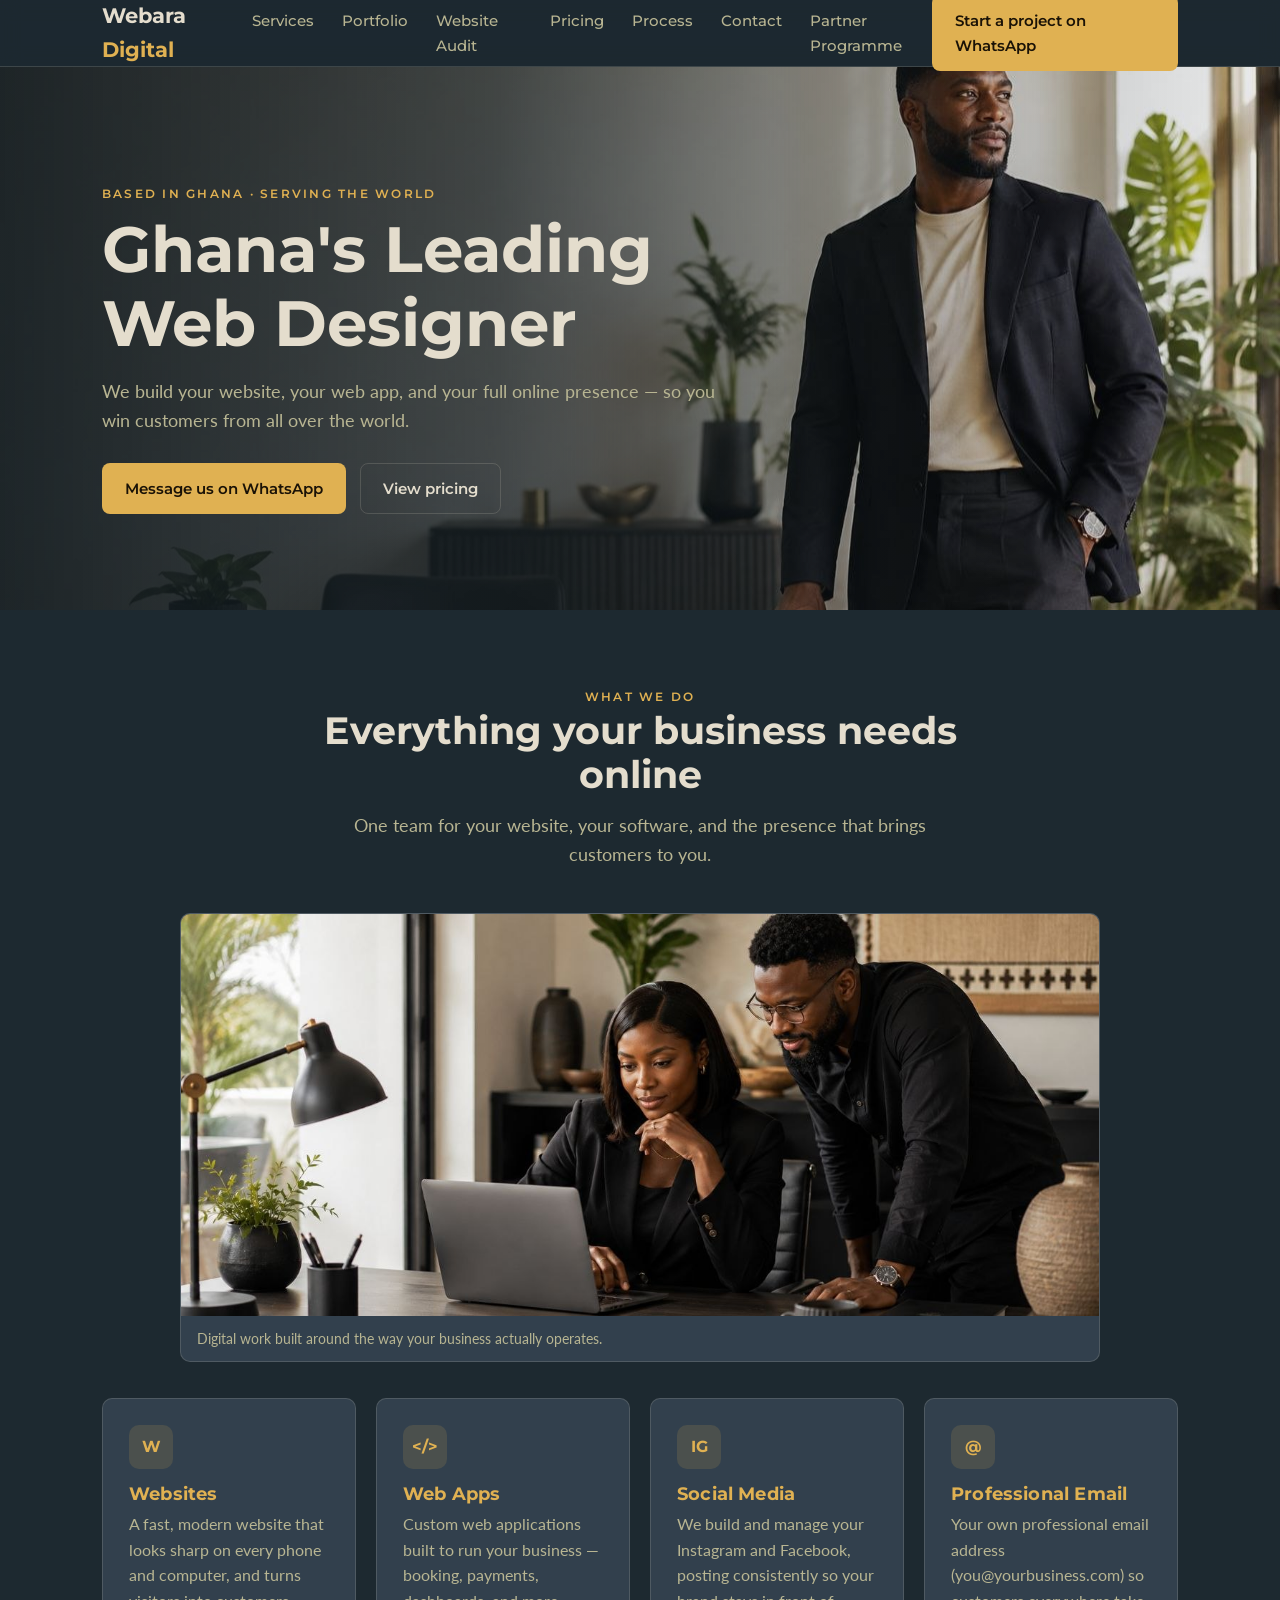
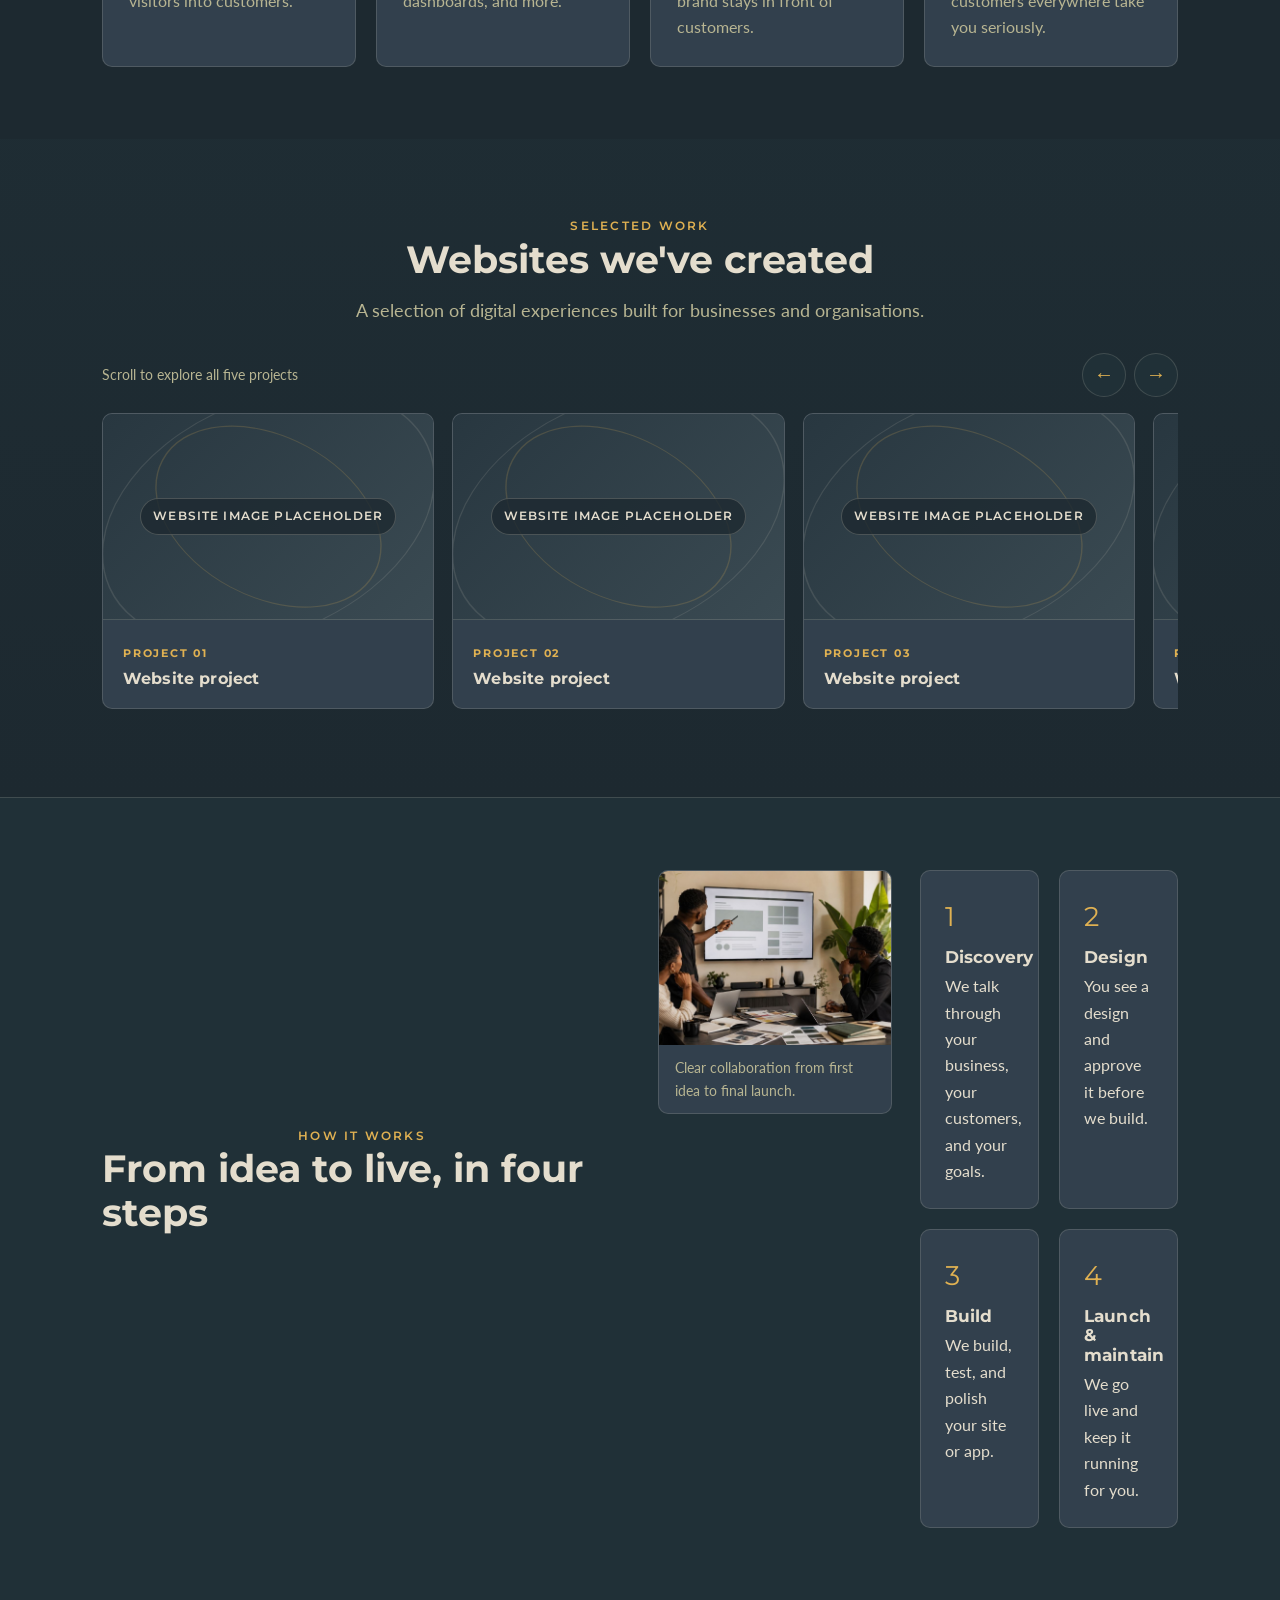
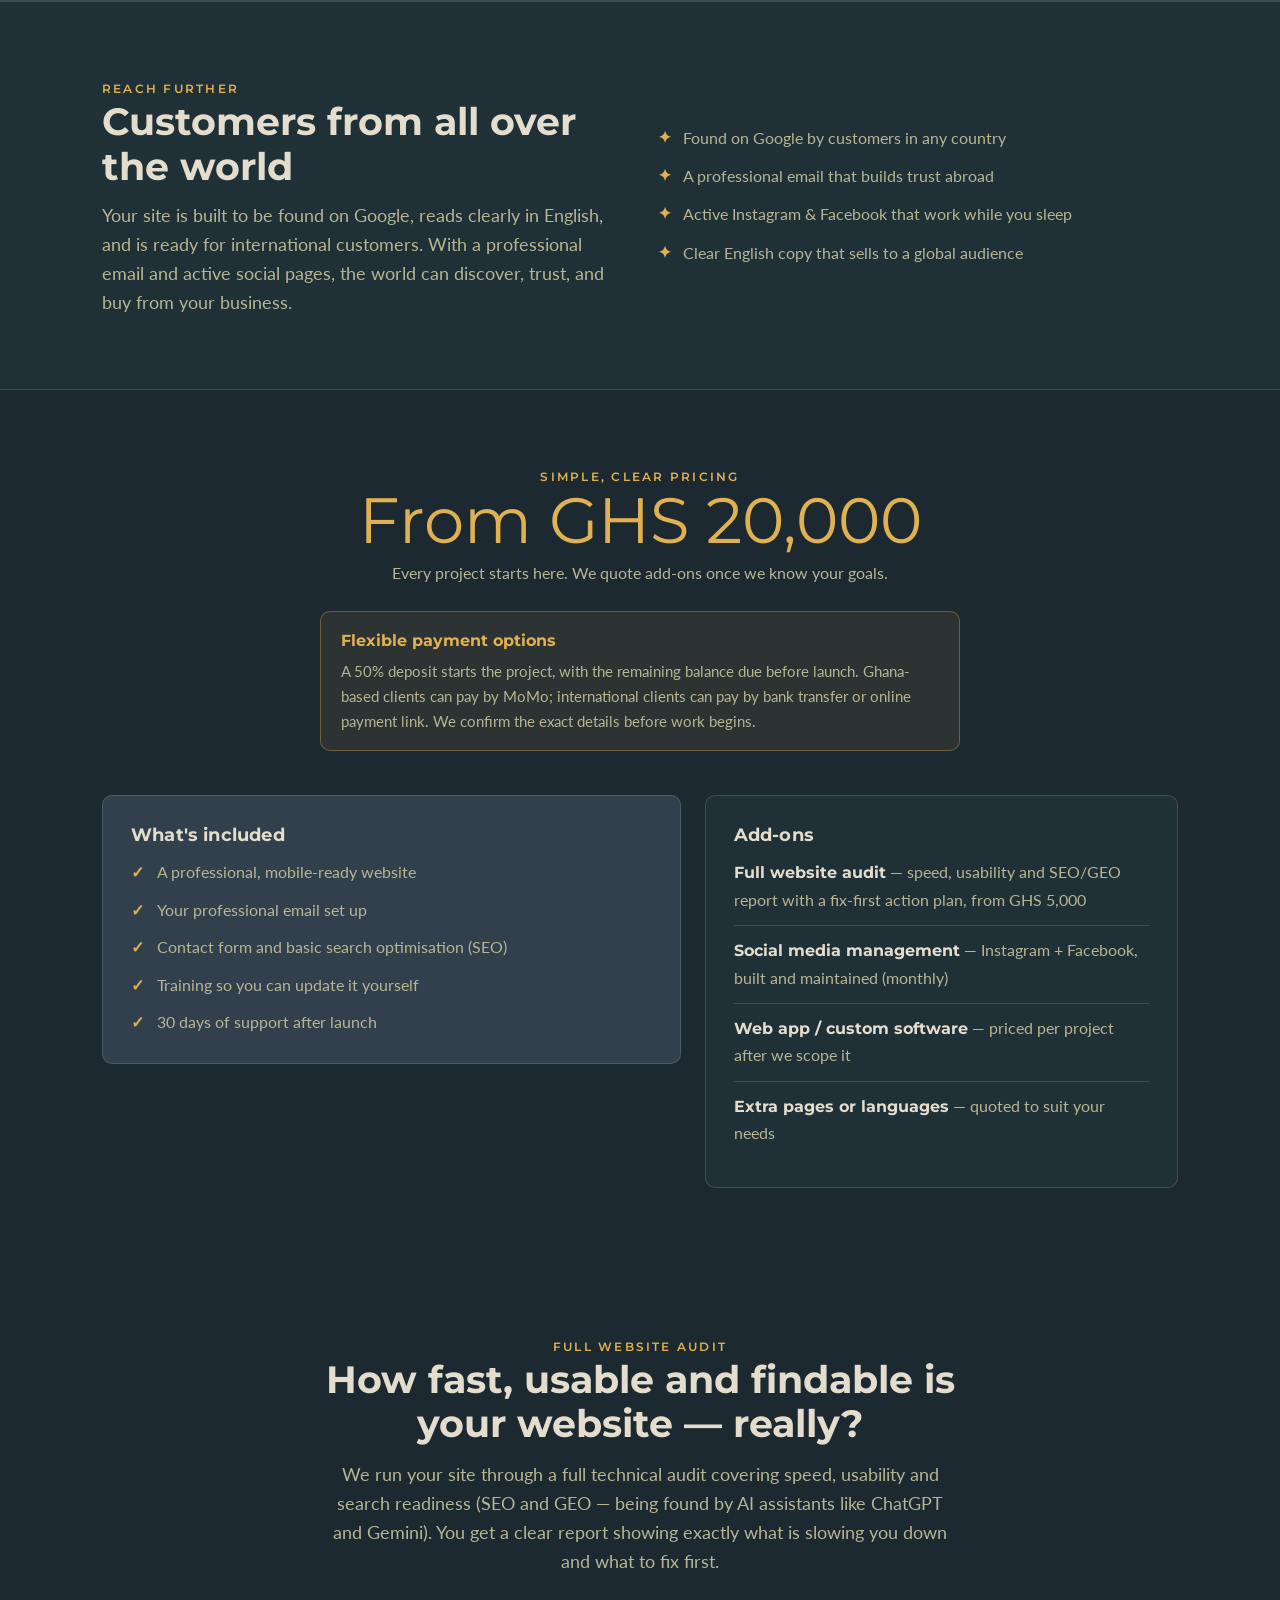
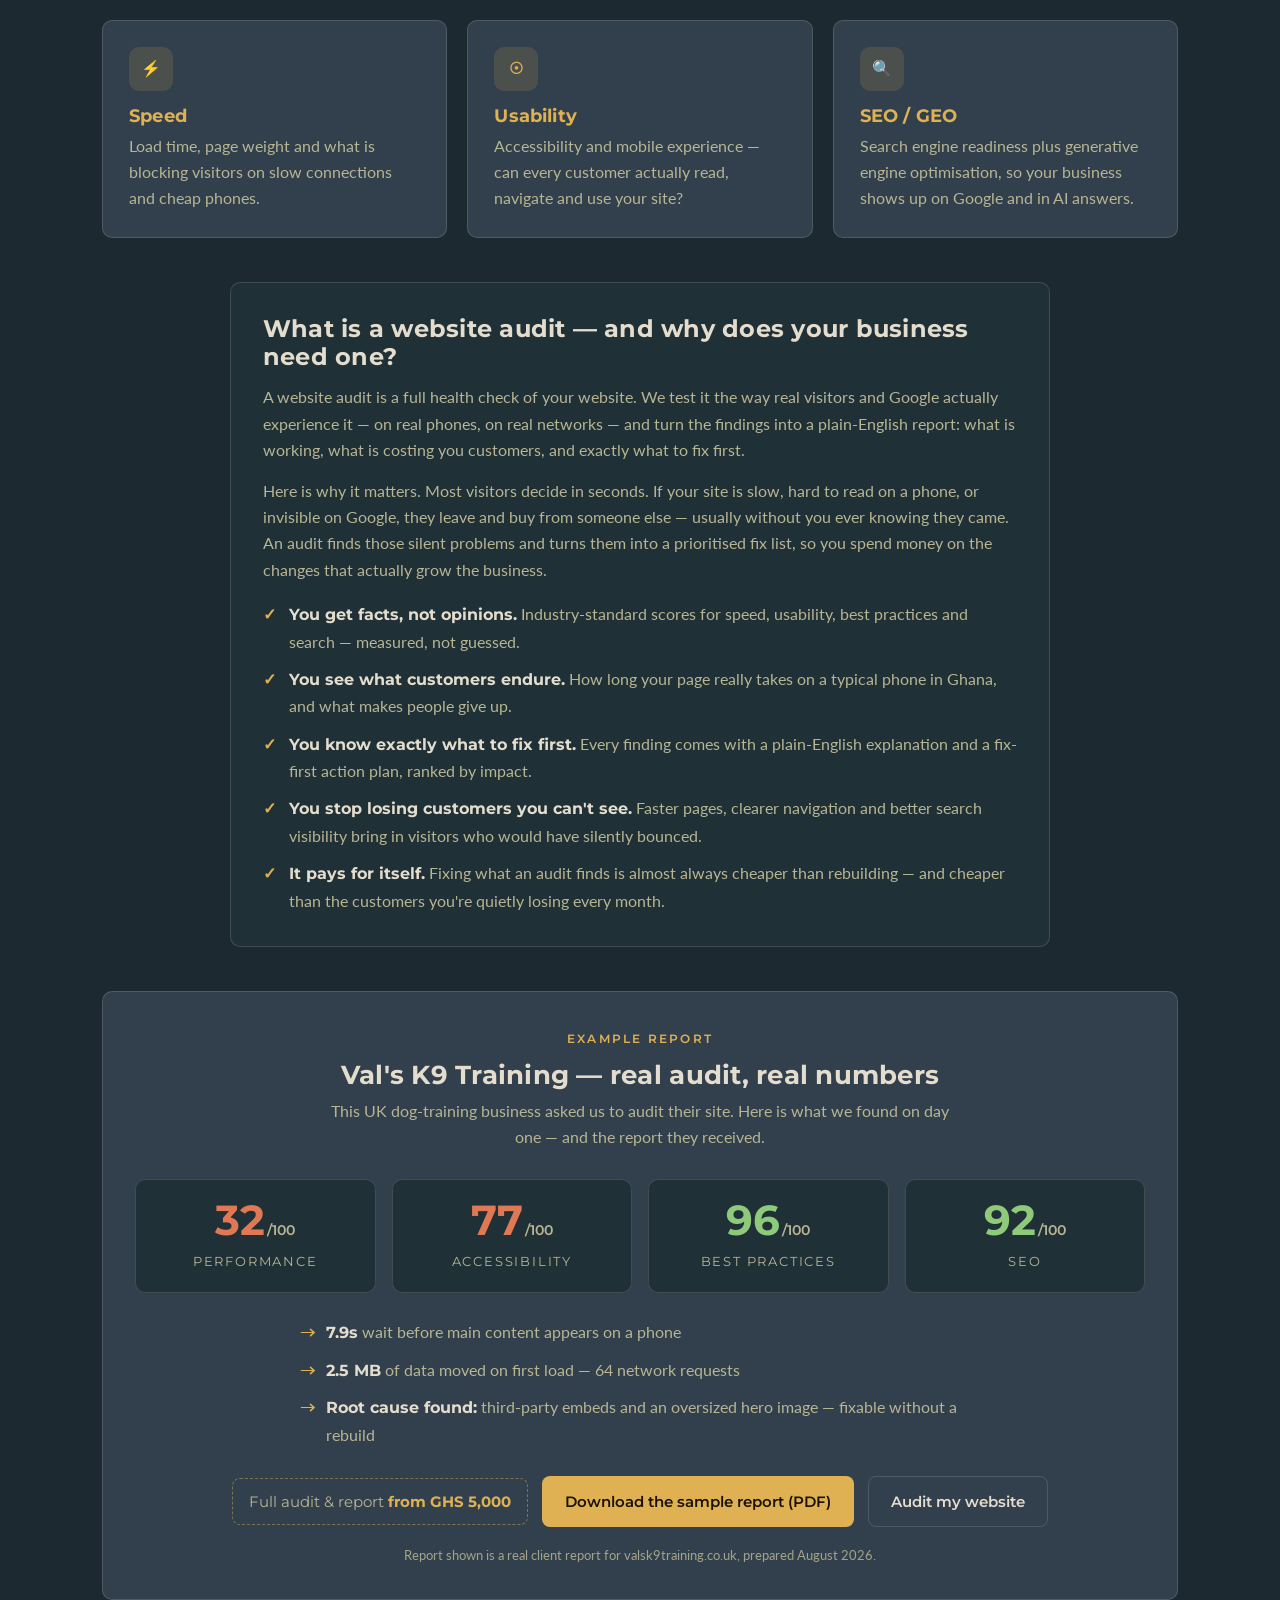
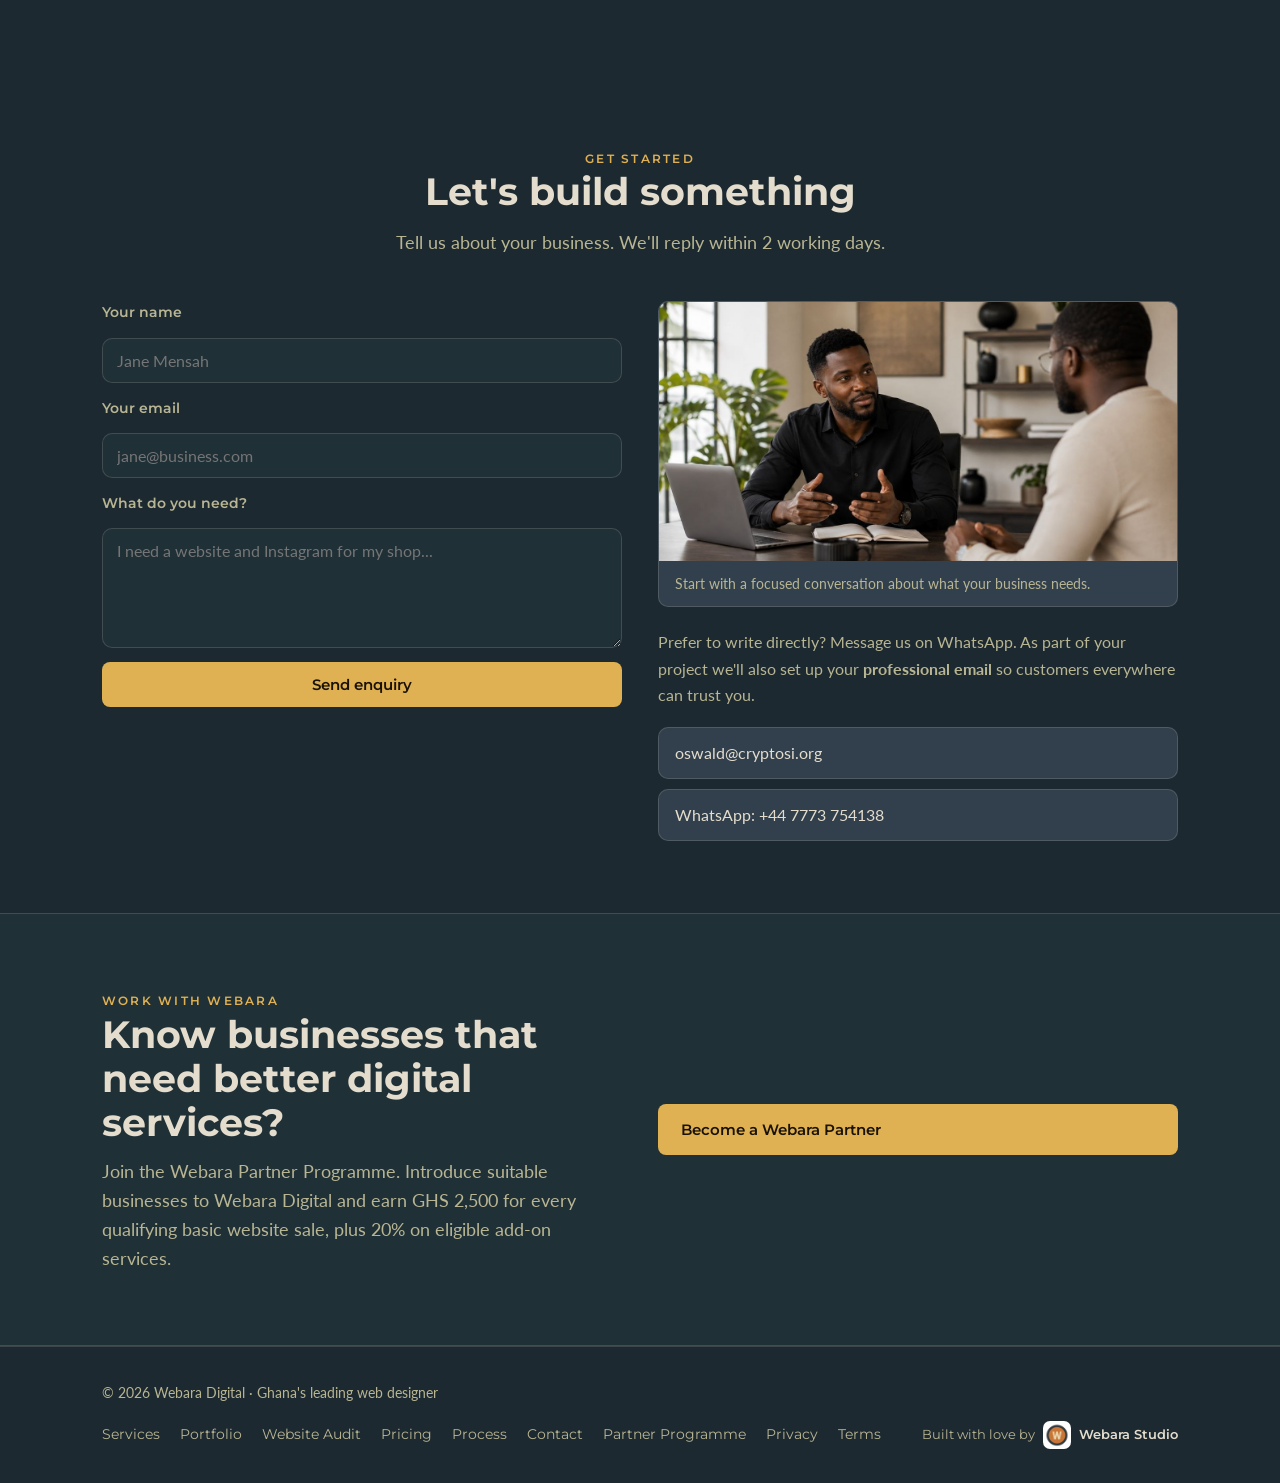
==== commit 6ef4584f: "feat: autoplay portfolio carousel and pause on hover" ====
--- a/index.html
+++ b/index.html
@@ -364,16 +364,50 @@
     (function(){
       var track=document.getElementById('portfolioTrack');
       if(!track)return;
+      var section=document.getElementById('portfolio');
+      var motion=window.matchMedia('(prefers-reduced-motion: reduce)');
+      var direction=1;
+      var timer=null;
+      function cardDistance(){
+        var card=track.querySelector('.portfolio-card');
+        if(!card)return 0;
+        var gap=parseFloat(window.getComputedStyle(track).columnGap)||0;
+        return card.getBoundingClientRect().width+gap;
+      }
+      function advance(){
+        var max=track.scrollWidth-track.clientWidth;
+        if(max<=1)return;
+        var next=track.scrollLeft+cardDistance()*direction;
+        if(next>=max-2){next=max;direction=-1;}
+        else if(next<=2){next=0;direction=1;}
+        track.scrollTo({left:next,behavior:motion.matches?'auto':'smooth'});
+      }
+      function pause(){
+        if(timer){window.clearInterval(timer);timer=null;}
+        var position=track.scrollLeft;
+        var originalBehavior=track.style.scrollBehavior;
+        track.style.scrollBehavior='auto';
+        track.scrollTo({left:position,behavior:'auto'});
+        track.style.scrollBehavior=originalBehavior;
+      }
+      function resume(){
+        if(motion.matches||timer||(section&&section.matches(':hover')))return;
+        timer=window.setInterval(advance,4500);
+      }
       document.querySelectorAll('[data-portfolio-direction]').forEach(function(button){
         button.addEventListener('click',function(){
-          var card=track.querySelector('.portfolio-card');
-          if(!card)return;
-          var gap=parseFloat(window.getComputedStyle(track).columnGap)||0;
-          var distance=card.getBoundingClientRect().width+gap;
-          var reducedMotion=window.matchMedia('(prefers-reduced-motion: reduce)').matches;
-          track.scrollBy({left:distance*Number(button.getAttribute('data-portfolio-direction')),behavior:reducedMotion?'auto':'smooth'});
+          var distance=cardDistance();
+          if(!distance)return;
+          track.scrollBy({left:distance*Number(button.getAttribute('data-portfolio-direction')),behavior:motion.matches?'auto':'smooth'});
         });
       });
+      if(section){
+        section.addEventListener('mouseenter',pause);
+        section.addEventListener('mouseleave',resume);
+      }
+      if(motion.addEventListener)motion.addEventListener('change',function(){if(motion.matches)pause();else resume();});
+      else if(motion.addListener)motion.addListener(function(){if(motion.matches)pause();else resume();});
+      resume();
     })();
     function sendMessage(e){
       e.preventDefault();
--- a/styles.css
+++ b/styles.css
@@ -63,14 +63,22 @@
 .portfolio-arrow:hover{background:var(--gold);border-color:var(--gold);color:var(--bg)}
 .portfolio-arrow:focus-visible,.portfolio-track:focus-visible{outline:3px solid var(--gold);outline-offset:3px}
 .portfolio-track{display:grid;grid-auto-flow:column;grid-auto-columns:31%;gap:18px;overflow-x:auto;overscroll-behavior-x:contain;scroll-snap-type:x mandatory;scroll-behavior:smooth;padding:2px 2px 16px;scrollbar-color:var(--gold) var(--bg-2);scrollbar-width:thin}
-.portfolio-card{min-width:0;overflow:hidden;background:var(--card);border:1px solid var(--border);border-radius:var(--radius);scroll-snap-align:start}
-.portfolio-image-placeholder{position:relative;display:grid;place-items:center;aspect-ratio:16/10;overflow:hidden;background:linear-gradient(135deg,#283740,#3b4b53 52%,#27353b);border-bottom:1px solid var(--border)}
-.portfolio-image-placeholder::before,.portfolio-image-placeholder::after{content:"";position:absolute;border:1px solid rgba(228,221,205,.12);border-radius:50%;width:70%;aspect-ratio:1;transform:rotate(-24deg) scaleX(1.5)}
-.portfolio-image-placeholder::after{width:48%;transform:rotate(28deg) scaleX(1.5);border-color:rgba(224,177,82,.18)}
-.portfolio-image-placeholder span{position:relative;z-index:1;padding:8px 12px;border:1px solid rgba(228,221,205,.22);border-radius:999px;background:rgba(29,41,48,.8);color:var(--cream);font-family:var(--font-sub);font-size:.72rem;font-weight:600;letter-spacing:.1em;text-transform:uppercase}
+.portfolio-card{min-width:0;overflow:hidden;background:var(--card);border:1px solid var(--border);border-radius:var(--radius);scroll-snap-align:start;transition:transform .35s ease,border-color .35s ease}
+.portfolio-card:hover,.portfolio-card:focus-within{transform:translateY(-4px);border-color:rgba(224,177,82,.55)}
+.portfolio-card img{display:block;width:100%;aspect-ratio:16/10;object-fit:cover;transition:transform .55s cubic-bezier(.2,.7,.2,1)}
+.portfolio-card:hover img,.portfolio-card:focus-within img{transform:scale(1.04)}
+.portfolio-image-placeholder{position:relative;display:grid;place-items:center;aspect-ratio:16/10;overflow:hidden;background:linear-gradient(135deg,#283740,#3b4b53 52%,#27353b);background-size:200% 200%;animation:portfolio-glow-drift 10s ease-in-out infinite alternate;border-bottom:1px solid var(--border)}
+.portfolio-image-placeholder::before,.portfolio-image-placeholder::after{content:"";position:absolute;border:1px solid rgba(228,221,205,.12);border-radius:50%;width:70%;aspect-ratio:1;transform:rotate(-24deg) scaleX(1.5);animation:portfolio-orbit-a 13s ease-in-out infinite alternate}
+.portfolio-image-placeholder::after{width:48%;transform:rotate(28deg) scaleX(1.5);border-color:rgba(224,177,82,.18);animation-name:portfolio-orbit-b;animation-duration:16s}
+.portfolio-image-placeholder span{position:relative;z-index:1;padding:8px 12px;border:1px solid rgba(228,221,205,.22);border-radius:999px;background:rgba(29,41,48,.8);color:var(--cream);font-family:var(--font-sub);font-size:.72rem;font-weight:600;letter-spacing:.1em;text-transform:uppercase;box-shadow:0 0 0 0 rgba(224,177,82,.2);animation:portfolio-label-glow 4s ease-in-out infinite}
 .portfolio-card-copy{padding:18px 20px 20px}
 .portfolio-index{color:var(--gold);font-family:var(--font-sub);font-size:.7rem;font-weight:700;letter-spacing:.16em}
 .portfolio-card-copy h3{margin-top:5px;color:var(--cream);font-size:1rem}
+@keyframes portfolio-glow-drift{0%{background-position:0% 35%}100%{background-position:100% 65%}}
+@keyframes portfolio-orbit-a{0%{transform:rotate(-24deg) scaleX(1.5) translate(-2%,0);opacity:.55}100%{transform:rotate(-8deg) scaleX(1.5) translate(3%,2%);opacity:.9}}
+@keyframes portfolio-orbit-b{0%{transform:rotate(28deg) scaleX(1.5) translate(2%,1%);opacity:.55}100%{transform:rotate(46deg) scaleX(1.5) translate(-3%,-2%);opacity:.95}}
+@keyframes portfolio-label-glow{0%,100%{box-shadow:0 0 0 0 rgba(224,177,82,.12)}50%{box-shadow:0 0 12px 2px rgba(224,177,82,.24)}}
+@media (hover:hover) and (pointer:fine){#portfolio:hover .portfolio-image-placeholder,#portfolio:hover .portfolio-image-placeholder::before,#portfolio:hover .portfolio-image-placeholder::after,#portfolio:hover .portfolio-image-placeholder span{animation-play-state:paused}}
 .process-section .container{display:block}
 .process-section .section-head{margin-bottom:34px}
 .process-layout{display:grid;grid-template-columns:.95fr 1.05fr;gap:28px;align-items:start}
@@ -242,4 +250,4 @@
   .process-layout,.process-layout .steps{grid-template-columns:1fr}
   .hero{padding:72px 0 56px}
 }
-@media(prefers-reduced-motion:reduce){*{scroll-behavior:auto!important;transition:none!important}}
+@media(prefers-reduced-motion:reduce){*{scroll-behavior:auto!important;transition:none!important;animation:none!important}}
